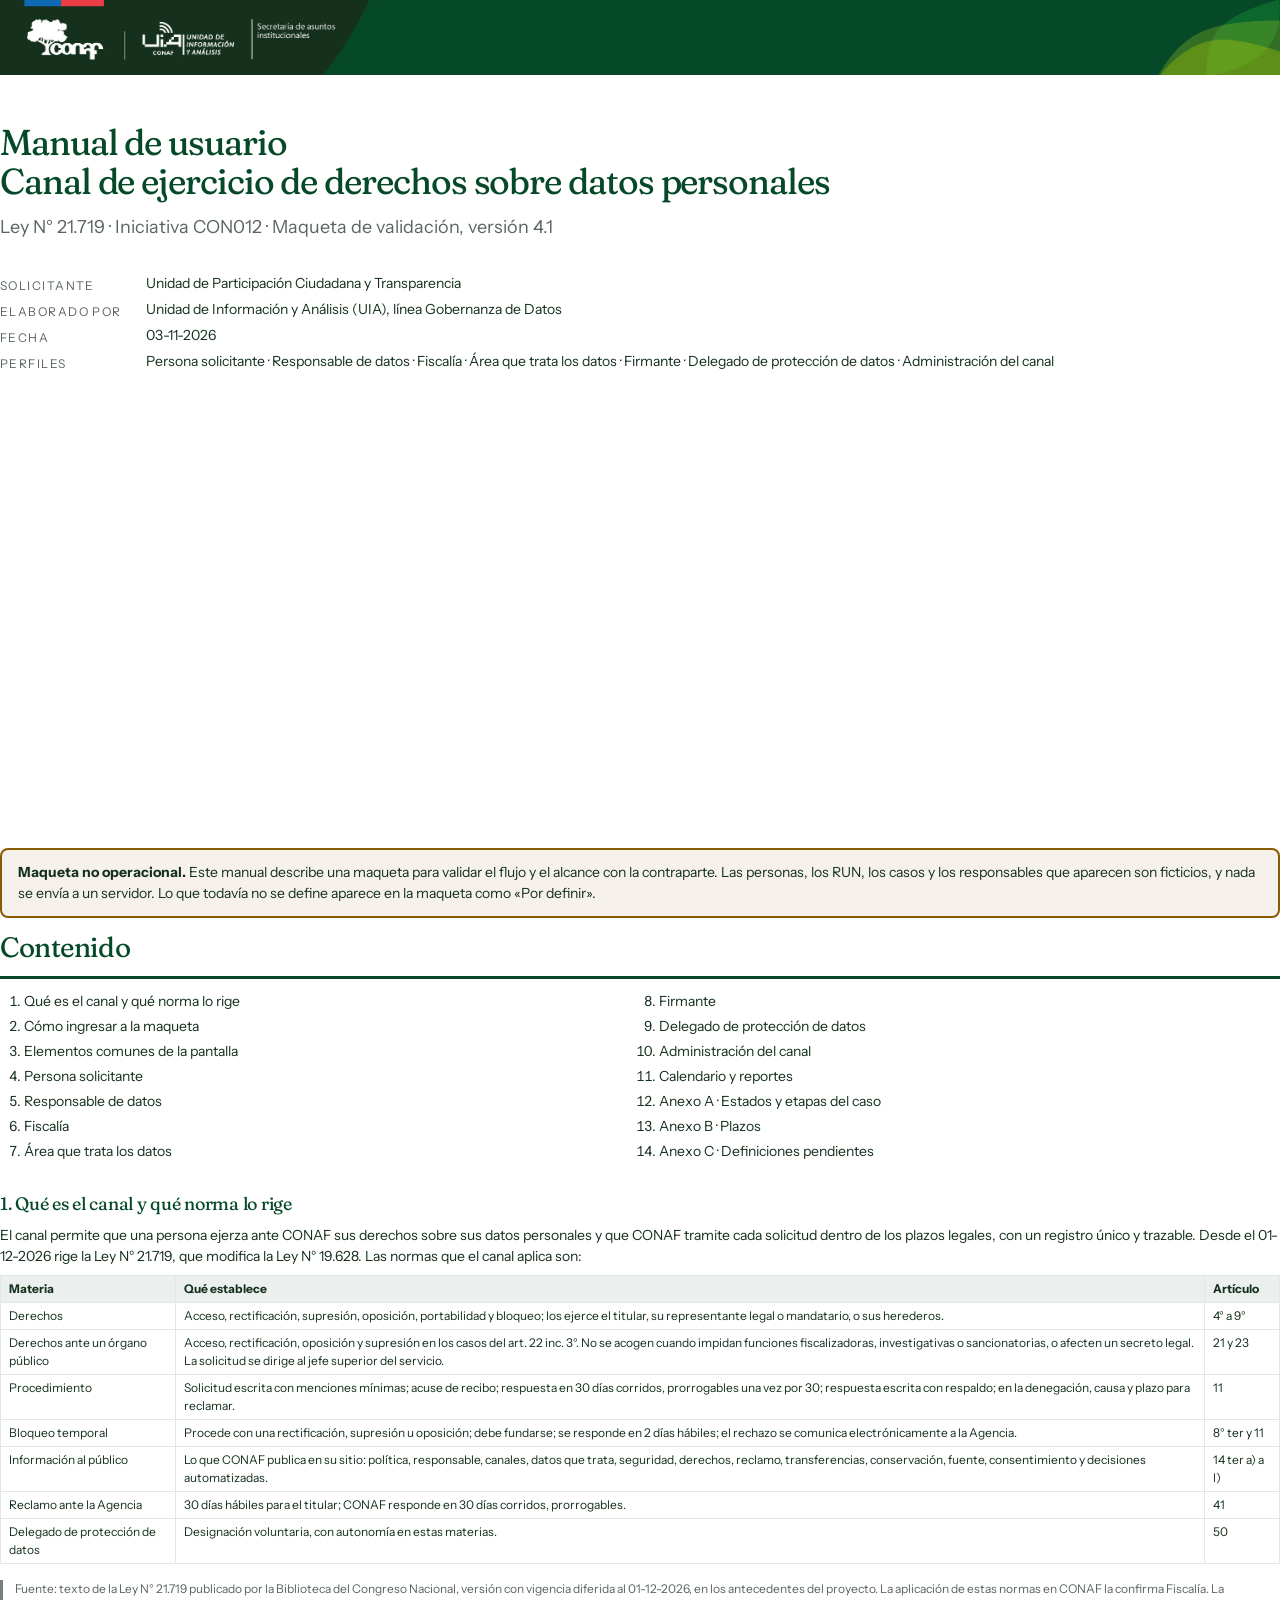
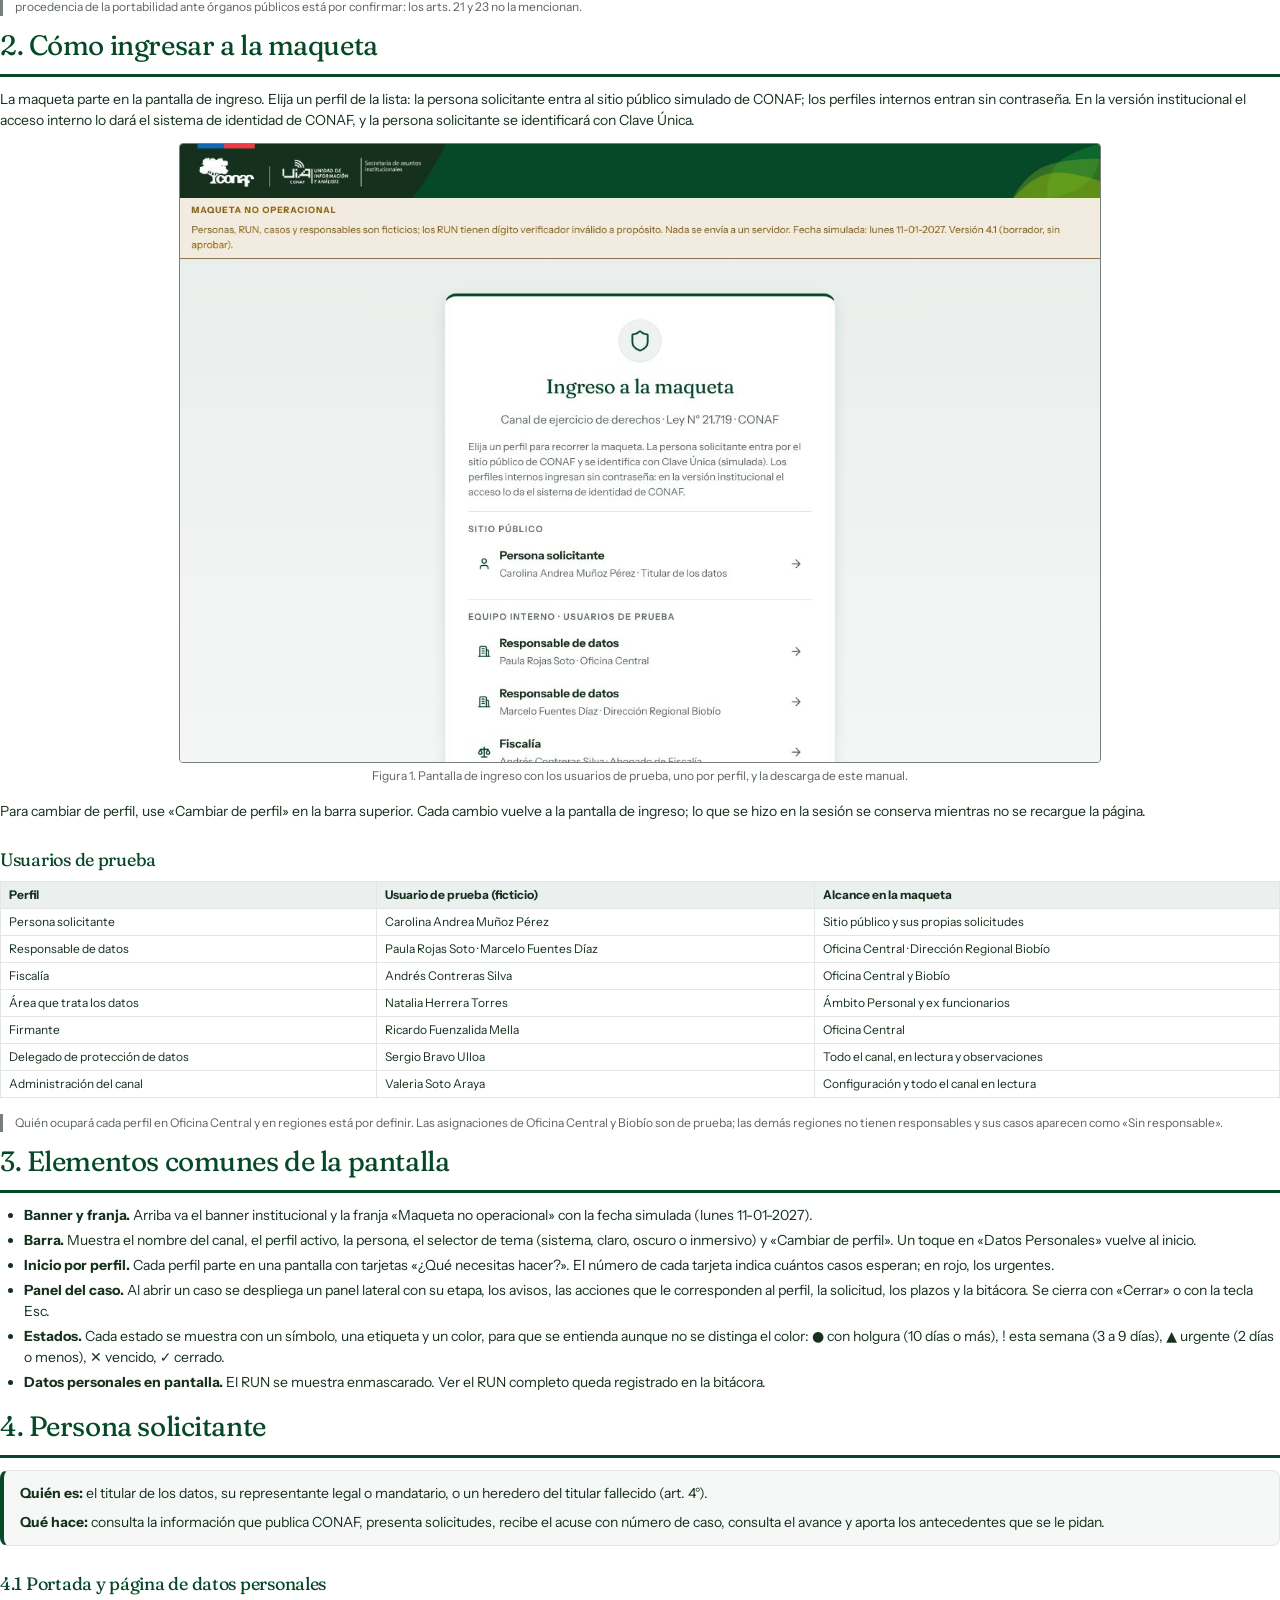
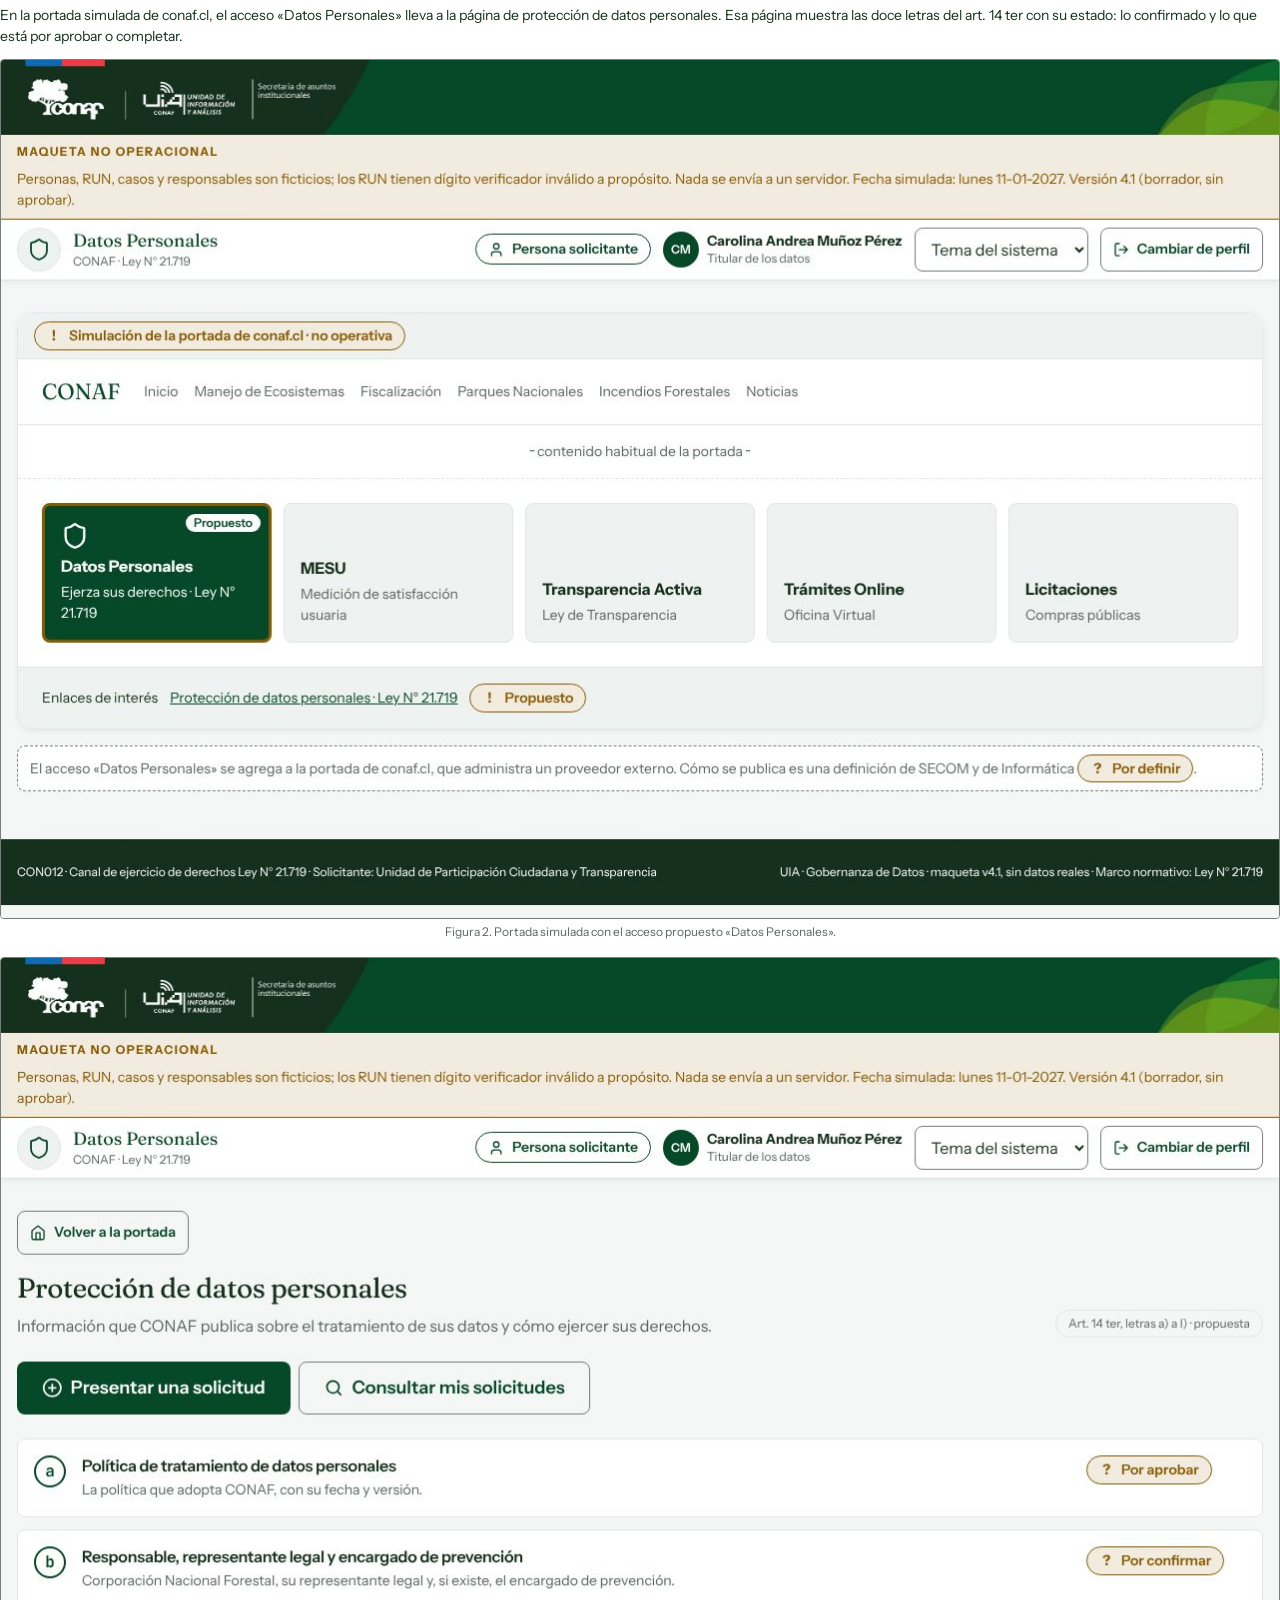
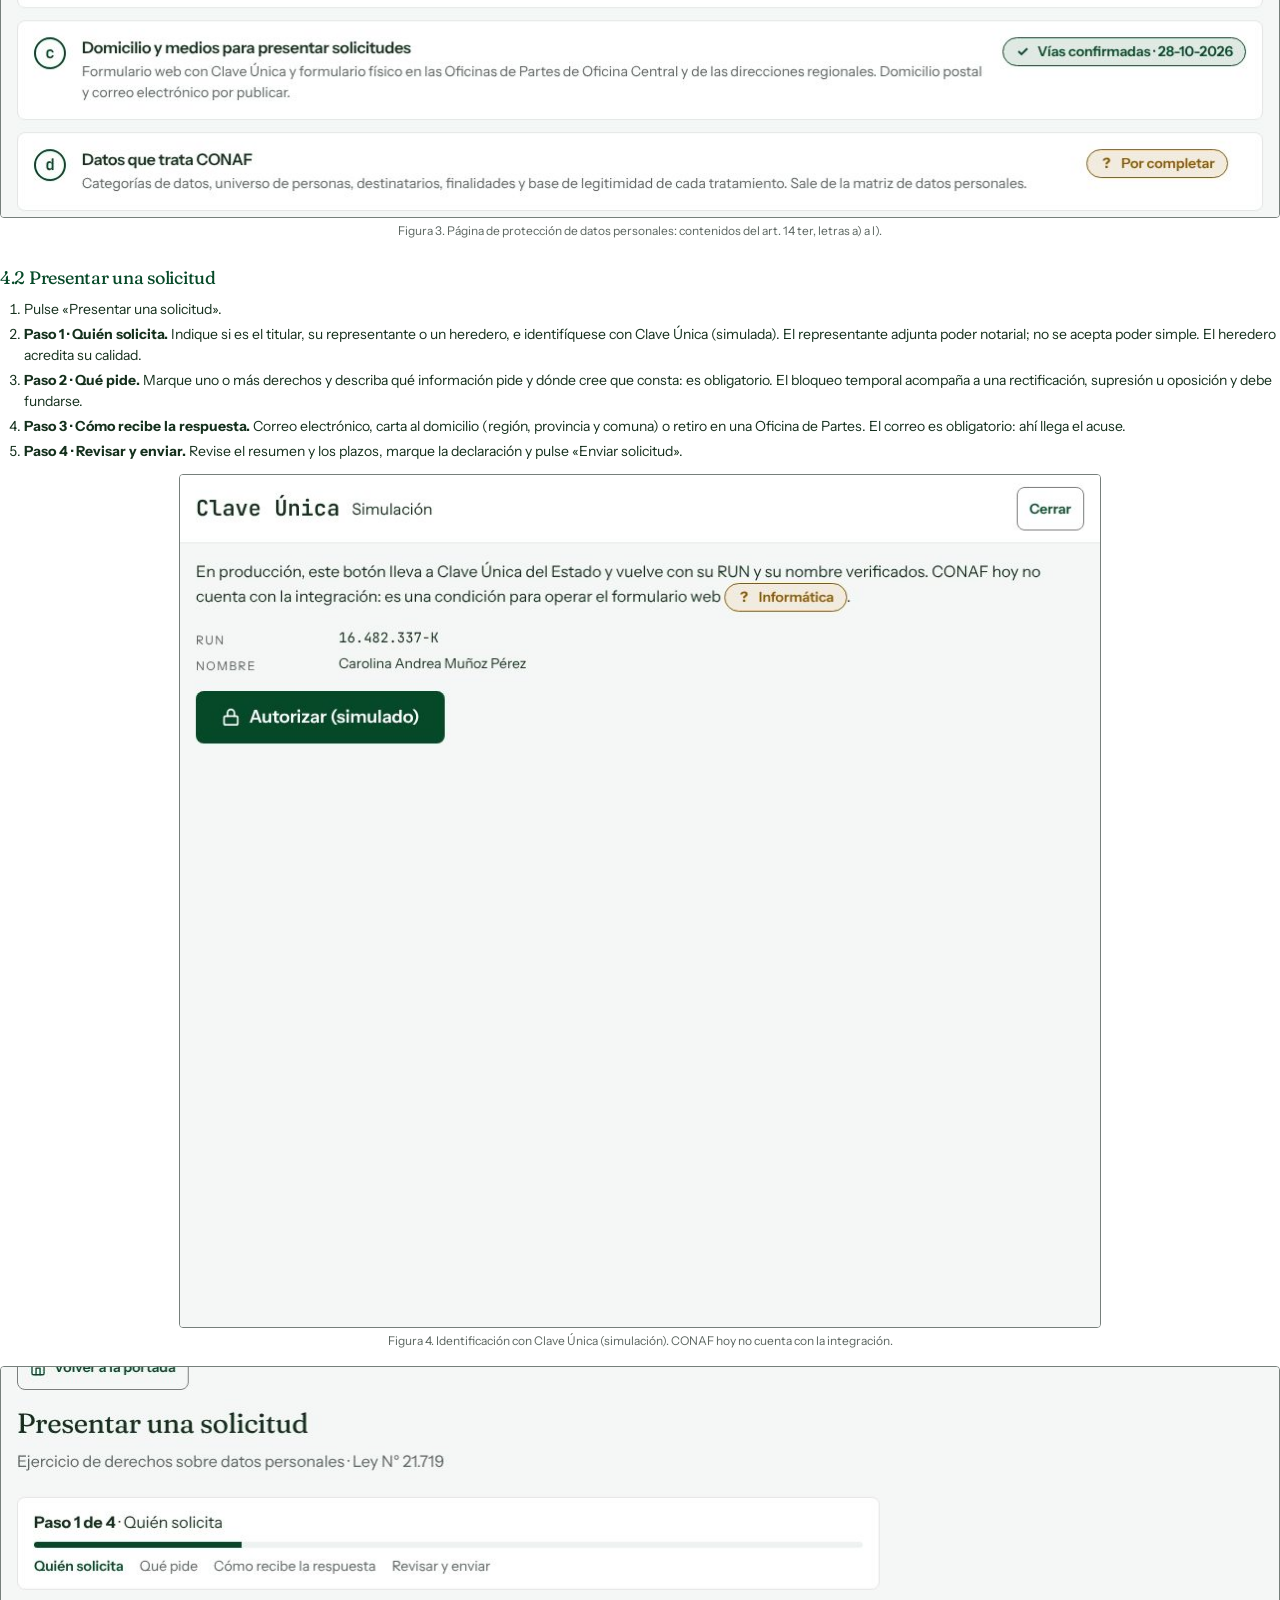
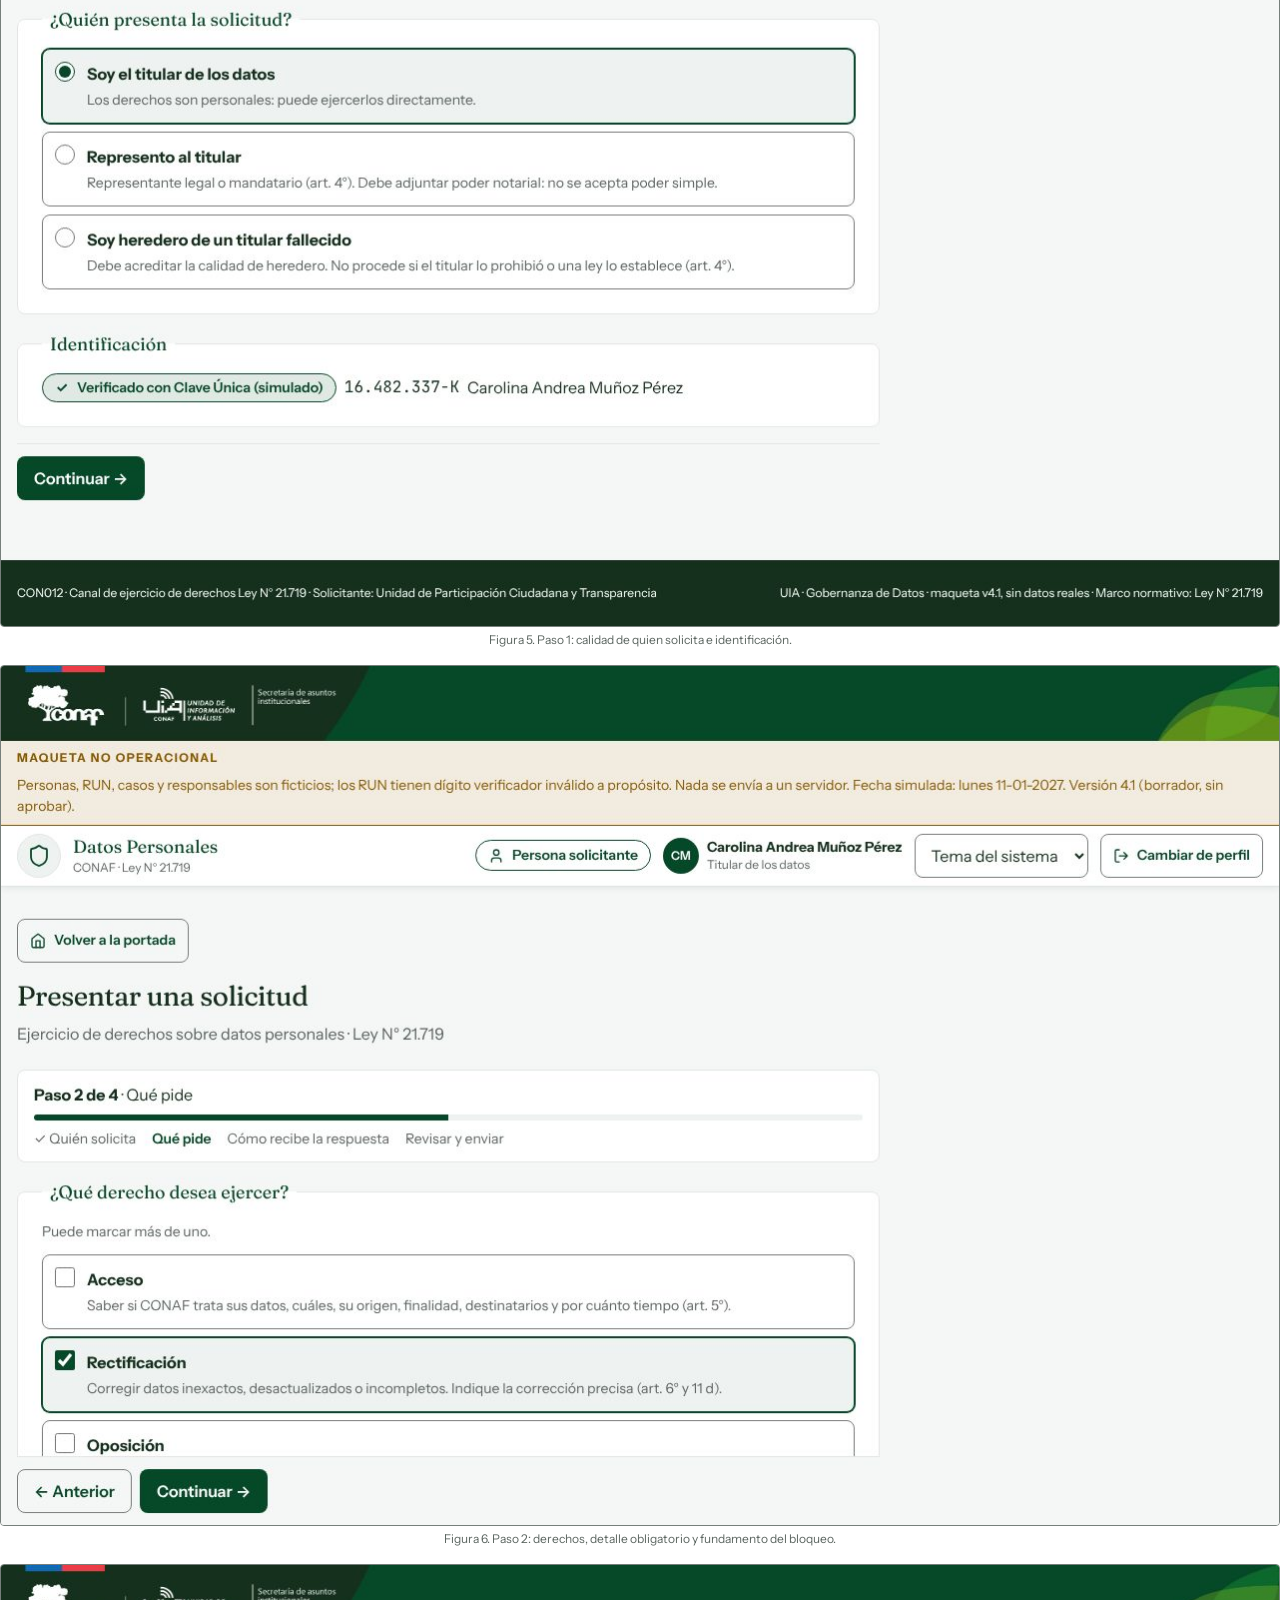
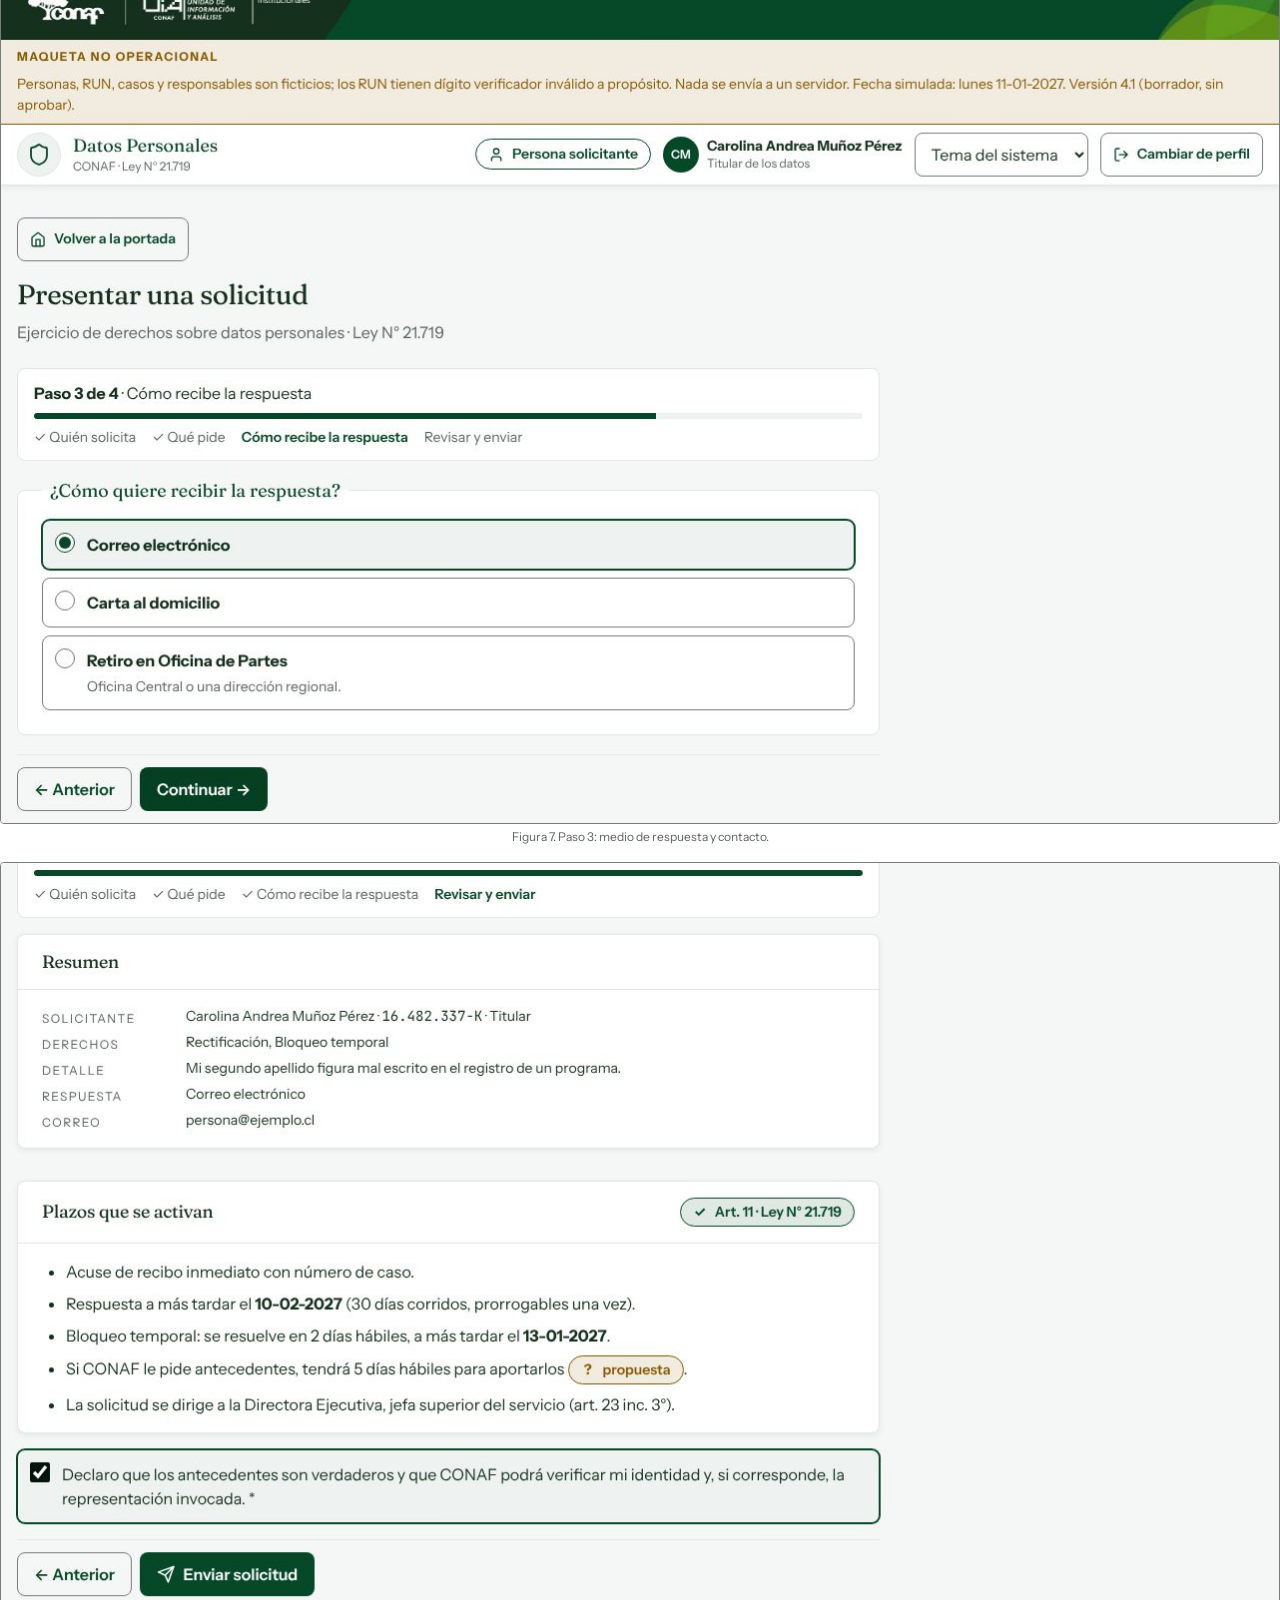
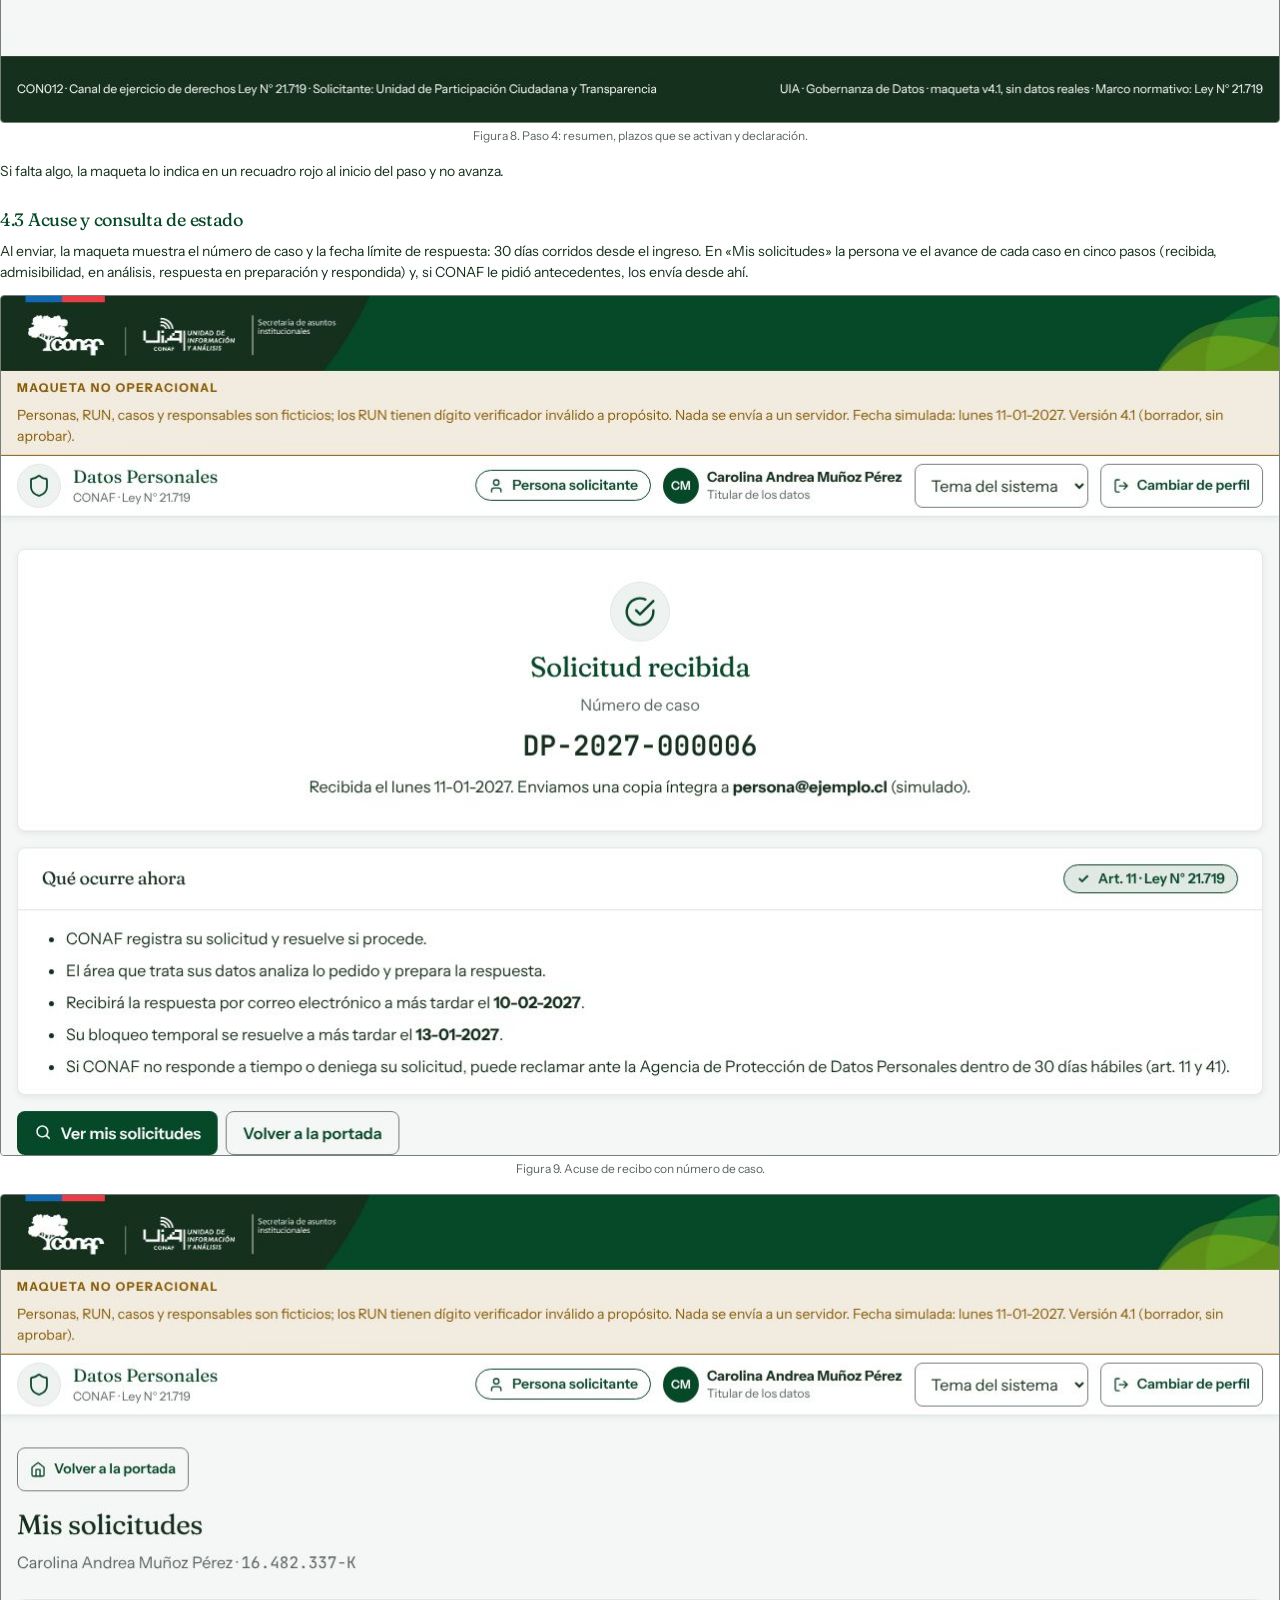
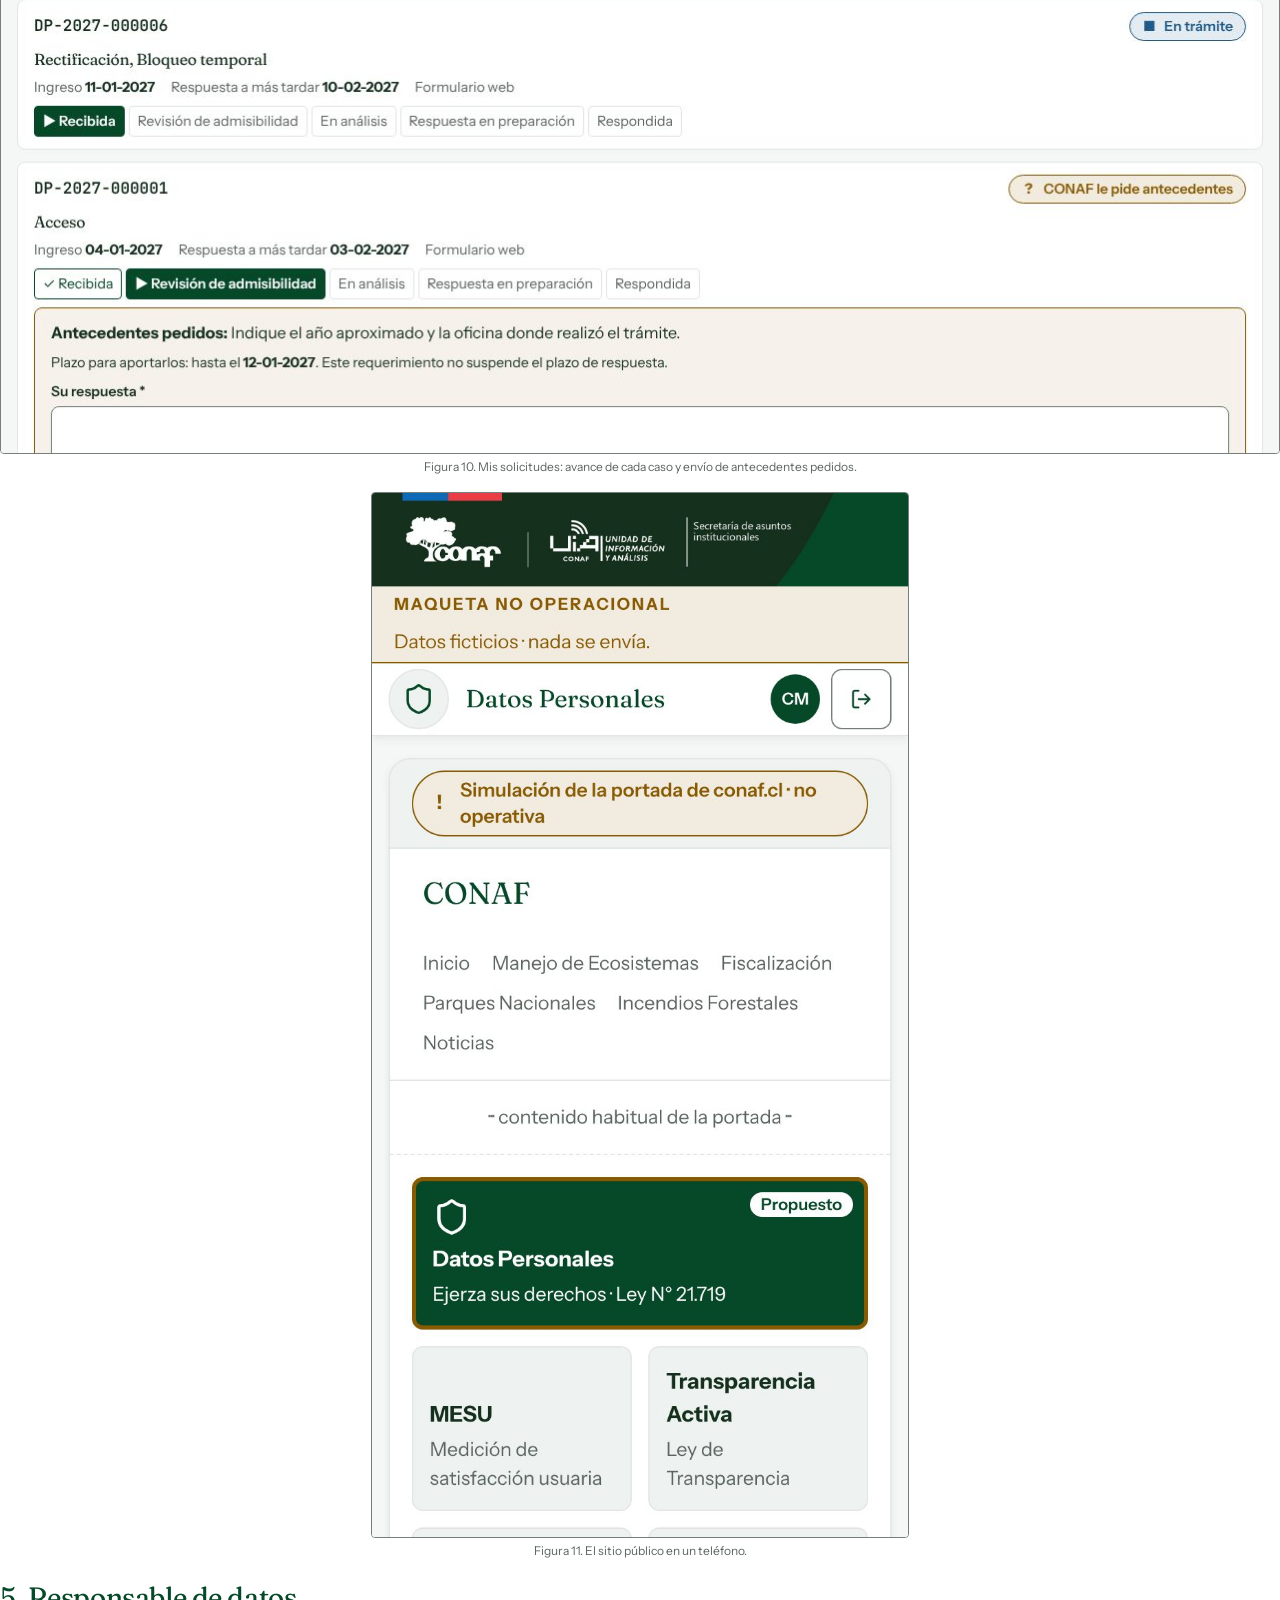
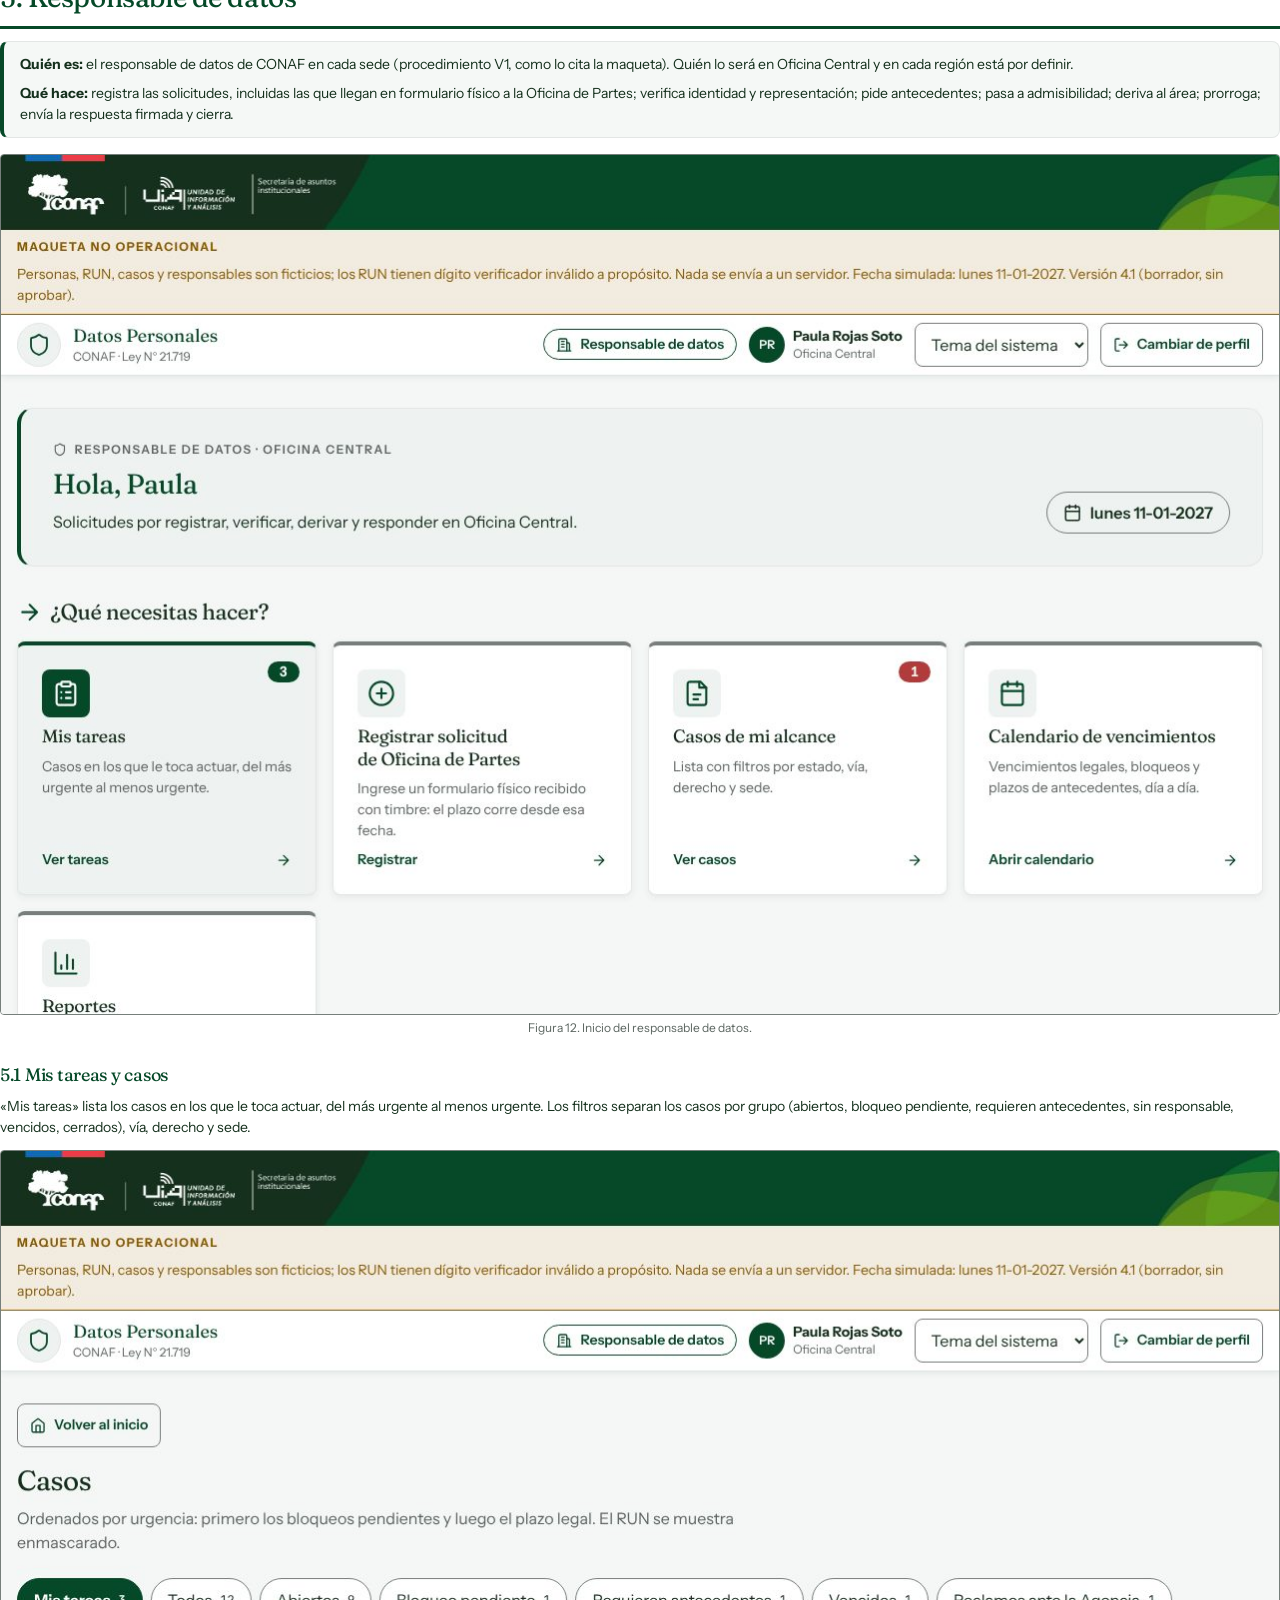
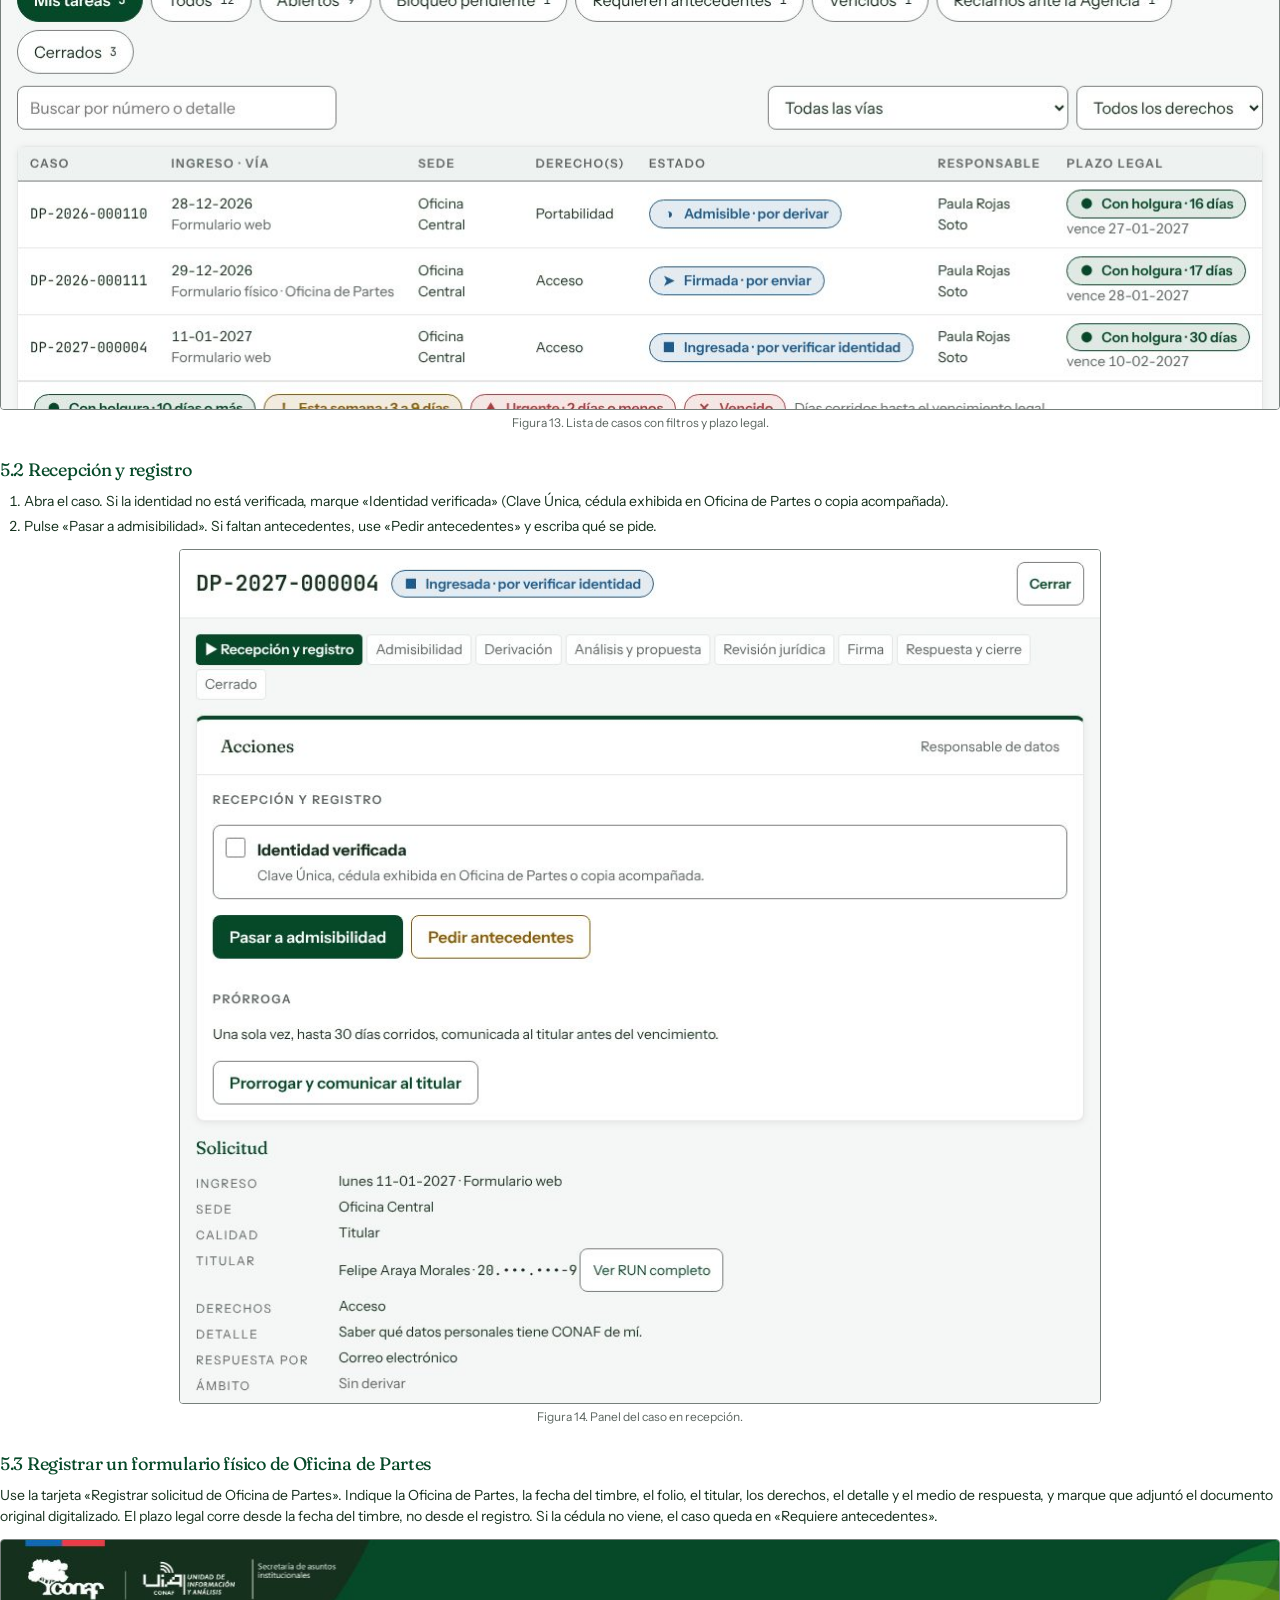
==== manual/manual.html @ 2442982c "Maqueta CON012 v4.1: nace del estándar de la fábrica, marco de la Ley 21.719, siete perfiles y manua" ====
<!doctype html>
<html lang="es"><head><meta charset="utf-8"><meta name="viewport" content="width=device-width, initial-scale=1">
<title>Manual de usuario · Canal Ley N° 21.719 · CONAF</title>
<link rel="stylesheet" href="../css/fuentes.css">
<link rel="stylesheet" href="../css/semilla/tokens.css">
<link rel="stylesheet" href="../css/semilla/interfaz.css">
<link rel="stylesheet" href="../css/semilla/tipografia.css">
<link rel="stylesheet" href="../css/semilla/Estado.css">
<style>
  /* Manual: registro EDITORIAL del estándar. Sólo tokens. */
  @page { size: A4; margin: 18mm 16mm 20mm; }
  :root { color-scheme: light; }
  body { background: #fff; color: var(--texto); font-size: var(--f-s); line-height: var(--i-cuerpo); }
  .portada { min-height: 245mm; display: flex; flex-direction: column; justify-content: space-between; break-after: page; }
  .portada img { width: 100%; height: auto; display: block; }
  .portada h1 { font-size: var(--f-3xl); color: var(--verde-institucional); margin: var(--e-7) 0 var(--e-3); line-height: var(--i-apretado); letter-spacing: var(--tr-display); }
  .portada .sub { font-size: var(--f-l); color: var(--texto-tenue); max-width: var(--medida); }
  .portada dl { display: grid; grid-template-columns: max-content 1fr; gap: var(--e-1) var(--e-5); margin: var(--e-6) 0 0; }
  .portada dt { color: var(--texto-tenue); text-transform: uppercase; letter-spacing: var(--tr-versalita); font-size: var(--f-xs); padding-top: var(--e-1); }
  .portada dd { margin: 0; }
  .aviso { border: 2px solid var(--aviso); color: var(--texto); border-radius: var(--r-m); padding: var(--e-3) var(--e-4); background: color-mix(in srgb, var(--aviso) 8%, #fff); }
  h1, h2, h3 { color: var(--verde-institucional); }
  h2 { font-size: var(--f-2xl); margin: 0 0 var(--e-3); break-before: page; border-bottom: 3px solid var(--verde-institucional); padding-bottom: var(--e-2); }
  h2.sin-salto { break-before: auto; }
  h3 { font-size: var(--f-l); margin: var(--e-5) 0 var(--e-2); break-after: avoid; }
  p, li { max-width: 100%; }
  p { margin: 0 0 var(--e-2); }
  ol, ul { margin: 0 0 var(--e-3); padding-left: var(--e-5); }
  li { margin-bottom: var(--e-1); }
  figure { margin: var(--e-3) 0 var(--e-4); break-inside: avoid; }
  figure img { width: 100%; height: auto; border: 1px solid var(--borde-control); border-radius: var(--r-s); display: block; }
  figure.medio img { width: 72%; margin: 0 auto; }
  figure.tel img { width: 42%; margin: 0 auto; }
  figcaption { font-size: var(--f-xs); color: var(--texto-tenue); margin-top: var(--e-1); text-align: center; }
  table { border-collapse: collapse; width: 100%; margin: var(--e-2) 0 var(--e-4); font-size: var(--f-xs); break-inside: avoid; }
  th { text-align: left; background: color-mix(in srgb, var(--verde-institucional) 8%, #fff); color: var(--texto); padding: var(--e-1) var(--e-2); border: 1px solid var(--borde-sutil); }
  td { padding: var(--e-1) var(--e-2); border: 1px solid var(--borde-sutil); vertical-align: top; }
  .indice ol { columns: 2; }
  .ficha-perfil { border: 1px solid var(--borde-sutil); border-left: 4px solid var(--verde-institucional); border-radius: var(--r-m); padding: var(--e-3) var(--e-4); margin: 0 0 var(--e-4); background: color-mix(in srgb, var(--verde-institucional) 4%, #fff); }
  .ficha-perfil p:last-child { margin: 0; }
  .nota { font-size: var(--f-xs); color: var(--texto-tenue); border-left: 3px solid var(--borde-control); padding-left: var(--e-3); }
  code { font-size: .95em; }
</style>
</head>
<body>

<section class="portada">
  <div>
    <img src="../img/banner.jpg" alt="Banner institucional de CONAF · Secretaría de Asuntos Institucionales">
    <h1>Manual de usuario<br>Canal de ejercicio de derechos sobre datos personales</h1>
    <p class="sub">Ley N° 21.719 · Iniciativa CON012 · Maqueta de validación, versión 4.1</p>
    <dl>
      <dt>Solicitante</dt><dd>Unidad de Participación Ciudadana y Transparencia</dd>
      <dt>Elaborado por</dt><dd>Unidad de Información y Análisis (UIA), línea Gobernanza de Datos</dd>
      <dt>Fecha</dt><dd>03-11-2026</dd>
      <dt>Perfiles</dt><dd>Persona solicitante · Responsable de datos · Fiscalía · Área que trata los datos · Firmante · Delegado de protección de datos · Administración del canal</dd>
    </dl>
  </div>
  <p class="aviso"><b>Maqueta no operacional.</b> Este manual describe una maqueta para validar el flujo y el alcance con la contraparte. Las personas, los RUN, los casos y los responsables que aparecen son ficticios, y nada se envía a un servidor. Lo que todavía no se define aparece en la maqueta como «Por definir».</p>
</section>

<h2 class="sin-salto">Contenido</h2>
<div class="indice"><ol>
  <li>Qué es el canal y qué norma lo rige</li>
  <li>Cómo ingresar a la maqueta</li>
  <li>Elementos comunes de la pantalla</li>
  <li>Persona solicitante</li>
  <li>Responsable de datos</li>
  <li>Fiscalía</li>
  <li>Área que trata los datos</li>
  <li>Firmante</li>
  <li>Delegado de protección de datos</li>
  <li>Administración del canal</li>
  <li>Calendario y reportes</li>
  <li>Anexo A · Estados y etapas del caso</li>
  <li>Anexo B · Plazos</li>
  <li>Anexo C · Definiciones pendientes</li>
</ol></div>

<h3>1. Qué es el canal y qué norma lo rige</h3>
<p>El canal permite que una persona ejerza ante CONAF sus derechos sobre sus datos personales y que CONAF tramite cada solicitud dentro de los plazos legales, con un registro único y trazable. Desde el 01-12-2026 rige la Ley N° 21.719, que modifica la Ley N° 19.628. Las normas que el canal aplica son:</p>
<table>
  <tr><th>Materia</th><th>Qué establece</th><th>Artículo</th></tr>
  <tr><td>Derechos</td><td>Acceso, rectificación, supresión, oposición, portabilidad y bloqueo; los ejerce el titular, su representante legal o mandatario, o sus herederos.</td><td>4° a 9°</td></tr>
  <tr><td>Derechos ante un órgano público</td><td>Acceso, rectificación, oposición y supresión en los casos del art. 22 inc. 3°. No se acogen cuando impidan funciones fiscalizadoras, investigativas o sancionatorias, o afecten un secreto legal. La solicitud se dirige al jefe superior del servicio.</td><td>21 y 23</td></tr>
  <tr><td>Procedimiento</td><td>Solicitud escrita con menciones mínimas; acuse de recibo; respuesta en 30 días corridos, prorrogables una vez por 30; respuesta escrita con respaldo; en la denegación, causa y plazo para reclamar.</td><td>11</td></tr>
  <tr><td>Bloqueo temporal</td><td>Procede con una rectificación, supresión u oposición; debe fundarse; se responde en 2 días hábiles; el rechazo se comunica electrónicamente a la Agencia.</td><td>8° ter y 11</td></tr>
  <tr><td>Información al público</td><td>Lo que CONAF publica en su sitio: política, responsable, canales, datos que trata, seguridad, derechos, reclamo, transferencias, conservación, fuente, consentimiento y decisiones automatizadas.</td><td>14 ter a) a l)</td></tr>
  <tr><td>Reclamo ante la Agencia</td><td>30 días hábiles para el titular; CONAF responde en 30 días corridos, prorrogables.</td><td>41</td></tr>
  <tr><td>Delegado de protección de datos</td><td>Designación voluntaria, con autonomía en estas materias.</td><td>50</td></tr>
</table>
<p class="nota">Fuente: texto de la Ley N° 21.719 publicado por la Biblioteca del Congreso Nacional, versión con vigencia diferida al 01-12-2026, en los antecedentes del proyecto. La aplicación de estas normas en CONAF la confirma Fiscalía. La procedencia de la portabilidad ante órganos públicos está por confirmar: los arts. 21 y 23 no la mencionan.</p>

<h2>2. Cómo ingresar a la maqueta</h2>
<p>La maqueta parte en la pantalla de ingreso. Elija un perfil de la lista: la persona solicitante entra al sitio público simulado de CONAF; los perfiles internos entran sin contraseña. En la versión institucional el acceso interno lo dará el sistema de identidad de CONAF, y la persona solicitante se identificará con Clave Única.</p>
<figure class="medio"><img src="img/00-ingreso.jpg" alt=""><figcaption>Figura 1. Pantalla de ingreso con los usuarios de prueba, uno por perfil, y la descarga de este manual.</figcaption></figure>
<p>Para cambiar de perfil, use «Cambiar de perfil» en la barra superior. Cada cambio vuelve a la pantalla de ingreso; lo que se hizo en la sesión se conserva mientras no se recargue la página.</p>

<h3>Usuarios de prueba</h3>
<table>
  <tr><th>Perfil</th><th>Usuario de prueba (ficticio)</th><th>Alcance en la maqueta</th></tr>
  <tr><td>Persona solicitante</td><td>Carolina Andrea Muñoz Pérez</td><td>Sitio público y sus propias solicitudes</td></tr>
  <tr><td>Responsable de datos</td><td>Paula Rojas Soto · Marcelo Fuentes Díaz</td><td>Oficina Central · Dirección Regional Biobío</td></tr>
  <tr><td>Fiscalía</td><td>Andrés Contreras Silva</td><td>Oficina Central y Biobío</td></tr>
  <tr><td>Área que trata los datos</td><td>Natalia Herrera Torres</td><td>Ámbito Personal y ex funcionarios</td></tr>
  <tr><td>Firmante</td><td>Ricardo Fuenzalida Mella</td><td>Oficina Central</td></tr>
  <tr><td>Delegado de protección de datos</td><td>Sergio Bravo Ulloa</td><td>Todo el canal, en lectura y observaciones</td></tr>
  <tr><td>Administración del canal</td><td>Valeria Soto Araya</td><td>Configuración y todo el canal en lectura</td></tr>
</table>
<p class="nota">Quién ocupará cada perfil en Oficina Central y en regiones está por definir. Las asignaciones de Oficina Central y Biobío son de prueba; las demás regiones no tienen responsables y sus casos aparecen como «Sin responsable».</p>

<h2>3. Elementos comunes de la pantalla</h2>
<ul>
  <li><b>Banner y franja.</b> Arriba va el banner institucional y la franja «Maqueta no operacional» con la fecha simulada (lunes 11-01-2027).</li>
  <li><b>Barra.</b> Muestra el nombre del canal, el perfil activo, la persona, el selector de tema (sistema, claro, oscuro o inmersivo) y «Cambiar de perfil». Un toque en «Datos Personales» vuelve al inicio.</li>
  <li><b>Inicio por perfil.</b> Cada perfil parte en una pantalla con tarjetas «¿Qué necesitas hacer?». El número de cada tarjeta indica cuántos casos esperan; en rojo, los urgentes.</li>
  <li><b>Panel del caso.</b> Al abrir un caso se despliega un panel lateral con su etapa, los avisos, las acciones que le corresponden al perfil, la solicitud, los plazos y la bitácora. Se cierra con «Cerrar» o con la tecla Esc.</li>
  <li><b>Estados.</b> Cada estado se muestra con un símbolo, una etiqueta y un color, para que se entienda aunque no se distinga el color: ● con holgura (10 días o más), ! esta semana (3 a 9 días), ▲ urgente (2 días o menos), ✕ vencido, ✓ cerrado.</li>
  <li><b>Datos personales en pantalla.</b> El RUN se muestra enmascarado. Ver el RUN completo queda registrado en la bitácora.</li>
</ul>

<h2>4. Persona solicitante</h2>
<div class="ficha-perfil"><p><b>Quién es:</b> el titular de los datos, su representante legal o mandatario, o un heredero del titular fallecido (art. 4°).</p><p><b>Qué hace:</b> consulta la información que publica CONAF, presenta solicitudes, recibe el acuse con número de caso, consulta el avance y aporta los antecedentes que se le pidan.</p></div>
<h3>4.1 Portada y página de datos personales</h3>
<p>En la portada simulada de conaf.cl, el acceso «Datos Personales» lleva a la página de protección de datos personales. Esa página muestra las doce letras del art. 14 ter con su estado: lo confirmado y lo que está por aprobar o completar.</p>
<figure><img src="img/01-portada.jpg" alt=""><figcaption>Figura 2. Portada simulada con el acceso propuesto «Datos Personales».</figcaption></figure>
<figure><img src="img/02-pagina.jpg" alt=""><figcaption>Figura 3. Página de protección de datos personales: contenidos del art. 14 ter, letras a) a l).</figcaption></figure>
<h3>4.2 Presentar una solicitud</h3>
<ol>
  <li>Pulse «Presentar una solicitud».</li>
  <li><b>Paso 1 · Quién solicita.</b> Indique si es el titular, su representante o un heredero, e identifíquese con Clave Única (simulada). El representante adjunta poder notarial; no se acepta poder simple. El heredero acredita su calidad.</li>
  <li><b>Paso 2 · Qué pide.</b> Marque uno o más derechos y describa qué información pide y dónde cree que consta: es obligatorio. El bloqueo temporal acompaña a una rectificación, supresión u oposición y debe fundarse.</li>
  <li><b>Paso 3 · Cómo recibe la respuesta.</b> Correo electrónico, carta al domicilio (región, provincia y comuna) o retiro en una Oficina de Partes. El correo es obligatorio: ahí llega el acuse.</li>
  <li><b>Paso 4 · Revisar y enviar.</b> Revise el resumen y los plazos, marque la declaración y pulse «Enviar solicitud».</li>
</ol>
<figure class="medio"><img src="img/03-clave-unica.jpg" alt=""><figcaption>Figura 4. Identificación con Clave Única (simulación). CONAF hoy no cuenta con la integración.</figcaption></figure>
<figure><img src="img/04-paso1.jpg" alt=""><figcaption>Figura 5. Paso 1: calidad de quien solicita e identificación.</figcaption></figure>
<figure><img src="img/05-paso2.jpg" alt=""><figcaption>Figura 6. Paso 2: derechos, detalle obligatorio y fundamento del bloqueo.</figcaption></figure>
<figure><img src="img/06-paso3.jpg" alt=""><figcaption>Figura 7. Paso 3: medio de respuesta y contacto.</figcaption></figure>
<figure><img src="img/07-paso4.jpg" alt=""><figcaption>Figura 8. Paso 4: resumen, plazos que se activan y declaración.</figcaption></figure>
<p>Si falta algo, la maqueta lo indica en un recuadro rojo al inicio del paso y no avanza.</p>
<h3>4.3 Acuse y consulta de estado</h3>
<p>Al enviar, la maqueta muestra el número de caso y la fecha límite de respuesta: 30 días corridos desde el ingreso. En «Mis solicitudes» la persona ve el avance de cada caso en cinco pasos (recibida, admisibilidad, en análisis, respuesta en preparación y respondida) y, si CONAF le pidió antecedentes, los envía desde ahí.</p>
<figure><img src="img/08-acuse.jpg" alt=""><figcaption>Figura 9. Acuse de recibo con número de caso.</figcaption></figure>
<figure><img src="img/09-mis.jpg" alt=""><figcaption>Figura 10. Mis solicitudes: avance de cada caso y envío de antecedentes pedidos.</figcaption></figure>
<figure class="tel"><img src="img/80-telefono-portada.jpg" alt=""><figcaption>Figura 11. El sitio público en un teléfono.</figcaption></figure>

<h2>5. Responsable de datos</h2>
<div class="ficha-perfil"><p><b>Quién es:</b> el responsable de datos de CONAF en cada sede (procedimiento V1, como lo cita la maqueta). Quién lo será en Oficina Central y en cada región está por definir.</p><p><b>Qué hace:</b> registra las solicitudes, incluidas las que llegan en formulario físico a la Oficina de Partes; verifica identidad y representación; pide antecedentes; pasa a admisibilidad; deriva al área; prorroga; envía la respuesta firmada y cierra.</p></div>
<figure><img src="img/10-inicio-responsable.jpg" alt=""><figcaption>Figura 12. Inicio del responsable de datos.</figcaption></figure>
<h3>5.1 Mis tareas y casos</h3>
<p>«Mis tareas» lista los casos en los que le toca actuar, del más urgente al menos urgente. Los filtros separan los casos por grupo (abiertos, bloqueo pendiente, requieren antecedentes, sin responsable, vencidos, cerrados), vía, derecho y sede.</p>
<figure><img src="img/11-casos.jpg" alt=""><figcaption>Figura 13. Lista de casos con filtros y plazo legal.</figcaption></figure>
<h3>5.2 Recepción y registro</h3>
<ol>
  <li>Abra el caso. Si la identidad no está verificada, marque «Identidad verificada» (Clave Única, cédula exhibida en Oficina de Partes o copia acompañada).</li>
  <li>Pulse «Pasar a admisibilidad». Si faltan antecedentes, use «Pedir antecedentes» y escriba qué se pide.</li>
</ol>
<figure class="medio"><img src="img/12-caso-recepcion.jpg" alt=""><figcaption>Figura 14. Panel del caso en recepción.</figcaption></figure>
<h3>5.3 Registrar un formulario físico de Oficina de Partes</h3>
<p>Use la tarjeta «Registrar solicitud de Oficina de Partes». Indique la Oficina de Partes, la fecha del timbre, el folio, el titular, los derechos, el detalle y el medio de respuesta, y marque que adjuntó el documento original digitalizado. El plazo legal corre desde la fecha del timbre, no desde el registro. Si la cédula no viene, el caso queda en «Requiere antecedentes».</p>
<figure><img src="img/15-registrar.jpg" alt=""><figcaption>Figura 15. Registro de una solicitud recibida en Oficina de Partes.</figcaption></figure>
<h3>5.4 Derivar, prorrogar y responder</h3>
<ul>
  <li><b>Derivar:</b> elija el ámbito que trata los datos y pulse «Derivar». Los ámbitos de la maqueta son de ejemplo hasta cargar la matriz de datos personales.</li>
  <li><b>Prorrogar:</b> una sola vez, hasta 30 días corridos, comunicando al titular antes del vencimiento. Si el plazo ya venció, la maqueta no lo permite.</li>
  <li><b>Responder y cerrar:</b> con la respuesta firmada, pulse «Enviar la respuesta y cerrar». Si se acogió una rectificación, supresión u oposición, indique si se comunicaron los cambios a quienes se cedieron los datos (art. 6° y 11).</li>
</ul>
<figure class="medio"><img src="img/13-caso-derivacion.jpg" alt=""><figcaption>Figura 16. Derivación al área que trata los datos.</figcaption></figure>
<figure class="medio"><img src="img/14-caso-respuesta.jpg" alt=""><figcaption>Figura 17. Envío de la respuesta firmada y cierre.</figcaption></figure>

<h2>6. Fiscalía</h2>
<div class="ficha-perfil"><p><b>Quién es:</b> el abogado o abogada que designe Fiscalía. Según la reunión del 08-09-2026, Fiscalía resuelve en primera instancia si la solicitud procede.</p><p><b>Qué hace:</b> resuelve la admisibilidad y el bloqueo temporal, revisa jurídicamente la propuesta de respuesta y responde los reclamos que notifique la Agencia.</p></div>
<figure><img src="img/20-inicio-fiscalia.jpg" alt=""><figcaption>Figura 18. Inicio de Fiscalía.</figcaption></figure>
<h3>6.1 Bloqueo temporal</h3>
<p>Los bloqueos pendientes aparecen primero. Se resuelven en 2 días hábiles desde la recepción. Para rechazar, el fundamento es obligatorio, y la maqueta registra la comunicación electrónica del rechazo a la Agencia (art. 11).</p>
<figure class="medio"><img src="img/21-caso-bloqueo.jpg" alt=""><figcaption>Figura 19. Resolución de un bloqueo temporal.</figcaption></figure>
<h3>6.2 Admisibilidad</h3>
<p>Declare la solicitud admisible, pida antecedentes o indique que no procede con su causal y fundamento (por ejemplo, las del art. 23 inc. 2°). Si los antecedentes pedidos no llegaron a tiempo, puede denegar por esa razón.</p>
<figure class="medio"><img src="img/22-caso-admisibilidad.jpg" alt=""><figcaption>Figura 20. Admisibilidad.</figcaption></figure>
<h3>6.3 Revisión jurídica</h3>
<p>Revise la propuesta del área. Pulse «Conforme · pasa a firma» o devuélvala con observaciones, que son obligatorias.</p>
<figure class="medio"><img src="img/23-caso-revision.jpg" alt=""><figcaption>Figura 21. Revisión jurídica de la propuesta.</figcaption></figure>
<h3>6.4 Reclamos ante la Agencia</h3>
<p>Cuando la Agencia notifica un reclamo, regístrelo con su fecha y folio. CONAF responde en 30 días corridos desde la notificación, prorrogables una vez por el mismo plazo (art. 41 d). Registre la respuesta enviada para cerrar el reclamo.</p>
<figure class="medio"><img src="img/24-caso-reclamo.jpg" alt=""><figcaption>Figura 22. Reclamo ante la Agencia por responder.</figcaption></figure>

<h2>7. Área que trata los datos</h2>
<div class="ficha-perfil"><p><b>Quién es:</b> un analista por cada ámbito de datos de CONAF. Los ámbitos saldrán de la matriz de datos personales.</p><p><b>Qué hace:</b> localiza los datos, decide (acoge, acoge parcialmente o rechaza), redacta la propuesta de respuesta y la envía a revisión jurídica. Puede pedir prórroga al responsable de datos.</p></div>
<figure><img src="img/30-inicio-area.jpg" alt=""><figcaption>Figura 23. Inicio del área que trata los datos.</figcaption></figure>
<figure class="medio"><img src="img/31-caso-analisis.jpg" alt=""><figcaption>Figura 24. Análisis y propuesta de respuesta.</figcaption></figure>

<h2>8. Firmante</h2>
<div class="ficha-perfil"><p><b>Quién es:</b> quien firma la respuesta en cada sede. La ley dirige la solicitud al jefe superior del servicio (art. 23 inc. 3°); quién firma en Oficina Central y en regiones, y si la firma se tramita en la plataforma o en Cero Papel, está por definir.</p><p><b>Qué hace:</b> revisa la respuesta conforme a Fiscalía y la firma.</p></div>
<figure><img src="img/40-inicio-firmante.jpg" alt=""><figcaption>Figura 25. Inicio del firmante: respuestas por firmar.</figcaption></figure>
<p>En una denegación total o parcial, la maqueta recuerda que la respuesta debe indicar la causa, los antecedentes y el plazo de 30 días hábiles para reclamar ante la Agencia (art. 11 inc. 4°). Escriba el número del documento y pulse «Firmar la respuesta».</p>
<figure class="medio"><img src="img/41-caso-firma.jpg" alt=""><figcaption>Figura 26. Firma de la respuesta.</figcaption></figure>

<h2>9. Delegado de protección de datos</h2>
<div class="ficha-perfil"><p><b>Quién es:</b> el delegado designado por CONAF (art. 50).</p><p><b>Qué hace:</b> supervisa el cumplimiento: ve todos los casos, los plazos vencidos, los bloqueos pendientes, los reclamos ante la Agencia y los casos sin responsable; revisa la bitácora y los reportes, y deja observaciones en cualquier caso. No resuelve los casos.</p></div>
<figure><img src="img/50-inicio-delegado.jpg" alt=""><figcaption>Figura 27. Inicio del delegado de protección de datos.</figcaption></figure>
<figure class="medio"><img src="img/51-caso-delegado.jpg" alt=""><figcaption>Figura 28. Observación del delegado en un caso.</figcaption></figure>

<h2>10. Administración del canal</h2>
<div class="ficha-perfil"><p><b>Quién es:</b> quien administre la plataforma; si será la UIA o el Departamento de Informática está por definir.</p><p><b>Qué hace:</b> asigna los responsables por etapa y sede, define a qué sede van las solicitudes web, configura los plazos internos y los feriados, y revisa la bitácora.</p></div>
<figure><img src="img/60-inicio-admin.jpg" alt=""><figcaption>Figura 29. Inicio de Administración.</figcaption></figure>
<h3>10.1 Responsables por etapa y sede</h3>
<p>La tabla tiene una fila por sede (Oficina Central y las 16 direcciones regionales) y una columna por etapa: recibe y registra, admisibilidad y bloqueo, deriva, revisión jurídica, firma, responde y cierra, y reclamos ante la Agencia. Toque una celda para asignar a un usuario del perfil que hace esa etapa. Un caso cuya etapa no tiene responsable queda detenido y aparece en «Casos sin responsable». Más abajo se asigna el responsable de cada ámbito de datos.</p>
<figure><img src="img/61-responsables.jpg" alt=""><figcaption>Figura 30. Responsables por etapa y sede.</figcaption></figure>
<figure class="medio"><img src="img/62-editar-celda.jpg" alt=""><figcaption>Figura 31. Asignación de un responsable.</figcaption></figure>
<h3>10.2 Plazos internos y feriados</h3>
<p>Los plazos internos por etapa quedan vacíos hasta que la contraparte los defina; mientras tanto el canal controla sólo los plazos legales, que no se editan. Los feriados se descuentan de los días hábiles.</p>
<figure><img src="img/63-parametros.jpg" alt=""><figcaption>Figura 32. Plazos internos, plazos legales y feriados.</figcaption></figure>
<figure><img src="img/64-bitacora.jpg" alt=""><figcaption>Figura 33. Bitácora del canal.</figcaption></figure>

<h2>11. Calendario y reportes</h2>
<p>El calendario muestra, día a día, los vencimientos legales, los bloqueos, los plazos de antecedentes y, si se definen, los plazos internos. En el teléfono se muestra como agenda con sólo los días que tienen vencimientos.</p>
<figure><img src="img/70-calendario.jpg" alt=""><figcaption>Figura 34. Calendario de vencimientos.</figcaption></figure>
<p>Los reportes muestran las cifras del período (ingresadas, cerradas, cerradas en plazo y abiertas vencidas) y su distribución por derecho, vía, sede y estado. «Descargar Excel» genera una planilla de los casos del período sin RUN ni nombres.</p>
<figure><img src="img/71-reportes.jpg" alt=""><figcaption>Figura 35. Reportes del canal.</figcaption></figure>

<h2>Anexo A · Estados y etapas del caso</h2>
<table>
  <tr><th>Etapa</th><th>Quién actúa</th><th>Qué se hace</th><th>Estado que se ve</th></tr>
  <tr><td>Recepción y registro</td><td>Responsable de datos</td><td>Registra la fecha de ingreso, verifica identidad y representación y acusa recibo</td><td>Ingresada · por verificar identidad / Registrada</td></tr>
  <tr><td>Admisibilidad</td><td>Fiscalía</td><td>Resuelve si procede; pide antecedentes</td><td>En admisibilidad / Requiere antecedentes / No admitida</td></tr>
  <tr><td>Derivación</td><td>Responsable de datos</td><td>Asigna el ámbito que trata los datos</td><td>Admisible · por derivar</td></tr>
  <tr><td>Análisis y propuesta</td><td>Área que trata los datos</td><td>Decide y redacta la propuesta</td><td>En análisis</td></tr>
  <tr><td>Revisión jurídica</td><td>Fiscalía</td><td>Revisa la propuesta</td><td>En revisión jurídica</td></tr>
  <tr><td>Firma</td><td>Firmante</td><td>Firma la respuesta</td><td>En firma</td></tr>
  <tr><td>Respuesta y cierre</td><td>Responsable de datos</td><td>Envía la respuesta, guarda el respaldo y comunica a los cesionarios</td><td>Firmada · por enviar / Respondida</td></tr>
</table>
<p>En paralelo pueden ocurrir el bloqueo temporal (Fiscalía, 2 días hábiles), la prórroga (responsable de datos) y el reclamo ante la Agencia (Fiscalía).</p>

<h2 class="sin-salto">Anexo B · Plazos</h2>
<table>
  <tr><th>Regla</th><th>Plazo</th><th>Fuente</th></tr>
  <tr><td>Respuesta a la solicitud</td><td>30 días corridos desde el ingreso</td><td>Art. 11 inc. 2°</td></tr>
  <tr><td>Prórroga</td><td>Una vez, hasta 30 días corridos</td><td>Art. 11 inc. 2°</td></tr>
  <tr><td>Bloqueo temporal</td><td>2 días hábiles desde la recepción</td><td>Art. 11 inc. 6°</td></tr>
  <tr><td>Reclamo del titular ante la Agencia</td><td>30 días hábiles</td><td>Art. 11 y 41 a)</td></tr>
  <tr><td>Respuesta de CONAF a un reclamo</td><td>30 días corridos, prorrogables</td><td>Art. 41 d)</td></tr>
  <tr><td>Antecedentes pedidos al titular</td><td>5 días hábiles (propuesta)</td><td>Sin norma en la ley · por definir con Fiscalía</td></tr>
  <tr><td>Plazos internos por etapa</td><td>Por definir</td><td>Contraparte</td></tr>
</table>

<h2 class="sin-salto">Anexo C · Definiciones pendientes</h2>
<table>
  <tr><th>Definición</th><th>A quién</th></tr>
  <tr><td>Responsables por etapa en Oficina Central y en cada región, y flujos de cada una</td><td>Delegado, Unidad de Participación Ciudadana y Transparencia</td></tr>
  <tr><td>Quién firma la respuesta y si se tramita en la plataforma o en Cero Papel</td><td>Delegado · Informática</td></tr>
  <tr><td>Procedencia de la portabilidad ante órganos públicos</td><td>Fiscalía</td></tr>
  <tr><td>Plazo para aportar antecedentes y su efecto en el plazo de respuesta</td><td>Fiscalía</td></tr>
  <tr><td>Canal disponible desde el 01-12-2026 mientras no exista la integración con Clave Única</td><td>Delegado · Informática</td></tr>
  <tr><td>Contenidos del art. 14 ter: política, representante legal, seguridad, conservación, fuente, transferencias, decisiones automatizadas</td><td>Delegado</td></tr>
  <tr><td>Ámbitos de datos y su responsable, a partir de la matriz de datos personales</td><td>Delegado</td></tr>
  <tr><td>Quién administra la plataforma</td><td>UIA · Informática</td></tr>
</table>
</body></html>
---- css/fuentes.css ----
/* Fuentes autoalojadas del estándar (tipografia.css de la semilla de coipo_master_produccion):
   @fontsource-variable, licencia SIL OFL 1.1. Sólo latín y latín extendido, como src/main.tsx de la semilla. */
/* instrument-sans-latin-ext-wght-normal */
@font-face {
  font-family: 'Instrument Sans Variable';
  font-style: normal;
  font-display: swap;
  font-weight: 400 700;
  src: url(../fuentes/instrument-sans-latin-ext-wght-normal.woff2) format('woff2-variations');
  unicode-range: U+0100-02BA,U+02BD-02C5,U+02C7-02CC,U+02CE-02D7,U+02DD-02FF,U+0304,U+0308,U+0329,U+1D00-1DBF,U+1E00-1E9F,U+1EF2-1EFF,U+2020,U+20A0-20AB,U+20AD-20C0,U+2113,U+2C60-2C7F,U+A720-A7FF;
}
/* instrument-sans-latin-wght-normal */
@font-face {
  font-family: 'Instrument Sans Variable';
  font-style: normal;
  font-display: swap;
  font-weight: 400 700;
  src: url(../fuentes/instrument-sans-latin-wght-normal.woff2) format('woff2-variations');
  unicode-range: U+0000-00FF,U+0131,U+0152-0153,U+02BB-02BC,U+02C6,U+02DA,U+02DC,U+0304,U+0308,U+0329,U+2000-206F,U+20AC,U+2122,U+2191,U+2193,U+2212,U+2215,U+FEFF,U+FFFD;
}
/* fraunces-latin-ext-full-normal */
@font-face {
  font-family: 'Fraunces Variable';
  font-style: normal;
  font-display: swap;
  font-weight: 100 900;
  src: url(../fuentes/fraunces-latin-ext-full-normal.woff2) format('woff2-variations');
  unicode-range: U+0100-02BA,U+02BD-02C5,U+02C7-02CC,U+02CE-02D7,U+02DD-02FF,U+0304,U+0308,U+0329,U+1D00-1DBF,U+1E00-1E9F,U+1EF2-1EFF,U+2020,U+20A0-20AB,U+20AD-20C0,U+2113,U+2C60-2C7F,U+A720-A7FF;
}
/* fraunces-latin-full-normal */
@font-face {
  font-family: 'Fraunces Variable';
  font-style: normal;
  font-display: swap;
  font-weight: 100 900;
  src: url(../fuentes/fraunces-latin-full-normal.woff2) format('woff2-variations');
  unicode-range: U+0000-00FF,U+0131,U+0152-0153,U+02BB-02BC,U+02C6,U+02DA,U+02DC,U+0304,U+0308,U+0329,U+2000-206F,U+20AC,U+2122,U+2191,U+2193,U+2212,U+2215,U+FEFF,U+FFFD;
}
/* jetbrains-mono-latin-ext-wght-normal */
@font-face {
  font-family: 'JetBrains Mono Variable';
  font-style: normal;
  font-display: swap;
  font-weight: 100 800;
  src: url(../fuentes/jetbrains-mono-latin-ext-wght-normal.woff2) format('woff2-variations');
  unicode-range: U+0100-02BA,U+02BD-02C5,U+02C7-02CC,U+02CE-02D7,U+02DD-02FF,U+0304,U+0308,U+0329,U+1D00-1DBF,U+1E00-1E9F,U+1EF2-1EFF,U+2020,U+20A0-20AB,U+20AD-20C0,U+2113,U+2C60-2C7F,U+A720-A7FF;
}
/* jetbrains-mono-latin-wght-normal */
@font-face {
  font-family: 'JetBrains Mono Variable';
  font-style: normal;
  font-display: swap;
  font-weight: 100 800;
  src: url(../fuentes/jetbrains-mono-latin-wght-normal.woff2) format('woff2-variations');
  unicode-range: U+0000-00FF,U+0131,U+0152-0153,U+02BB-02BC,U+02C6,U+02DA,U+02DC,U+0304,U+0308,U+0329,U+2000-206F,U+20AC,U+2122,U+2191,U+2193,U+2212,U+2215,U+FEFF,U+FFFD;
}
---- css/semilla/tokens.css ----
/* Tokens de geometría del banner — GENERADO por semilla/sembrar.py.
   ==================================================================

   Cada número de aquí sale de `src/marca.json`: o es una MEDIDA del JPEG de esta
   gerencia (la razón de aspecto), o una zona que se midió una vez sobre los siete.
   Los que son decisión de maqueta lo dicen.

   QUIÉN VIGILA QUÉ. `scripts/verify-banner.mjs` compara el alto PINTADO contra
   `src/marca.json`, o sea lo que dependa de `--razon-banner` y `--alto-minimo`; NO
   mira la zona del título. Esa la comprueba `scripts/verificar-titulo.mjs` contra el
   JPEG (`--ancho-asset`, `--titulo-desde`, `--titulo-hasta`): en la fábrica bloquea,
   en la aplicación avisa mientras se calibra el margen.

   NO SE EDITA A MANO: lo escribe `semilla/sembrar.py`. Si el asset cambia, hay
   que regenerarlo desde la fábrica. */

:root {
  /* Razón de aspecto del asset largo: 3032 / 177.
     Decide el ancho de cruce por debajo del cual la imagen deja de encoger. */
  --razon-banner: 17.1299;

  /* Piso de altura. Es lo ÚNICO de este archivo que no es una medida: en
     marca.json va marcado `DECISION_DE_MAQUETA_NO_MEDIDA`.
     Por debajo de este alto la marca deja de leerse. */
  --alto-minimo: 68px;

  /* La ZONA DEL TÍTULO, en px DEL ASSET y SIN UNIDAD (una unidad rompería el
     `calc()` de BannerInstitucional.css, que los divide por --ancho-asset y los
     multiplica por el ancho al que se PINTA la imagen):

       --ancho-asset   ancho del JPEG largo.
       --titulo-desde  donde EMPIEZA el campo plano. A su izquierda está la marca.
       --titulo-hasta  donde se corta el texto: el remate decorativo empieza en
                       2744 y se dejan 40 px de aire (decisión de
                       maqueta). Blanco sobre el remate no llega a 4,5:1 (UI-5). */
  --ancho-asset: 3032;
  --titulo-desde: 875;
  --titulo-hasta: 2704;

  --banner-campo-principal: #064928;
  --banner-campo-izquierdo: #15301d;

  /* NO se pone texto sobre el remate derecho, nunca: blanco sobre este verde da
     3,88:1 y AA para texto normal exige 4,5:1. */
  --banner-remate-derecho: #5e8f19;
}
---- css/semilla/interfaz.css ----
/* Tokens de INTERFAZ — el contrato común de la flota COIPO.
   ==========================================================

   ES EL ESTÁNDAR. Lo sostiene `identidad/ESTANDAR_UI.md`, FIRMADO el 2026-09-07
   (Luis Monsalve, Profesional UIA), y sus reglas `UI-1` a `UI-15` BLOQUEAN en
   todo repositorio que declare seguirlas con `.semilla`.

   El anexo de móvil (§8, reglas `UI-16` a `UI-20`) se firmó el 2026-09-08, por
   delegación expresa.

   Esta cabecera ha ido por detrás de la firma DOS VECES, y el archivo se copia a
   cada proyecto nuevo: decía «BORRADOR EN CUARENTENA … NADIE LO HA FIRMADO»
   hasta el 2026-09-08, un día después de la firma de §1-7, y siguió dando el §8
   por «sin firmar» hasta el 2026-09-15, una semana después de la suya. Un
   estándar cuya propia copia lo niega no lo aplica nadie.

   POR QUÉ ESTE ARCHIVO Y NO DENTRO DE tokens.css
   ----------------------------------------------
   `tokens.css` tiene una propiedad que vale más que la comodidad de tener un
   solo archivo: CADA NÚMERO SUYO SALE DE `marca.json`, o sea una MEDIDA del JPEG
   o la zona del título que se midió una vez sobre los siete y que
   `frontend/scripts/verificar-titulo.mjs` vuelve a comprobar sobre cada JPEG; y
   `frontend/scripts/verify-banner.mjs` compara lo pintado en el navegador contra
   `marca.json`. Si alguien teclea ahí un número distinto, sale rojo.

   Lo de abajo NO son medidas: son DECISIONES DE INTERFAZ derivadas de ellas.
   Mezclarlas destruiría esa propiedad — nadie podría volver a decir «todo lo de
   este archivo está medido», y el verificador dejaría de ser una garantía para
   convertirse en una comprobación parcial sobre un archivo mixto.

   Se importa DESPUÉS de tokens.css, para poder derivar de sus medidas:

       import './estilos/tokens.css'
       import './estilos/interfaz.css'     <-- esta línea, en src/main.tsx

   QUÉ ES CADA COSA
   ----------------
   MEDIDO    sale de un JPEG o de un cálculo sobre uno. No se toca.
   DERIVADO  calculado a partir de un MEDIDO, con el cálculo escrito al lado.
   DECISIÓN  elegido. Se puede discutir, y por eso lleva su porqué. */

:root {
  /* ── Color de marca ────────────────────────────────────────────────────────
     MEDIDO. Los dos primeros son idénticos bit a bit en los SIETE banners de
     gerencia (verificado extrayendo el píxel dominante por zona con Pillow), así
     que pueden ser globales. El tercero vive en tokens.css y NO se repite aquí:
     sobre el remate no va texto nunca, así que no es un color de interfaz. */
  --verde-institucional: var(--banner-campo-principal, #064928);
  --tinta-institucional: var(--banner-campo-izquierdo, #15301d);

  /* DERIVADO. Paso seguro del verde institucional para superficies oscuras.
     `#064928` sobre la tarjeta oscura da 1,38:1 — invisible. No se corrige el
     medido: se deriva. `#4fb37a` da 5,57:1 sobre `#232b27` y 6,41:1 sobre
     `#1a1f1c`. Es además el valor al que producción ya llegó parcheando a mano
     (estilos.css:345 de coipo_prensa2), lo que sugiere que es el paso correcto.
     ESTANDAR_UI.md UI-4. */
  --verde-interfaz-oscuro: #4fb37a;

  /* ── Superficies y texto ───────────────────────────────────────────────────
     DERIVADO y VERIFICADO. Cada par de abajo se midió con la fórmula de WCAG
     2.1 antes de escribirlo; los ratios están en el comentario. La regla es la
     de `ESTANDAR_UI.md`: 4,5:1 para texto, 3:1 para lo que IDENTIFICA un
     componente. Un separador decorativo no entra en 1.4.11 y por eso hay dos
     tokens de borde, no uno. */
  --fondo: #f5f7f6;
  --superficie: #ffffff;
  --texto: #15301d;          /* 13,26 sobre fondo · 14,26 sobre superficie   */
  --texto-tenue: #5b6560;    /*  5,62 ·  6,04                                */
  --borde-sutil: #e3e6e5;    /* separa; no identifica: sin umbral            */
  --borde-control: #767f7b;  /*  3,83 ·  4,12 — SÍ identifica: 1.4.11        */
  --deshabilitado: #9aa5a0;  /*  2,54 — 1.4.3 exceptúa lo inactivo           */

  /* ── Color de estado ───────────────────────────────────────────────────────
     DECISIÓN, no medida: CONAF no tiene manual de marca y los banners sólo dan
     verdes. El error parte de `#b23b3b`, que es el que la flota YA usa en
     producción —heredado del uso, que no es una medida pero tampoco una
     invención—; aviso e información se eligieron y se verificaron.

     REGLA DURA, y es la razón de que estos tres colores existan sin poder
     apoyarse en nada medido: NINGUNO codifica por sí solo. Forma o icono, más
     etiqueta, más color, en ese orden. Rojo-ámbar-verde es el peor caso posible
     para el daltonismo rojo-verde, que afecta a un 8% de los hombres. UI-13. */
  --error: #b23b3b;   /* 5,45 · 5,86 */
  --aviso: #8a5a00;   /* 5,51 · 5,93 */
  --info: #1f5c8b;    /* 6,59 · 7,09 */

  /* ── Espaciado ─────────────────────────────────────────────────────────────
     DECISIÓN. Escala de 8 con dos medios pasos abajo. TODO en rem y una sola
     unidad: hoy la flota tiene 35 tokens de espaciado conviviendo, con OCHO
     duplicaciones exactas entre px y rem (4px/0.25rem, 8px/0.5rem, 12px/0.75rem,
     16px/1rem, 20px/1.25rem, 24px/1.5rem, 28px/1.75rem, 32px/2rem). Una sola
     unidad es lo que impide que vuelvan. UI-7. */
  --e-0: 0;
  --e-1: .25rem;    /*  4 */
  --e-2: .5rem;     /*  8 */
  --e-3: .75rem;    /* 12 */
  --e-4: 1rem;      /* 16 */
  --e-5: 1.5rem;    /* 24 */
  --e-6: 2rem;      /* 32 */
  --e-7: 3rem;      /* 48 */
  --e-8: 4rem;      /* 64 */
  --e-9: 6rem;      /* 96 */

  /* ── Tipografía ────────────────────────────────────────────────────────────
     DECISIÓN. Siete pasos, razón ≈1,2. Hoy hay 22 tamaños distintos, y ONCE de
     ellos caen entre 11,5px y 16px, donde una escala tiene dos o tres. UI-7. */
  --f-xs: .75rem;    /* 12 */
  --f-s: .875rem;    /* 14 */
  --f-m: 1rem;       /* 16 — base */
  --f-l: 1.125rem;   /* 18 */
  --f-xl: 1.375rem;  /* 22 */
  --f-2xl: 1.75rem;  /* 28 */
  --f-3xl: 2.25rem;  /* 36 */

  /* EDITORIAL ÚNICAMENTE. El registro operativo no los usa: un panel de trabajo
     no tiene tipografía de 110px. UI-6. */
  --f-display: clamp(2.5rem, 5vw, 4rem);
  --f-display-l: clamp(3rem, 8vw, 6rem);

  /* Interlineado. Cruza 1.0 hacia los ~40px: cuanto más grande el texto, más
     apretado. Hoy hay 7 valores sueltos y la mayoría hereda el 1.5 del body. */
  --i-apretado: 1.1;    /* display */
  --i-titulo: 1.25;
  --i-cuerpo: 1.5;
  --i-denso: 1.35;      /* micro, 12-13px */

  /* Tracking. Negativo creciente al subir de tamaño; positivo en versalitas.
     La razón: el espacio óptico se abre al escalar y se cierra al reducir, así
     que un titular grande y un eyebrow pequeño alcanzan la misma densidad
     percibida por caminos opuestos. */
  --tr-display: -.03em;
  --tr-titulo: -.015em;
  --tr-cuerpo: 0;
  --tr-versalita: .12em;

  /* Medida de línea. Por encima de ~75 caracteres el ojo pierde el renglón al
     volver. DECISIÓN, umbral tipográfico clásico. */
  --medida: 68ch;
  --medida-estrecha: 46ch;

  /* ── Radio ─────────────────────────────────────────────────────────────────
     DECISIÓN. Cuatro pasos y el círculo. Hoy hay nueve, con pares que no se
     distinguen a simple vista (2 y 3; 6 y 7).
     LEY: el radio se calibra contra el PADDING interior, no contra el ancho.
     Regla práctica: radio ≈ padding × 0,6. */
  /* ── Toque ─────────────────────────────────────────────────────────────────
     DECISIÓN con fuente. Área mínima que recibe un toque, medida sobre el área
     del evento (min-height / min-width), NO sobre el tamaño visual. WCAG 2.5.5
     (AAA) fija 44; WCAG 2.2 · 2.5.8 (AA) fija 24 como suelo. Se adopta 44 porque
     la referencia ya lo hace —coipo_prensa2 midió 27 elementos por debajo a
     390 px, entre ellos los enlaces de la barra a 34 × 36— y porque es el mismo
     número de las guías de Apple. Exentos: los enlaces en línea dentro de un
     párrafo, que 2.5.8 exceptúa. Se aplica bajo `(pointer: coarse)`, no por
     ancho. ESTANDAR_UI.md §8.3. */
  --toque-min: 44px;

  --r-s: 4px;
  --r-m: 8px;
  --r-l: 16px;
  --r-pill: 999px;
  --r-circulo: 50%;

  /* ── Elevación ─────────────────────────────────────────────────────────────
     DERIVADO del verde institucional. offsetY ≈ blur/3, spread 0, alfa 8-14%.
     TEÑIDAS, nunca negras: una sombra negra sobre un fondo cálido produce un
     halo gris sucio. Hoy hay 4 sombras y sólo 2 son elevación real; las otras
     dos son bordes simulados. */
  --s-1: 0 2px 6px rgba(6, 73, 40, .08);      /* control                */
  --s-2: 0 6px 18px rgba(6, 73, 40, .10);     /* tarjeta elevada        */
  --s-3: 0 12px 36px rgba(6, 73, 40, .12);    /* panel flotante, popover*/
  --s-4: 0 24px 72px rgba(6, 73, 40, .14);    /* modal                  */

  /* ── Capas ─────────────────────────────────────────────────────────────────
     DECISIÓN. Cinco capas nombradas. Hoy hay DOS valores en toda la aplicación
     (5 y 100) y ninguna capa para modal, popover ni aviso: el que necesite una
     la inventará en un `style` inline, que es como empieza la guerra de z-index. */
  --z-base: 0;
  --z-barra: 100;
  --z-desplegable: 200;
  --z-modal: 300;
  --z-aviso: 400;

  /* ── Movimiento ────────────────────────────────────────────────────────────
     UNA SOLA CURVA en todo el sistema. Entrega el 82% de la distancia en el
     primer 26% del tiempo: se lee como peso lanzado que se asienta, no como
     objeto que frena. Hoy la flota no declara ninguna: usa el `ease` por
     defecto. UI-8.
     Las duraciones se eligen por DISTANCIA RECORRIDA, no por importancia: un
     botón que crece 7px y un panel que recorre 400 no pueden durar lo mismo. */
  --curva: cubic-bezier(.16, .85, .2, 1);
  --t-micro: .2s;    /* hover, foco: sin desplazamiento real   */
  --t-local: .35s;   /* elemento local, decenas de px          */
  --t-capa: .5s;     /* overlay, drawer, cambio de vista       */

  /* ── Foco ──────────────────────────────────────────────────────────────────
     Un TOKEN, no una receta por selector. Hoy hay 3 recetas distintas, 5 valores
     de outline-offset (-3, -2, 1, 2, 3) y 3 anchos, sin ninguna variable. Y el
     anillo actual falla: `--verde` sobre la tarjeta oscura da 2,99:1, por debajo
     del 3:1 que exige WCAG 2.4.11. UI-10. */
  --foco-color: var(--verde-institucional);
  --foco-ancho: 3px;
  --foco-separacion: 2px;

  /* ── Objetivo táctil ───────────────────────────────────────────────────────
     WCAG 2.5.5. El área pulsable puede ser mayor que el dibujo: un botón de 24px
     se agranda con un ::before transparente, sin tocar su diámetro visible. */
  --tactil-minimo: 44px;
}

/* ── Tema oscuro ─────────────────────────────────────────────────────────────
   Se redefine TODO token de color que se use como texto, borde o anillo de foco.
   Un token que no se redefine y cae por debajo de 4,5:1 (texto) o 3:1 (borde y
   foco) es un defecto, no una omisión: hoy hay SEIS sin redefinir en producción,
   y el peor da 1,38:1. UI-3.

   Los dos selectores son obligatorios y llevan lo mismo: el explícito para quien
   eligió el tema, y la consulta de medio para quien no eligió.

   Los ratios de cada valor están al lado, medidos contra las dos superficies
   del propio tema oscuro. Y ninguno de ellos es un color del banner: los
   medidos —`#064928`, `#15301d`, `#5e8f19`— son correctos SOBRE LA SUPERFICIE
   DEL BANNER y sólo ahí. `#064928` sobre la tarjeta oscura da 1,38:1. */
[data-theme='oscuro'] {
  --fondo: #1a1f1c;
  --superficie: #232b27;
  --texto: #e8eae9;          /* 13,83 sobre fondo · 12,01 sobre superficie */
  --texto-tenue: #aab4ae;    /*  7,84 ·  6,81 */
  --borde-sutil: #2f3a34;
  --borde-control: #717e77;  /*  3,94 ·  3,42 — sigue cumpliendo 1.4.11 */
  --deshabilitado: #5a655f;

  --verde-institucional: var(--verde-interfaz-oscuro);  /* 6,41 · 5,57 */
  --foco-color: var(--verde-interfaz-oscuro);

  --error: #f08a7a;   /* 6,86 · 5,96 */
  --aviso: #e8b23f;   /* 8,65 · 7,52 */
  --info: #7ab8e0;    /* 7,77 · 6,75 */
}

/* Y lo mismo para quien no eligió tema y su sistema está en oscuro. Se repite
   entero en vez de encadenar selectores: `@media` y `[data-theme]` no se pueden
   combinar en una sola regla sin que uno de los dos deje de aplicar. */
@media (prefers-color-scheme: dark) {
  :root:not([data-theme='claro']) {
    --fondo: #1a1f1c;
    --superficie: #232b27;
    --texto: #e8eae9;
    --texto-tenue: #aab4ae;
    --borde-sutil: #2f3a34;
    --borde-control: #717e77;
    --deshabilitado: #5a655f;

    --verde-institucional: var(--verde-interfaz-oscuro);
    --foco-color: var(--verde-interfaz-oscuro);

    --error: #f08a7a;
    --aviso: #e8b23f;
    --info: #7ab8e0;
  }
}

/* ── Tema INMERSIVO ─────────────────────────────────────────────────────────
   El tercer tema (2026-10-24): un oscuro de producto, no de oficina. Lo pidió Luis
   Monsalve tomando como referencia `coipo_app` (rama uat): fondo verde casi negro,
   acento lima y superficies con profundidad. Es un tema OSCURO para todo efecto —
   redefine los MISMOS tokens, así que cada componente lo hereda sin cambios—, y su
   enmienda a ESTANDAR_UI.md (UI-2 admite el lima como acento en este tema) está
   sin escribir: esta línea citaba un `06-enmienda-tema-inmersivo.md` que nunca
   existió (corregido el 2026-10-24). Hasta que se escriba y se firme, el lima es
   una DECISIÓN de este tema, no una regla.

   `:root[data-theme]` y DESPUÉS del bloque de `prefers-color-scheme`: esa regla es
   `:root:not([data-theme='claro'])` y, con el sistema en oscuro, pisaría a este
   tema si fuera menos específico o viniera antes. Lo prueba `tema.test.js`.

   Contrastes MEDIDOS (WCAG 2.x) contra el fondo · contra la superficie:
     texto        17,45 · 14,24      texto-tenue   9,25 · 7,55
     acento lima   9,24 ·  7,55      borde-control 5,44 · 4,44  (≥ 3 de 1.4.11)
     error         8,55 ·  6,98      aviso        11,90 · 9,71   info 9,76 · 7,97
   Y el lima contra el verde del banner (#064928): 5,15:1, así que el foco lima se ve
   también sobre la marca. */
:root[data-theme='inmersivo'] {
  --fondo: #04140c;
  --superficie: #0b2a1a;
  --texto: #f2f7f3;
  --texto-tenue: #a3bbad;
  --borde-sutil: #1d4430;
  --borde-control: #6f9180;
  --deshabilitado: #56705f;

  --verde-institucional: #8cc63f;
  --foco-color: #8cc63f;

  --error: #ff8f80;
  --aviso: #f0c95c;
  --info: #93bfe6;
}

[data-theme='inmersivo'] body {
  color-scheme: dark;
}

/* Cajas que miden lo que dicen. Sin esto un `width: 100%` con relleno desborda su
   contenedor y aparece el scroll horizontal de UI-20. Lo agregaban a mano nueve
   repositorios de la flota, cada uno en un sitio distinto (2026-10-24). */
*,
*::before,
*::after {
  box-sizing: border-box;
}

/* El lienzo. Sin esto los tokens existen y no los usa nadie. */
body {
  margin: 0;
  background: var(--fondo);
  color: var(--texto);
  font-size: var(--f-m);
  line-height: var(--i-cuerpo);

  /* La letra de texto. Sin esta línea el navegador usa su serif por defecto, y
     con ella el título superpuesto al banner, que la hereda. Nueve repositorios la
     declaraban a mano. Hasta el 2026-10-24 era la pila del sistema; hoy es una
     fuente autoalojada (no se pide a un tercero, como hacían ocho repos con Google
     Fonts): las familias, sus pesos y el porqué viven en `tipografia.css`. */
  /* Con respaldo: una página que cargue esta hoja sin `tipografia.css` (el arnés de
     `verificar-titulo` lo hacía) caía en Times, el serif por defecto del navegador. */
  font-family: var(--letra-texto, system-ui, sans-serif);
  font-optical-sizing: auto;
  font-kerning: normal;

  /* Lo que el tema oscuro NO puede pintar con tokens: las barras de scroll, los
     desplegables nativos de `<select>`, el calendario de `<input type=date>` y
     el relleno automático del navegador. Sin esta línea, una aplicación en tema
     oscuro tiene barras y desplegables blancos — el defecto que delata que el
     oscuro está pintado por encima en vez de declarado. */
  color-scheme: light dark;
}

/* Y cuando la persona ELIGIÓ un tema, los controles nativos lo siguen a él y no al
   sistema. Con sólo `light dark`, quien elige claro con el sistema en oscuro veía
   una página clara con barras y desplegables oscuros. */
[data-theme='claro'] body {
  color-scheme: light;
}

[data-theme='oscuro'] body {
  color-scheme: dark;
}

/* ── El salto al contenido ───────────────────────────────────────────────────
   Primer elemento focalizable de la página, y el único atajo que tiene quien
   navega con teclado para no recorrer la cabecera entera en cada vista.

   ESTABA EN `App.jsx` DESDE EL PRINCIPIO Y SIN UNA SOLA LÍNEA DE CSS, así que se
   pintaba como un enlace normal arriba del todo, en todas las páginas de toda
   aplicación sembrada. Se veía tan mal que lo previsible era que alguien lo
   borrara — y con él, el atajo.

   No se oculta con `display:none` ni con `visibility:hidden`: las dos lo sacan
   del orden de tabulación y entonces no existe para nadie. Se saca de la vista y
   vuelve al enfocarlo. */
.salto-al-contenido {
  position: absolute;
  left: var(--e-4);
  top: calc(-1 * var(--e-8));
  z-index: 100;
  padding: var(--e-2) var(--e-4);
  background: var(--fondo);
  color: var(--texto);
  border-radius: var(--r-s);
  text-decoration: underline;
  transition: top var(--t-micro) var(--curva);
}

.salto-al-contenido:focus-visible {
  top: var(--e-4);
}

/* ── El anillo de foco, una sola vez ─────────────────────────────────────────
   Va aquí y no en cada componente. Se declara ANTES que cualquier otro estilo de
   foco para que un componente pueda especializarlo, nunca sustituirlo por nada.
   `outline: 0` sin reemplazo es un defecto de accesibilidad, no una decisión de
   estilo. UI-10. */
:focus-visible {
  outline: var(--foco-ancho) solid var(--foco-color);
  outline-offset: var(--foco-separacion);
  border-radius: var(--r-s);
}

/* ── Movimiento reducido ─────────────────────────────────────────────────────
   Apaga TODO, no una transición. Hoy el bloque de producción desactiva una sola
   y deja ocho vivas. UI-15.

   `!important` es obligatorio y no es pereza: si el movimiento lo escribe el JS
   como estilo inline, una regla sin `!important` no lo alcanza. Y `opacity: 1`
   no es cosmético: si una propiedad ligada al scroll deja de escribirse porque
   el JS se cortocircuitó, su valor de reposo se queda fijo, y un elemento puede
   quedar al 12% de opacidad PARA SIEMPRE. Es accesibilidad funcional. */
@media (prefers-reduced-motion: reduce) {
  *,
  *::before,
  *::after {
    animation-duration: .01ms !important;
    animation-iteration-count: 1 !important;
    transition-duration: .01ms !important;
    scroll-behavior: auto !important;
  }
}

/* ── Higiene táctil ──────────────────────────────────────────────────────────
   Fuera de toda consulta de medio, a propósito. */
html {
  -webkit-text-size-adjust: 100%;
}

button,
input,
select,
textarea {
  font: inherit;
  -webkit-tap-highlight-color: transparent;
}

/* ── Puntos de corte ─────────────────────────────────────────────────────────
   LA ÚNICA ESCALA DE ESTE ARCHIVO QUE NO ES UN TOKEN, porque una consulta
   `@media` no puede leer una custom property. Por eso es una lista escrita, y se
   cita por NOMBRE en un comentario junto a cada uso. ESTANDAR_UI.md §8.2.

       teléfono   (max-width: 559.98px)    MEDIDO: sembrar.py UMBRAL_ASSET_CORTO.
                                           Por debajo, el banner largo (17,13:1)
                                           deja de leerse y se cambia al corto.
       tableta    (max-width: 767.98px)    heredado del uso: rejilla → 1 columna
       columna    (max-width: 899.98px)    heredado del uso: 2 columnas → 1
       ancho      (max-width: 1399.98px)   causa medida: 9 ítems de navegación
                                           no caben en un portátil de 1366

   Una sola dirección, `max-width`: el registro OPERATIVO es desktop-primero y
   mobile-seguro (§8.1). Y siempre con `.98`: `(max-width: 560px)` y
   `(min-width: 560px)` aplican LOS DOS a 560, y un viewport con zoom puede medir
   559,5. Las dos centésimas dejan un hueco que ningún navegador reporta.

   La referencia tenía SIETE cortes distintos para esto, incluida la pareja
   559.98/560 en el mismo repositorio que documenta por qué no hacerlo. Es la
   enfermedad de «22 tamaños de fuente» del §3, en otro eje. */

/* En iOS, un campo con fuente menor de 16px hace que el navegador amplíe al
   enfocarlo, y NO revierte el zoom al salir. La solución NO es
   `maximum-scale=1`: eso impide al usuario ampliar y es un fallo de WCAG 1.4.4. */
@media (hover: none) and (pointer: coarse) {
  input,
  select,
  textarea {
    font-size: max(16px, var(--f-m));
  }

  button,
  a,
  input,
  select,
  textarea {
    touch-action: manipulation;
  }
}
---- css/semilla/tipografia.css ----
/* La tipografía de la flota: tres voces, cada una en su token (ESTANDAR_UI, «Familias»).
 *
 *   --letra-texto    párrafos, formularios, tablas, el título sobre el banner   Instrument Sans
 *   --letra-display  títulos de página y de sección                           Fraunces
 *   --letra-dato     códigos, folios, coordenadas, cifras que se comparan      JetBrains Mono
 *
 * Autoalojadas: woff2 variables con licencia OFL, de `@fontsource-variable/*` (se importan en
 * main.tsx). No piden nada a un tercero, y el navegador baja sólo los subconjuntos que la página
 * usa: latín y latín extendido, unos 190 KB entre las tres, una vez y en caché.
 *
 * DECISIÓN (2026-10-24, Luis Monsalve: «es lo único que está como antiguo, como plano»): reemplaza
 * la pila del sistema. Se eligió entre tres sistemas probados sobre páginas reales:
 *   · Geist, la candidata de texto de los otros dos, confunde «i» con «l» a 13-14 px en Windows;
 *   · Newsreader se lee como diario antiguo, justo lo que se quería dejar atrás;
 *   · Fraunces ajusta el trazo al tamaño (eje `opsz`) y su eje SOFT redondea los remates.
 * Los pesos van por token: ninguna hoja escribe 800 o 900 a mano.
 *
 * Una aplicación cambia de voz redefiniendo estos tokens, no reescribiendo `font-family` por todo.
 */

:root {
  --letra-texto: 'Instrument Sans Variable', system-ui, -apple-system, 'Segoe UI', Roboto, sans-serif;
  --letra-display: 'Fraunces Variable', Georgia, 'Times New Roman', serif;
  --letra-dato: 'JetBrains Mono Variable', ui-monospace, 'Cascadia Mono', Menlo, Consolas, monospace;
  --ajuste-display: 'SOFT' 60, 'WONK' 0;
  --peso-titular: 420;
  --peso-fuerte: 600;
}

h1,
h2,
h3 {
  font-family: var(--letra-display);
  font-weight: var(--peso-titular);
  font-variation-settings: var(--ajuste-display);
  font-optical-sizing: auto;
  letter-spacing: var(--tr-titulo);
}

code,
kbd,
samp,
pre {
  font-family: var(--letra-dato);
}
---- css/semilla/Estado.css ----
/* Estado — la referencia de UI-13 y UI-14.
   =======================================

   POR QUÉ EXISTE, con el número. En la aplicación más avanzada de la flota el
   sentimiento se modela como paleta categórica siendo una paleta de ESTADO, y
   se codifica **sólo por color**. Medido: de las ocho combinaciones de categoría
   × tema, **dos pasan AA**. Los bordes del chip van de 1,14:1 a 1,90:1 contra
   la tarjeta — ninguno alcanza el 3:1 de 1.4.11, así que el borde no es
   perceptible en ninguna de las ocho. Y la categoría neutra, que es el estado
   por DEFECTO, falla en los dos temas.

   Rojo-ámbar-verde es el peor caso posible para el daltonismo rojo-verde, que
   afecta a alrededor del 8 % de los hombres.

   LA REGLA, y el orden importa: **forma o icono, más etiqueta, más color.**
   Si el color se pierde —daltonismo, impresión en blanco y negro, pantalla mal
   calibrada, modo de alto contraste— la información sigue estando. El color es
   el refuerzo, nunca el portador.

   Aquí eso se implementa con tres cosas a la vez y ninguna es opcional:
     · un glifo distinto por estado, que no depende del tono;
     · la etiqueta en texto, siempre visible, nunca sólo en `title`;
     · el color, que refuerza. */

.estado {
  display: inline-flex;
  align-items: center;
  gap: var(--e-2);

  padding: var(--e-1) var(--e-3);
  border-radius: var(--r-pill);
  border: 1px solid var(--estado-tono);

  /* El texto va en el tono pleno sobre una mezcla muy diluida del mismo tono.
     Los tres tonos se eligieron midiendo: ver `interfaz.css`. */
  background: color-mix(in srgb, var(--estado-tono) 12%, var(--superficie));
  color: var(--estado-tono);

  font-size: var(--f-s);
  font-weight: 600;
  line-height: var(--i-denso);

  /* NO se baja de 14px. Un chip de estado a 12px queda por debajo del umbral de
     «texto grande» y entonces le aplica 4,5:1 sin excepción — que es lo que en
     producción hoy no se cumple. */
}

/* El glifo. `aria-hidden` porque la etiqueta de al lado ya lo dice: sin esto el
   lector de pantalla leería el símbolo y después la palabra. */
.estado-glifo {
  font-weight: 700;
  /* Ancho fijo para que los chips de una lista alineen su etiqueta. */
  min-width: 1em;
  text-align: center;
}

.estado.correcto { --estado-tono: var(--verde-institucional); }
.estado.error    { --estado-tono: var(--error); }
.estado.aviso    { --estado-tono: var(--aviso); }
.estado.info     { --estado-tono: var(--info); }

/* El borde con el tono pleno da 3:1 o más contra la superficie en los dos temas
   —los cuatro tonos se verificaron—, así que el chip se identifica como
   componente aunque el relleno se pierda. WCAG 1.4.11. */
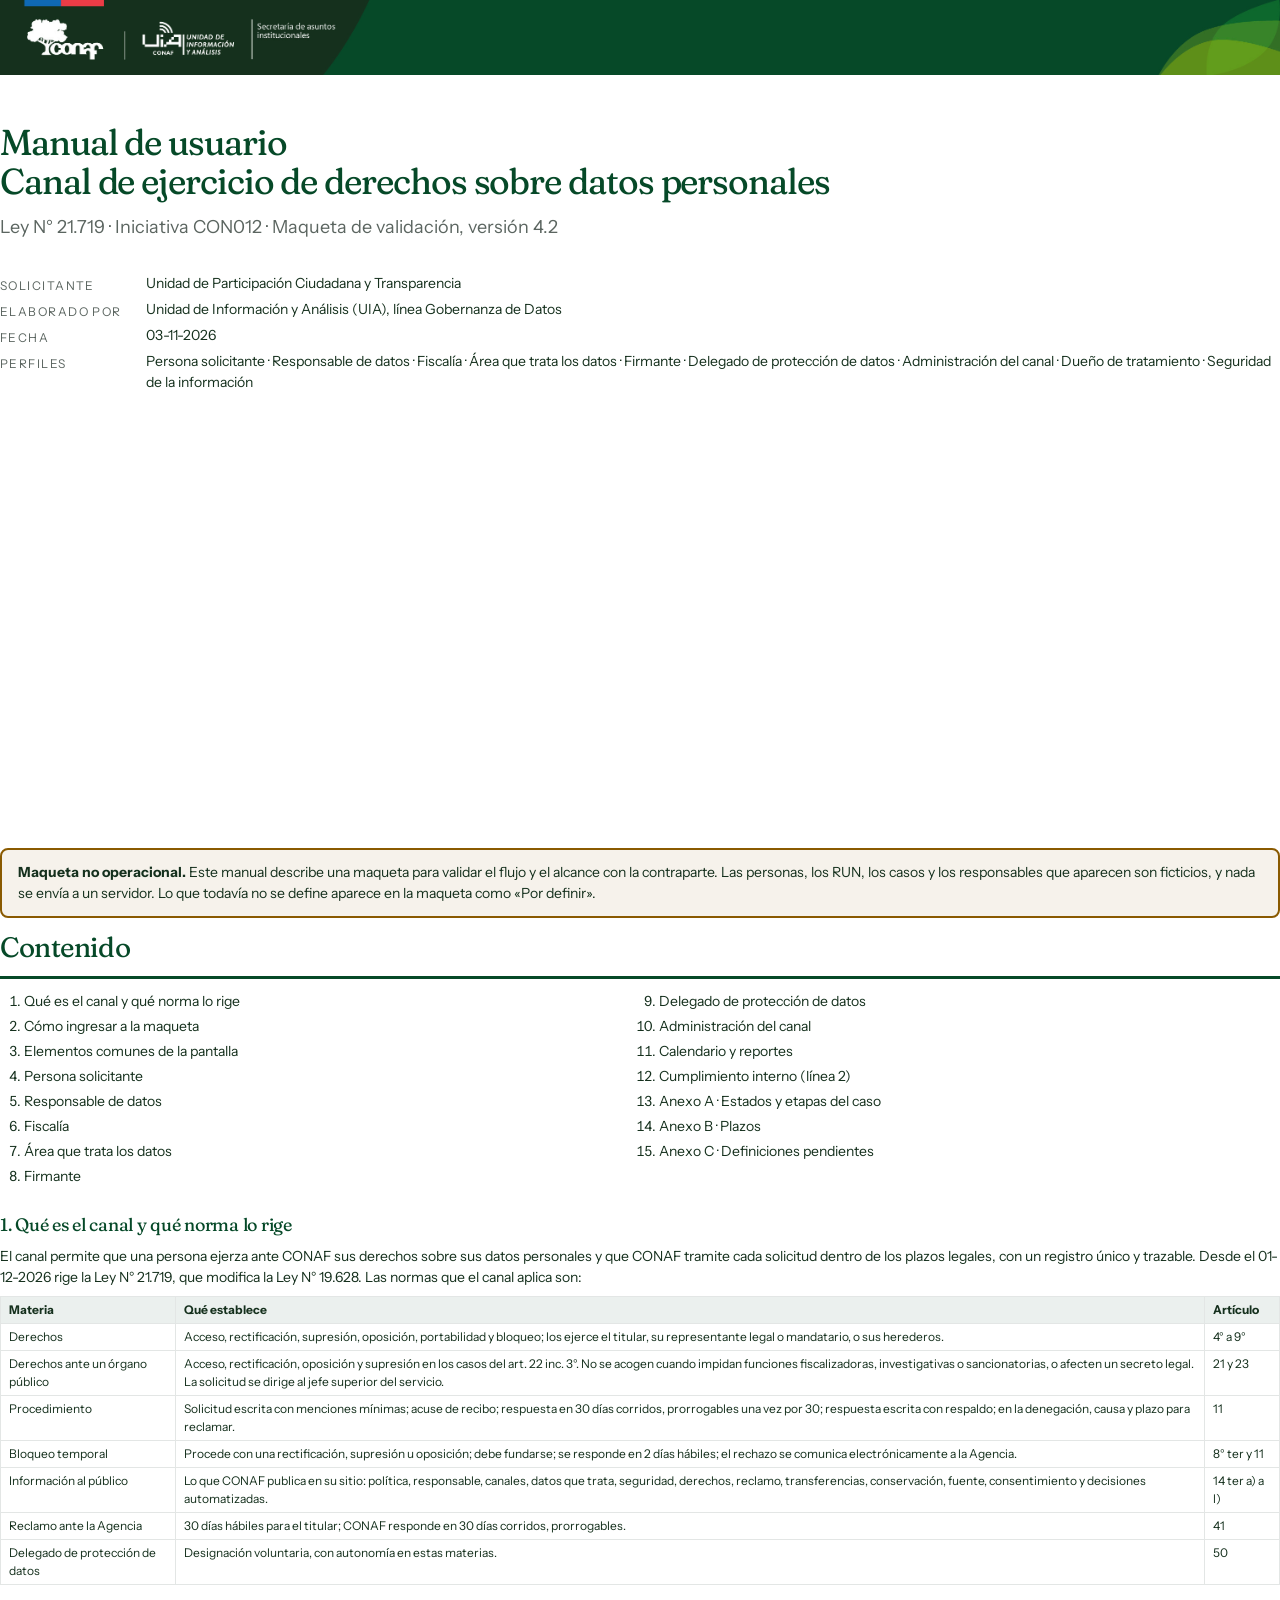
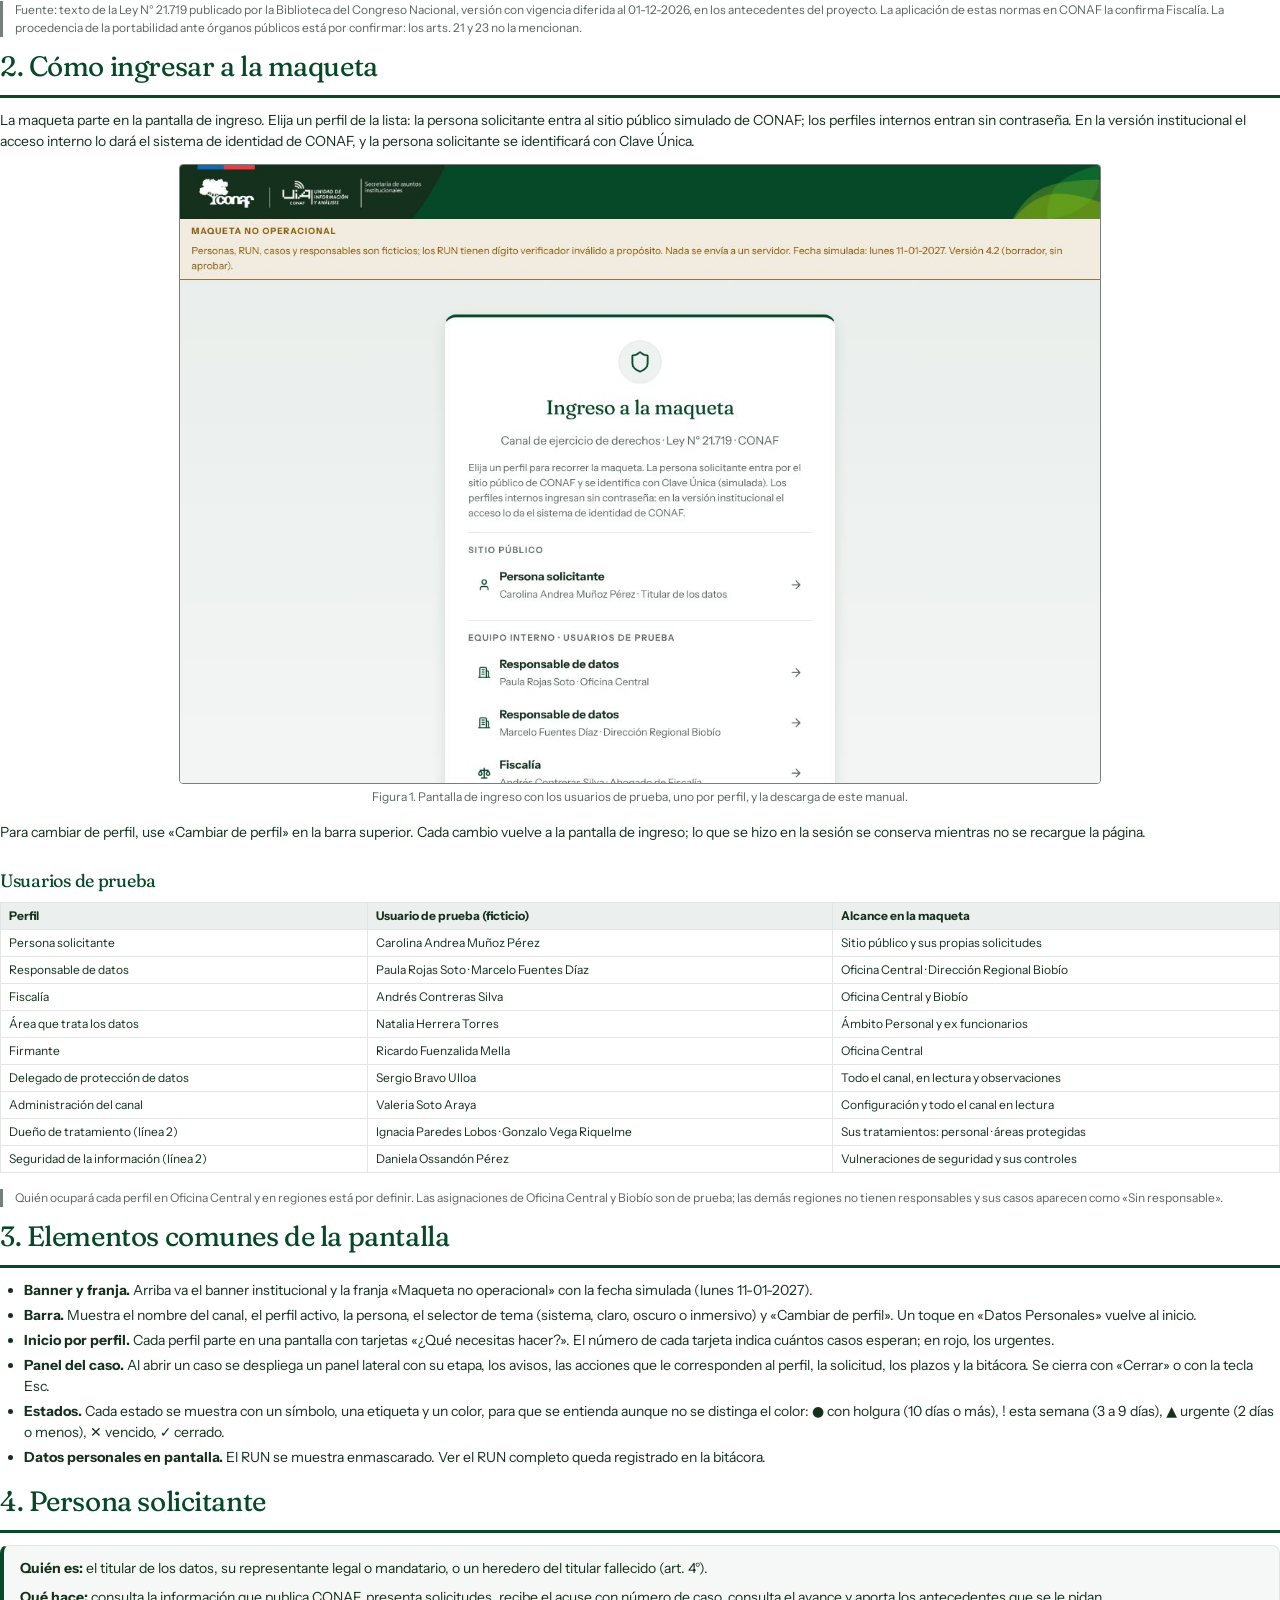
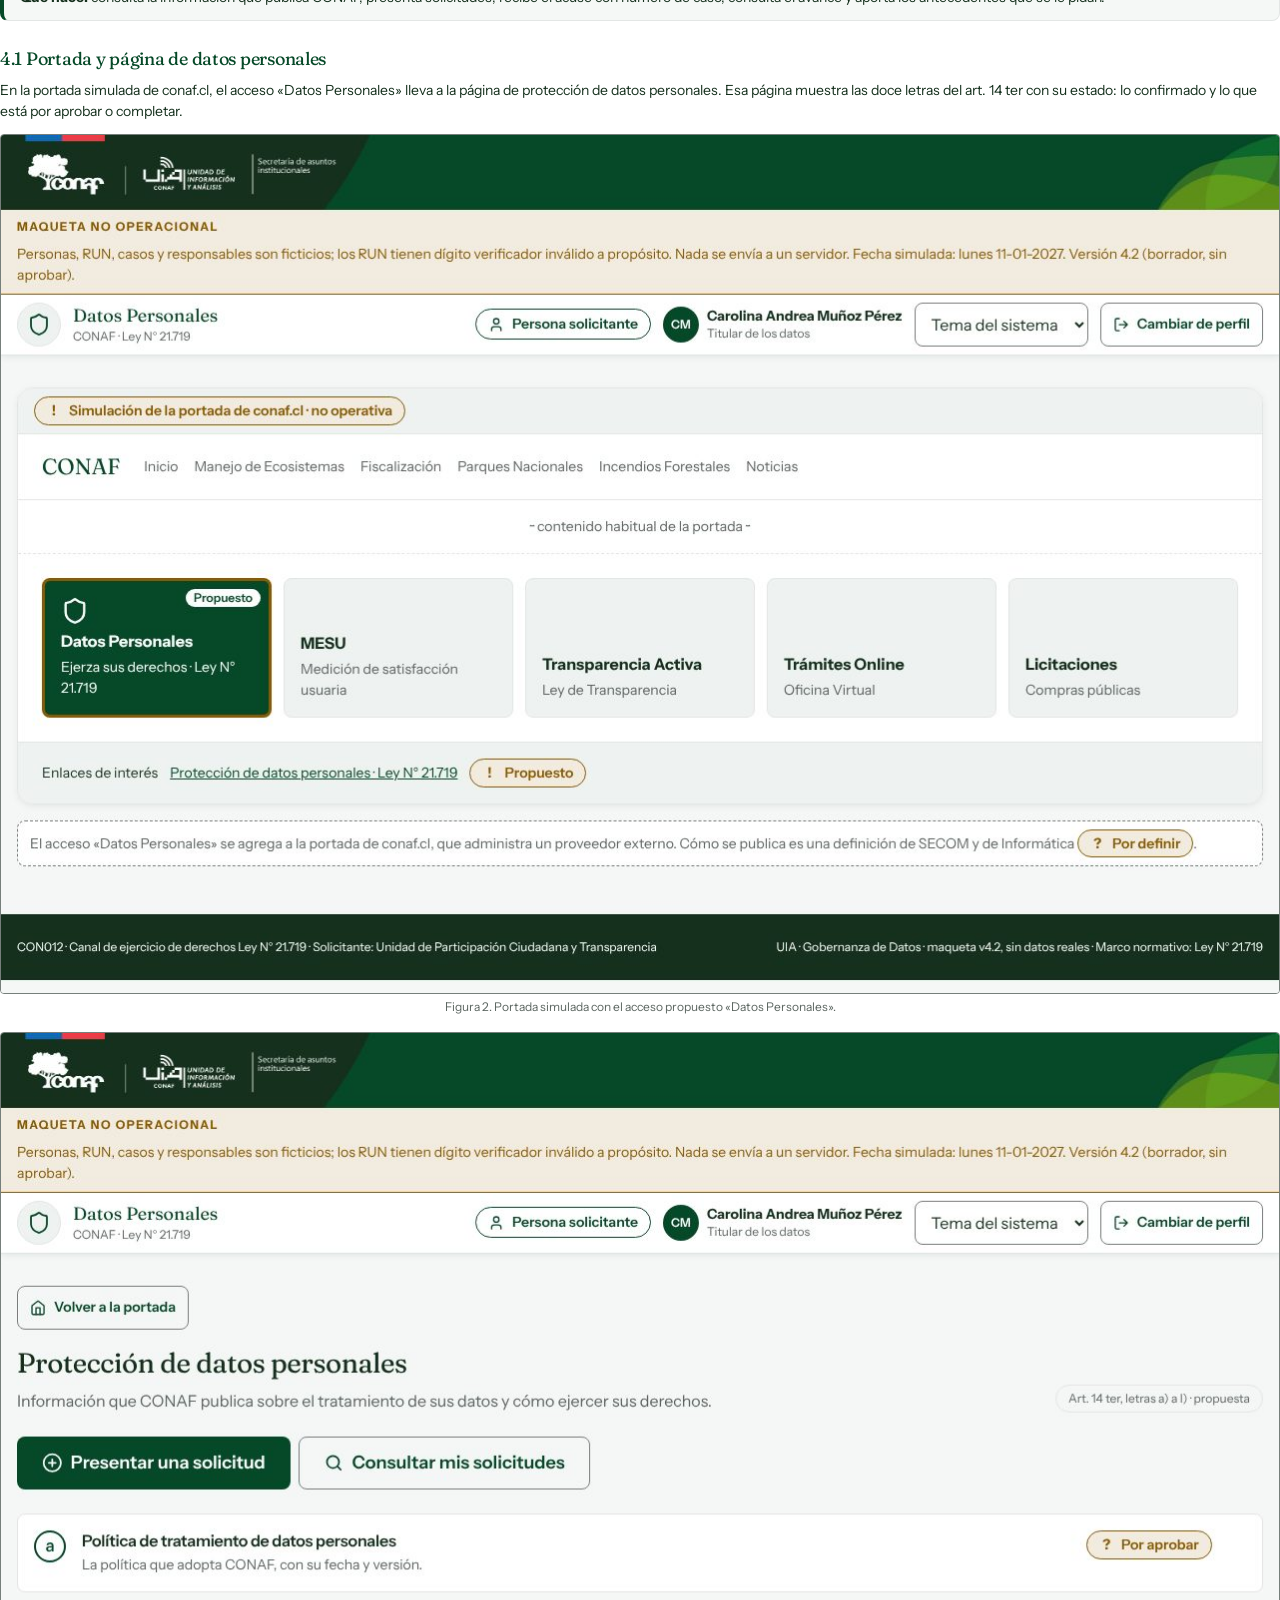
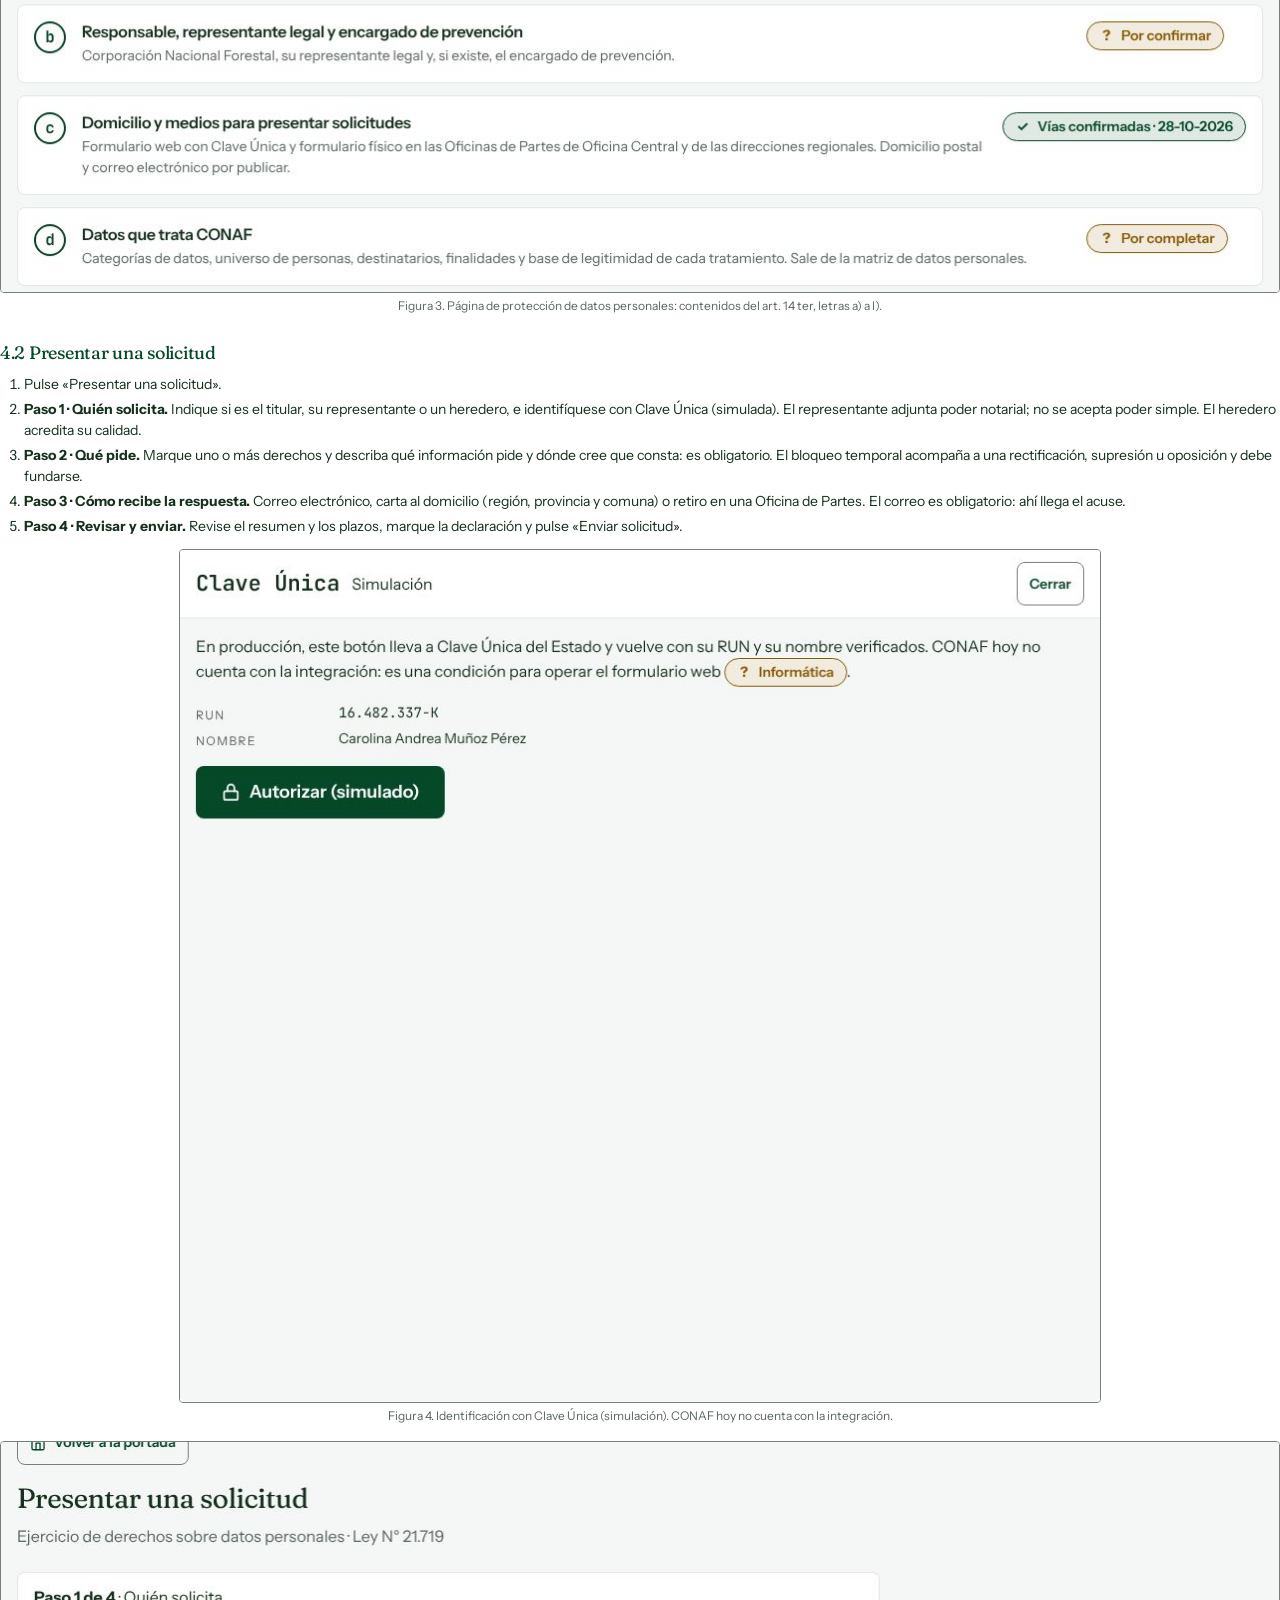
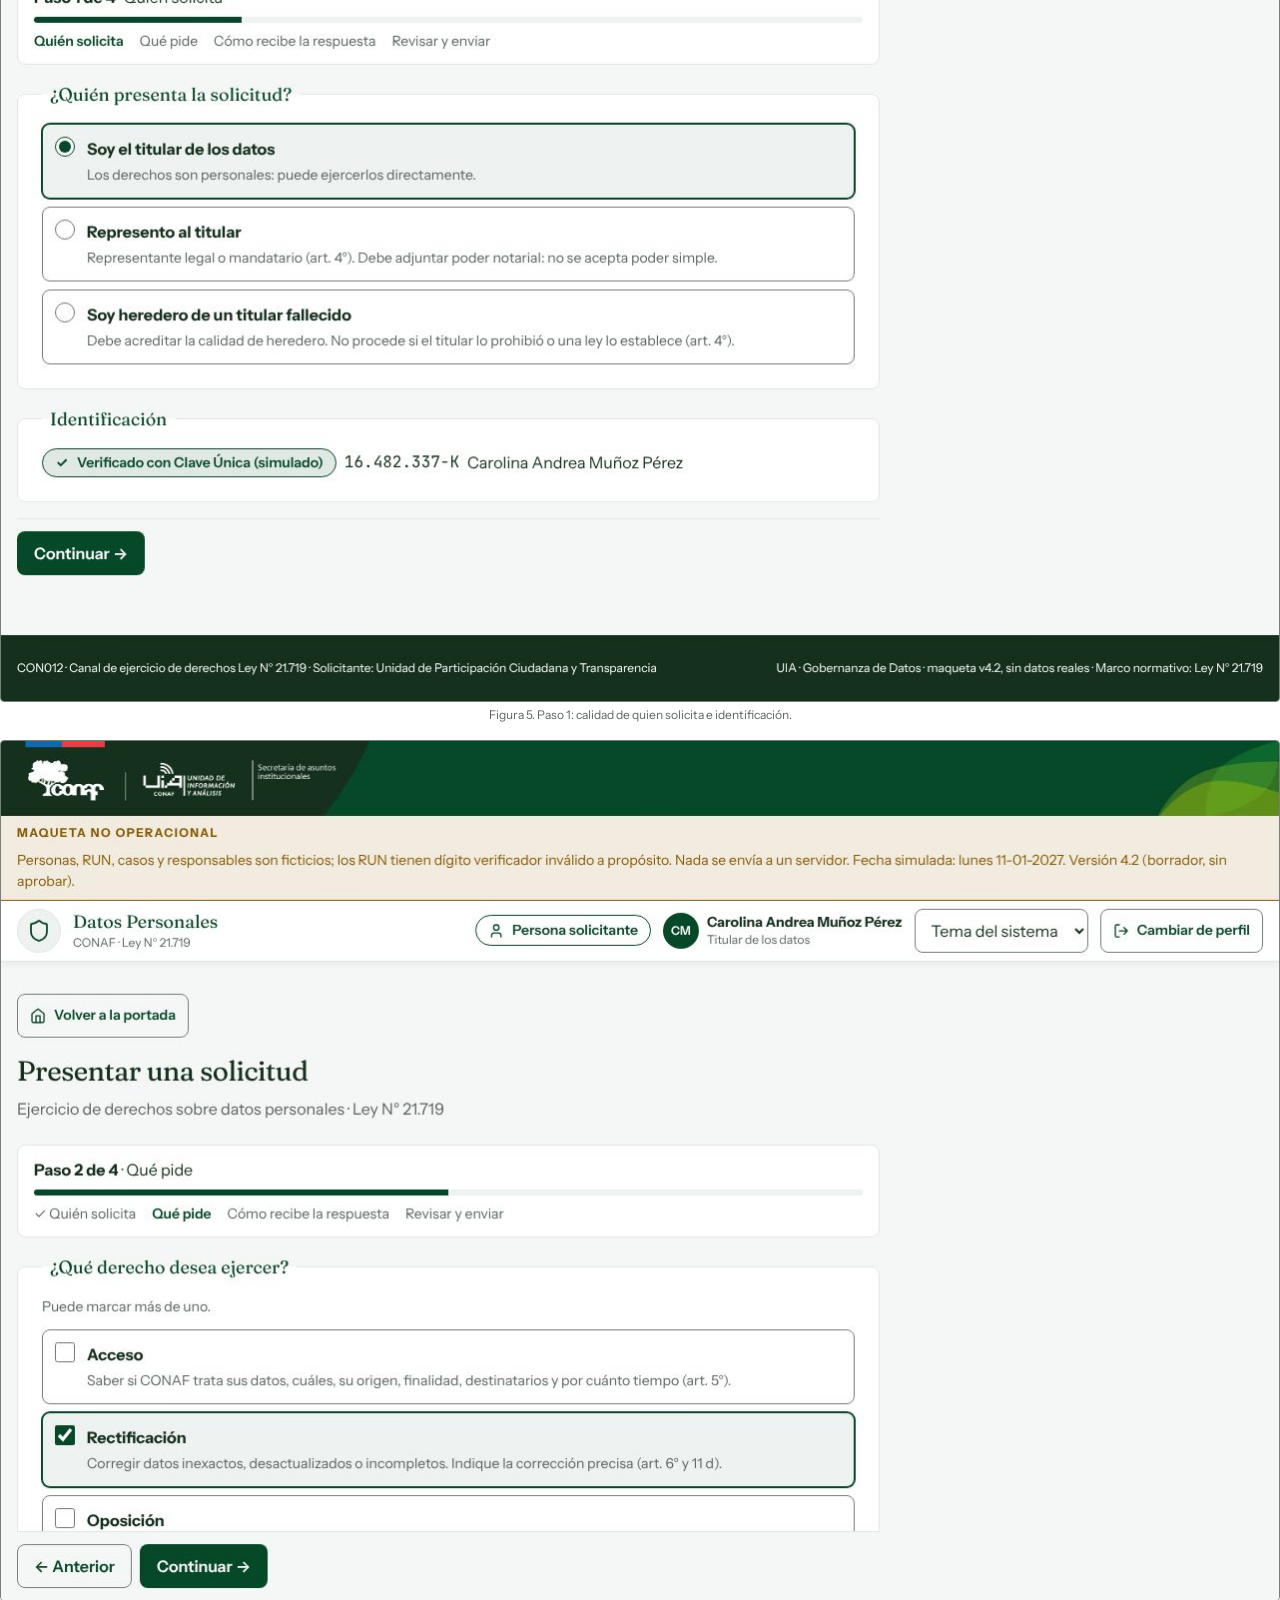
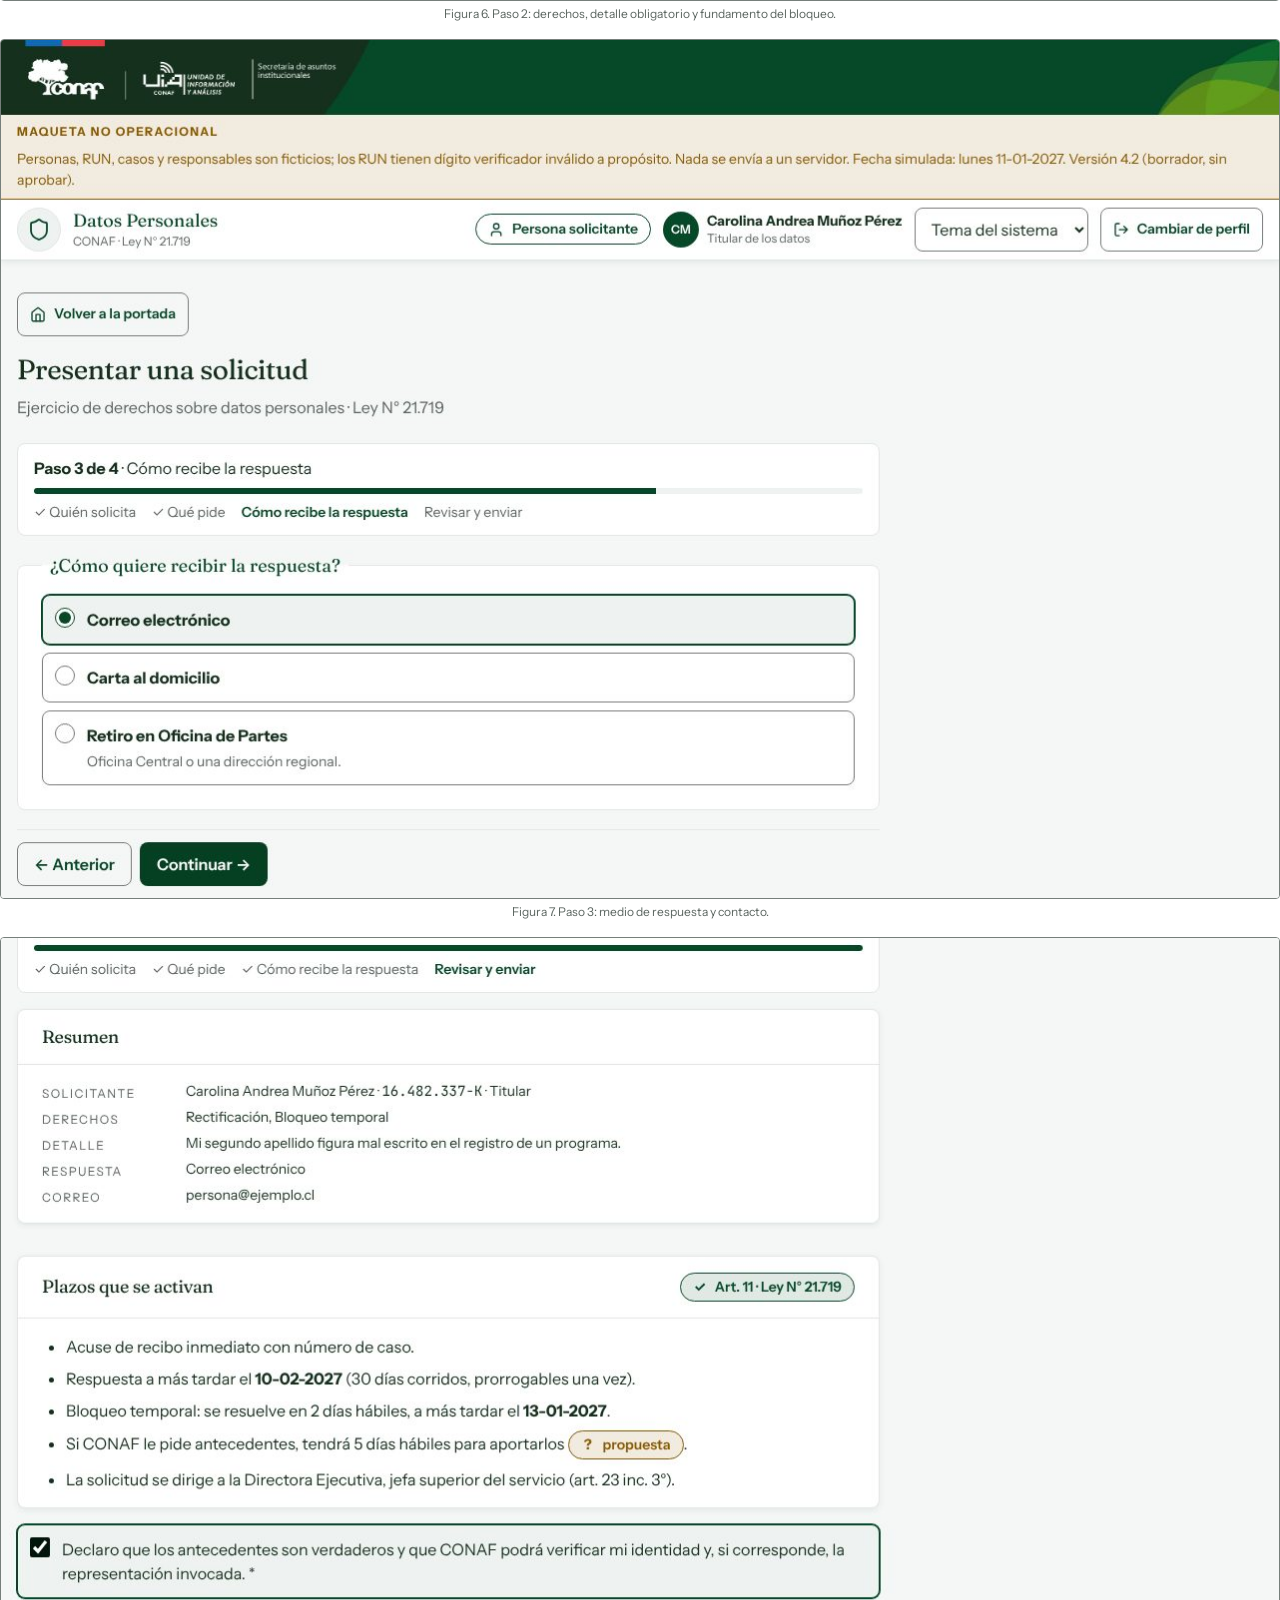
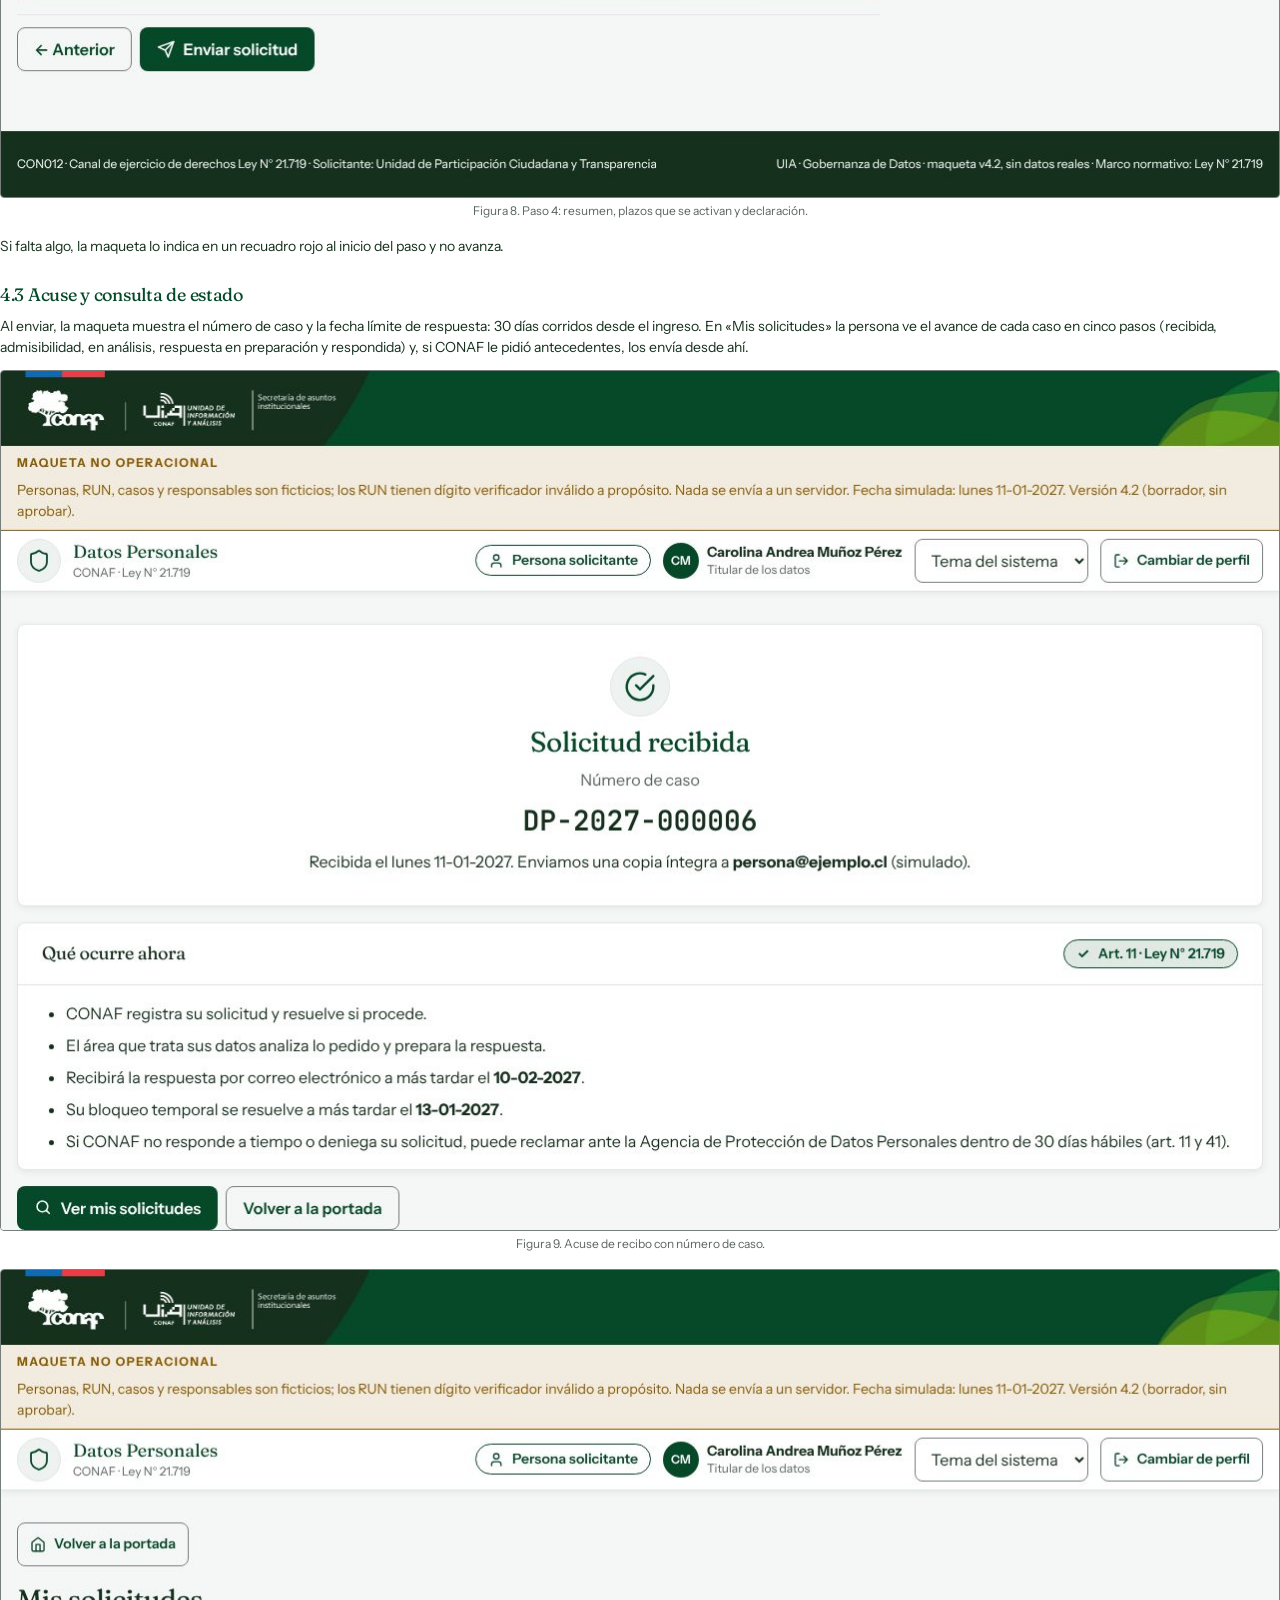
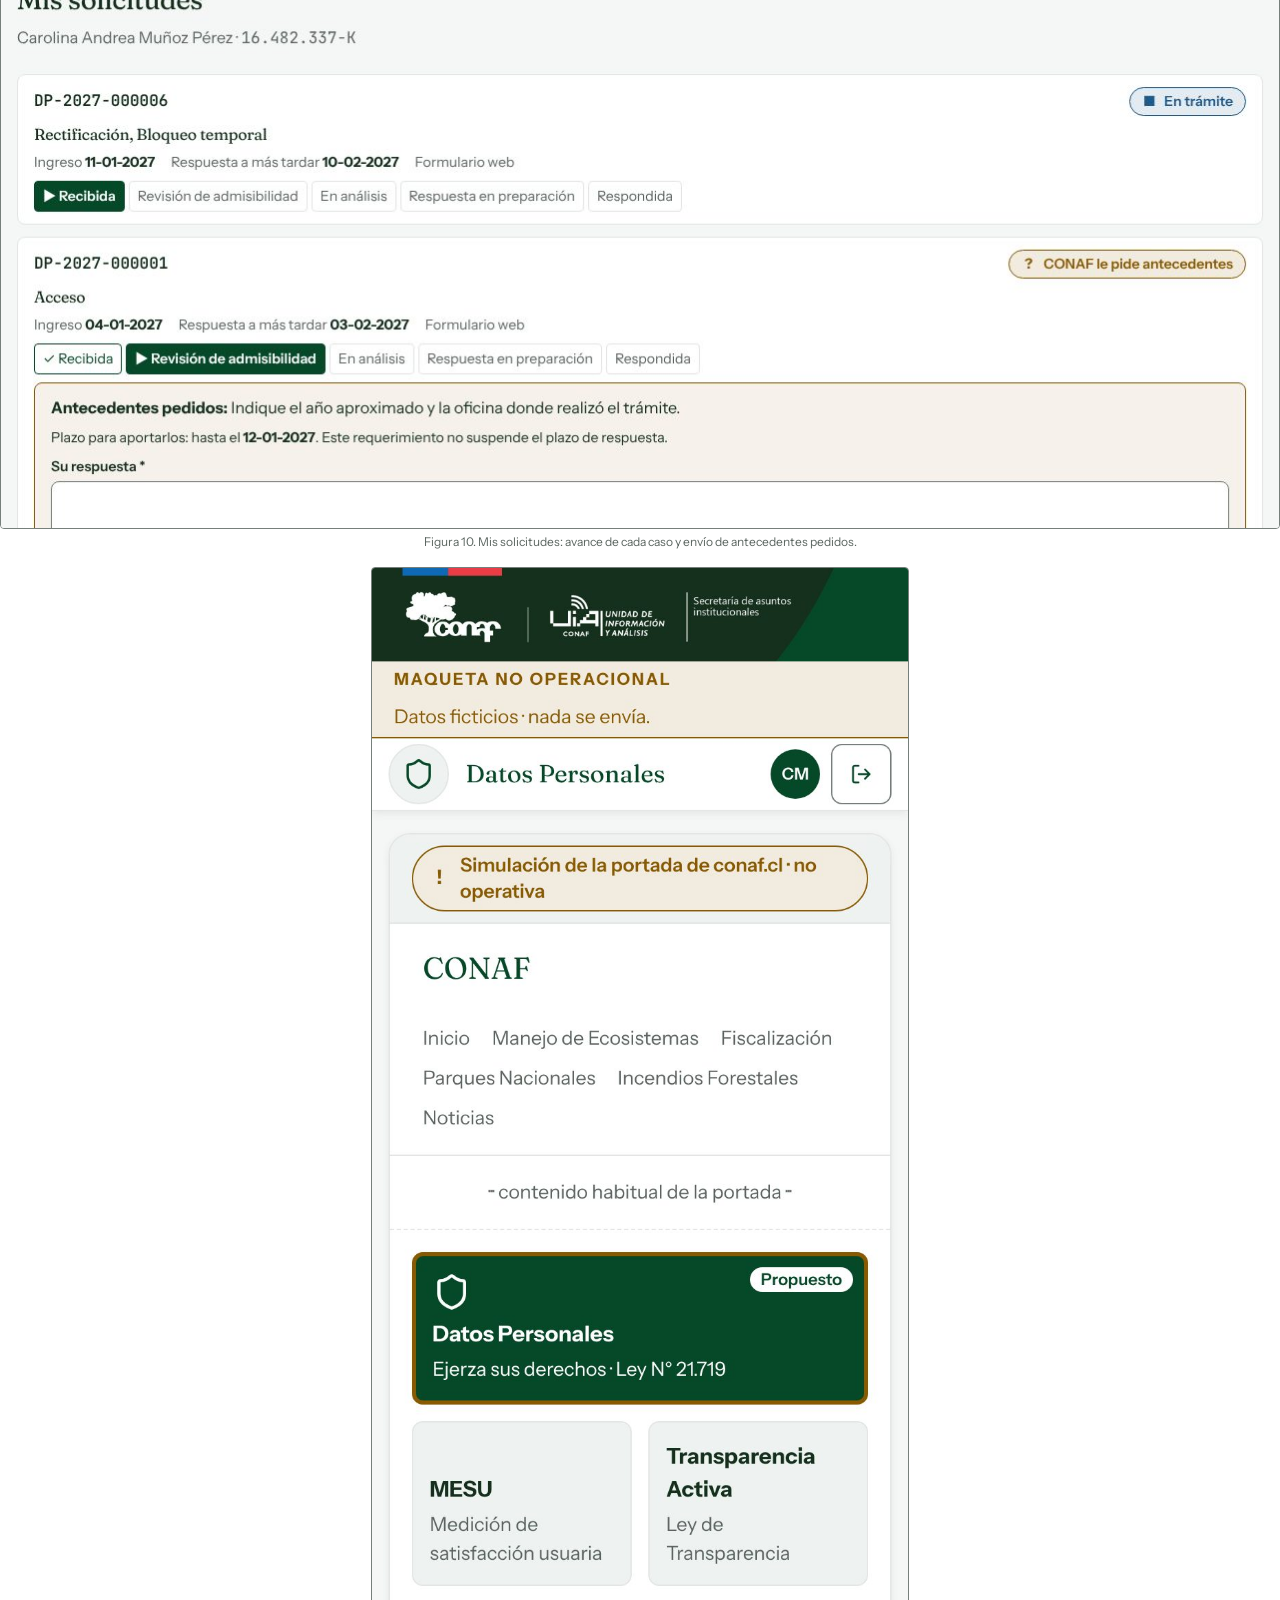
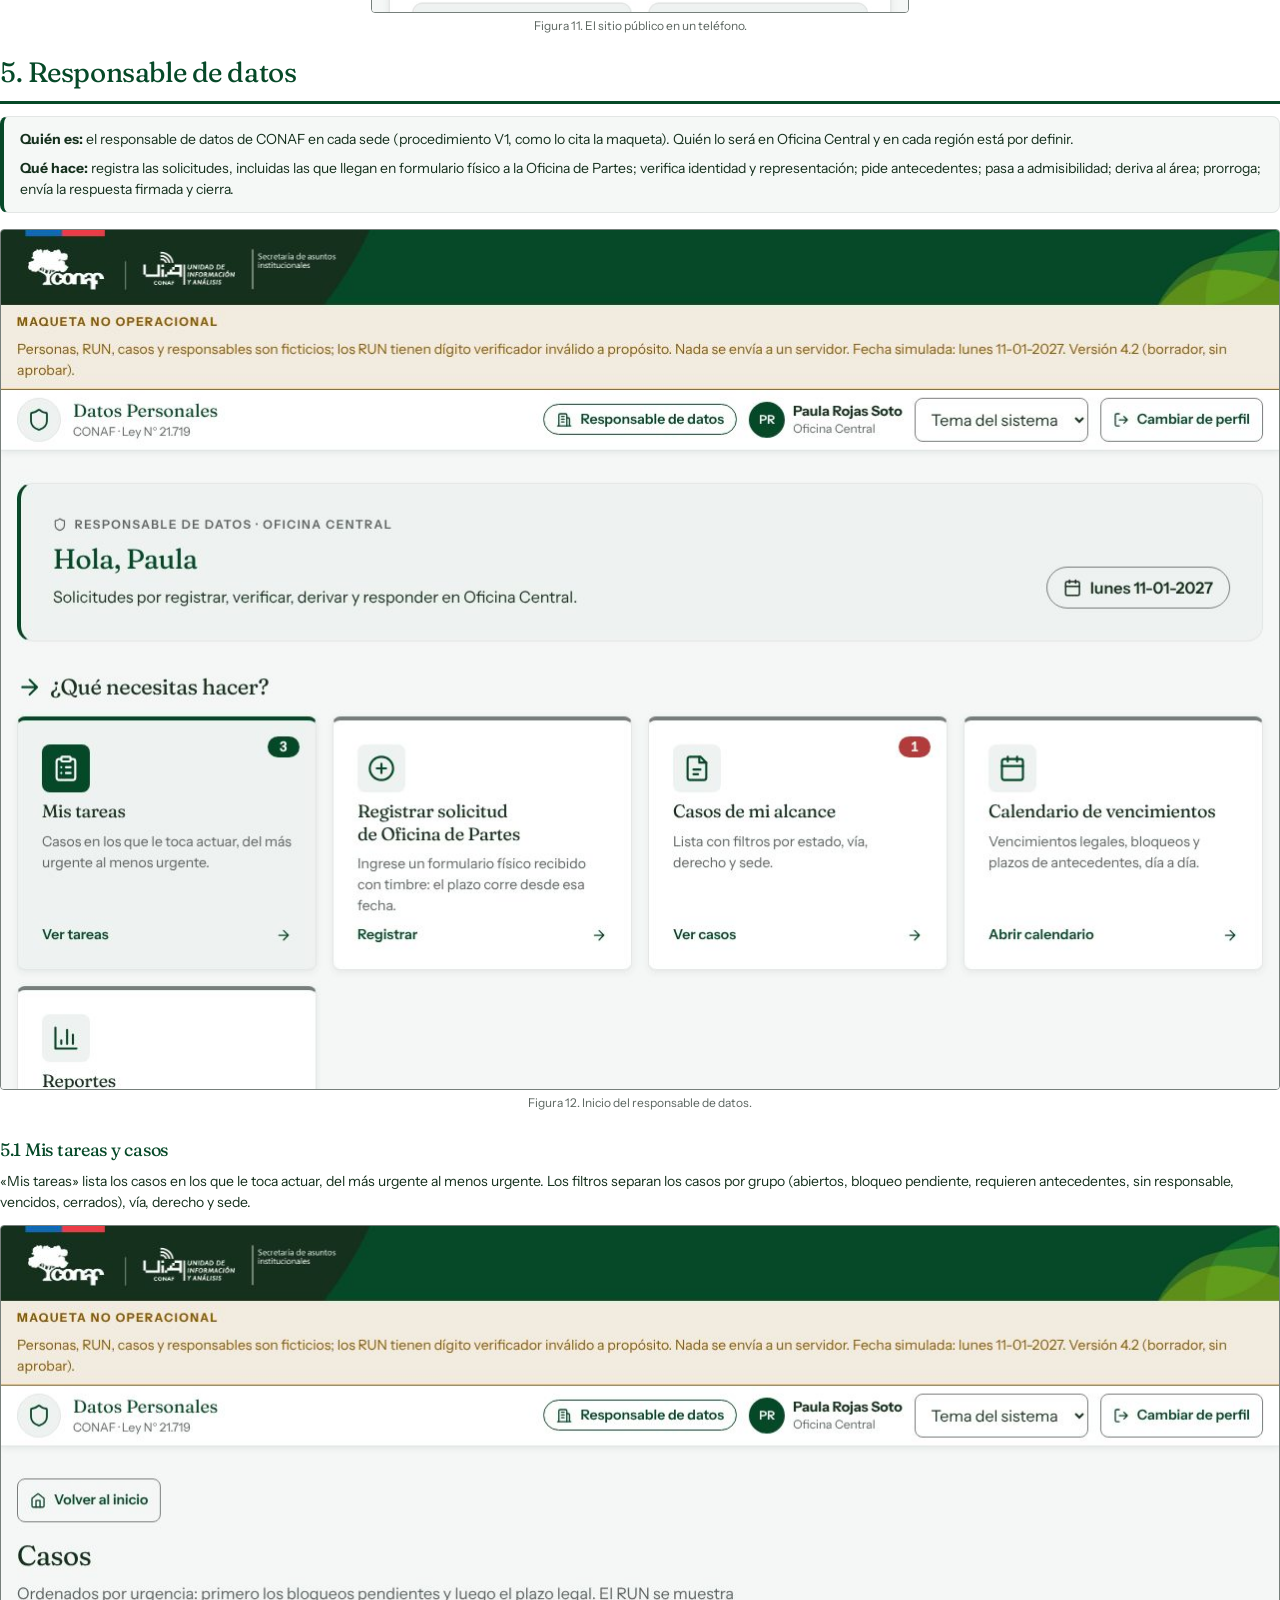
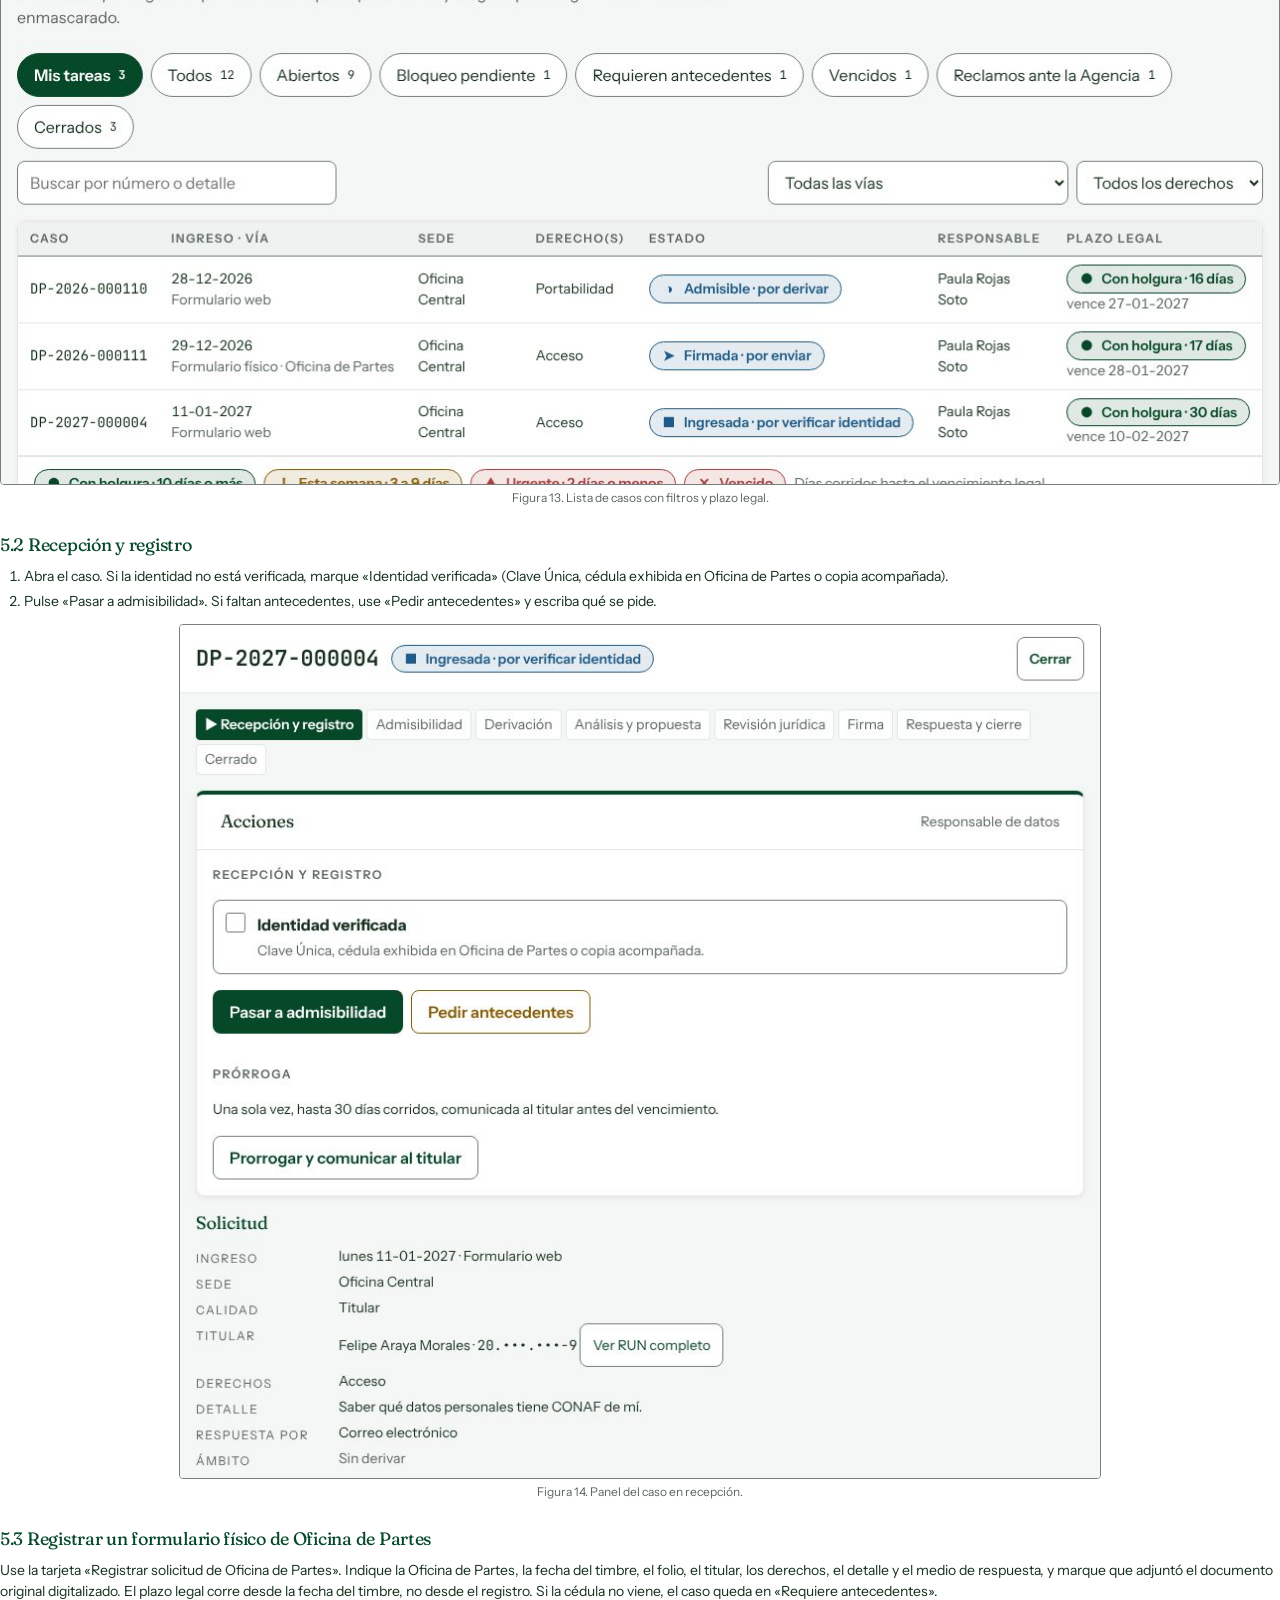
==== commit 43d08744: "Maqueta CON012 v4.2: línea 2 de cumplimiento interno Registro de tratamientos, matriz de riesgos y c" ====
--- a/manual/manual.html
+++ b/manual/manual.html
@@ -48,12 +48,12 @@
   <div>
     <img src="../img/banner.jpg" alt="Banner institucional de CONAF · Secretaría de Asuntos Institucionales">
     <h1>Manual de usuario<br>Canal de ejercicio de derechos sobre datos personales</h1>
-    <p class="sub">Ley N° 21.719 · Iniciativa CON012 · Maqueta de validación, versión 4.1</p>
+    <p class="sub">Ley N° 21.719 · Iniciativa CON012 · Maqueta de validación, versión 4.2</p>
     <dl>
       <dt>Solicitante</dt><dd>Unidad de Participación Ciudadana y Transparencia</dd>
       <dt>Elaborado por</dt><dd>Unidad de Información y Análisis (UIA), línea Gobernanza de Datos</dd>
       <dt>Fecha</dt><dd>03-11-2026</dd>
-      <dt>Perfiles</dt><dd>Persona solicitante · Responsable de datos · Fiscalía · Área que trata los datos · Firmante · Delegado de protección de datos · Administración del canal</dd>
+      <dt>Perfiles</dt><dd>Persona solicitante · Responsable de datos · Fiscalía · Área que trata los datos · Firmante · Delegado de protección de datos · Administración del canal · Dueño de tratamiento · Seguridad de la información</dd>
     </dl>
   </div>
   <p class="aviso"><b>Maqueta no operacional.</b> Este manual describe una maqueta para validar el flujo y el alcance con la contraparte. Las personas, los RUN, los casos y los responsables que aparecen son ficticios, y nada se envía a un servidor. Lo que todavía no se define aparece en la maqueta como «Por definir».</p>
@@ -72,6 +72,7 @@
   <li>Delegado de protección de datos</li>
   <li>Administración del canal</li>
   <li>Calendario y reportes</li>
+  <li>Cumplimiento interno (línea 2)</li>
   <li>Anexo A · Estados y etapas del caso</li>
   <li>Anexo B · Plazos</li>
   <li>Anexo C · Definiciones pendientes</li>
@@ -106,6 +107,8 @@
   <tr><td>Firmante</td><td>Ricardo Fuenzalida Mella</td><td>Oficina Central</td></tr>
   <tr><td>Delegado de protección de datos</td><td>Sergio Bravo Ulloa</td><td>Todo el canal, en lectura y observaciones</td></tr>
   <tr><td>Administración del canal</td><td>Valeria Soto Araya</td><td>Configuración y todo el canal en lectura</td></tr>
+  <tr><td>Dueño de tratamiento (línea 2)</td><td>Ignacia Paredes Lobos · Gonzalo Vega Riquelme</td><td>Sus tratamientos: personal · áreas protegidas</td></tr>
+  <tr><td>Seguridad de la información (línea 2)</td><td>Daniela Ossandón Pérez</td><td>Vulneraciones de seguridad y sus controles</td></tr>
 </table>
 <p class="nota">Quién ocupará cada perfil en Oficina Central y en regiones está por definir. Las asignaciones de Oficina Central y Biobío son de prueba; las demás regiones no tienen responsables y sus casos aparecen como «Sin responsable».</p>
 
@@ -219,6 +222,46 @@
 <p>Los reportes muestran las cifras del período (ingresadas, cerradas, cerradas en plazo y abiertas vencidas) y su distribución por derecho, vía, sede y estado. «Descargar Excel» genera una planilla de los casos del período sin RUN ni nombres.</p>
 <figure><img src="img/71-reportes.jpg" alt=""><figcaption>Figura 35. Reportes del canal.</figcaption></figure>
 
+<h2>12. Cumplimiento interno (línea 2)</h2>
+<p>La línea 2 es una <b>propuesta</b> que todavía no tiene contraparte ni datos reales: todo lo que muestra es de ejemplo hasta cargar la matriz de datos personales. Sirve para conducir el cumplimiento de la ley dentro de CONAF, más allá de las solicitudes: qué datos se tratan, qué riesgos tienen, qué pasa cuando hay una vulneración y qué contratos y convenios los cubren. Se apoya en los arts. 14 ter, 14 quinquies, 14 sexies, 15 bis, 15 ter, 22, 49 y 50 de la Ley N° 19.628 modificada por la Ley N° 21.719.</p>
+<table>
+  <tr><th>Módulo</th><th>Quién lo usa</th><th>Artículo</th></tr>
+  <tr><td>Registro de tratamientos</td><td>Dueño (completa), delegado (aprueba), Fiscalía (consulta)</td><td>49 c); 14 ter d), h), i), j)</td></tr>
+  <tr><td>Matriz de riesgos y controles</td><td>Delegado; dueños y seguridad cumplen sus controles</td><td>49 d) y e); 14 quinquies</td></tr>
+  <tr><td>Vulneraciones de seguridad</td><td>Seguridad (registra y evalúa), delegado (decide, reporta y cierra)</td><td>14 sexies</td></tr>
+  <tr><td>Evaluaciones de impacto</td><td>Dueño (elabora), Fiscalía (revisa)</td><td>15 ter</td></tr>
+  <tr><td>Encargados de tratamiento</td><td>Fiscalía y delegado</td><td>15 bis</td></tr>
+  <tr><td>Convenios de cesión</td><td>Fiscalía y delegado</td><td>22</td></tr>
+</table>
+
+<h3>Dueño de tratamiento</h3>
+<div class="ficha-perfil"><p><b>Quién es:</b> la jefatura de la unidad que trata los datos (por ejemplo, la que administra el personal o las reservas de las áreas protegidas).</p><p><b>Qué hace:</b> mantiene la ficha de cada tratamiento a su cargo, cumple los controles que le asignó el delegado y elabora las evaluaciones de impacto de sus tratamientos.</p></div>
+<figure><img src="img/90-inicio-dueno.jpg" alt=""><figcaption>Figura 36. Inicio del dueño de tratamiento: sus fichas, sus controles y sus evaluaciones.</figcaption></figure>
+<p>En «Mis tratamientos» el dueño ve sólo sus fichas. Una ficha devuelta por el delegado muestra la observación; el dueño la completa, en particular el plazo de conservación, que es contenido obligatorio de la información al público (art. 14 ter i), y la envía al delegado.</p>
+<figure><img src="img/91-tratamientos.jpg" alt=""><figcaption>Figura 37. Registro de tratamientos del dueño.</figcaption></figure>
+<figure class="medio"><img src="img/92-ficha.jpg" alt=""><figcaption>Figura 38. Ficha devuelta con observación, lista para completar y reenviar.</figcaption></figure>
+<p>Para dar un control por implementado hay que adjuntar al menos una evidencia: ante un incidente, la ley pone en CONAF la carga de acreditar que las medidas existían y funcionaban (art. 14 quinquies, inciso final).</p>
+
+<h3>Delegado: registro y matriz de riesgos</h3>
+<p>El delegado aprueba o devuelve las fichas, asigna dueño a las que no lo tienen y conduce la matriz de riesgos. Cada riesgo se gradúa por la infracción que arrastra (leve, grave o gravísima) y por su probabilidad e impacto, de 1 a 5. Los cortes del mapa de calor y la gravedad de cada infracción son una propuesta tomada de material de la consultora IusConsult, por confirmar con Fiscalía.</p>
+<figure><img src="img/93-riesgos.jpg" alt=""><figcaption>Figura 39. Matriz de riesgos: contadores, mapa de calor y lista de riesgos con sus controles.</figcaption></figure>
+<figure class="medio"><img src="img/94-riesgo.jpg" alt=""><figcaption>Figura 40. Un riesgo con su valoración y sus controles.</figcaption></figure>
+
+<h3>Seguridad de la información y vulneraciones</h3>
+<div class="ficha-perfil"><p><b>Quién es:</b> el rol que gestione la seguridad de la información en CONAF; está por definir quién lo cumple.</p><p><b>Qué hace:</b> registra las vulneraciones de seguridad, evalúa si hay riesgo razonable para los titulares y qué categorías de datos se vieron afectadas, y cumple los controles de seguridad.</p></div>
+<figure><img src="img/95-inicio-seguridad.jpg" alt=""><figcaption>Figura 41. Inicio de seguridad de la información.</figcaption></figure>
+<figure><img src="img/96-vulneraciones.jpg" alt=""><figcaption>Figura 42. Lista de vulneraciones con los días desde la detección.</figcaption></figure>
+<p>Una vulneración pasa por cinco etapas: registro, evaluación del riesgo, decisión del delegado, reporte y comunicación, y cierre. La ley no fija un plazo en horas: pide reportar a la Agencia «sin dilaciones indebidas», por eso la plataforma muestra los días transcurridos. Si hay datos sensibles, de niños y niñas menores de 14 años o de obligaciones económicas, además se comunica a cada titular, y la vulneración no se puede cerrar sin registrar esa comunicación (art. 14 sexies).</p>
+<figure class="medio"><img src="img/97-vul-evaluacion.jpg" alt=""><figcaption>Figura 43. Evaluación del riesgo de una vulneración recién registrada.</figcaption></figure>
+<figure class="medio"><img src="img/98-vul-decision.jpg" alt=""><figcaption>Figura 44. Decisión del delegado: reportar a la Agencia o registrar y cerrar.</figcaption></figure>
+
+<h3>Evaluaciones de impacto, encargados y convenios</h3>
+<p>Los tratamientos que cumplen algún criterio del art. 15 ter aparecen en «Evaluaciones de impacto»: el dueño la inicia y la envía a Fiscalía, que la da por terminada. Su exigibilidad a un órgano público está por confirmar, porque el art. 21 no nombra el art. 15 ter.</p>
+<figure><img src="img/99-eipd.jpg" alt=""><figcaption>Figura 45. Evaluaciones de impacto.</figcaption></figure>
+<p>«Encargados de tratamiento» lista los proveedores que tratan datos por cuenta de CONAF y revisa que su contrato tenga las cláusulas del art. 15 bis. «Convenios de cesión» lista los convenios con otros órganos y con privados y registra su publicación mensual en la web institucional (art. 22).</p>
+<figure class="medio"><img src="img/9a-encargado.jpg" alt=""><figcaption>Figura 46. Revisión de las cláusulas del contrato de un encargado.</figcaption></figure>
+<figure><img src="img/9b-convenios.jpg" alt=""><figcaption>Figura 47. Convenios de cesión y su publicación del mes.</figcaption></figure>
+
 <h2>Anexo A · Estados y etapas del caso</h2>
 <table>
   <tr><th>Etapa</th><th>Quién actúa</th><th>Qué se hace</th><th>Estado que se ve</th></tr>
@@ -255,5 +298,8 @@
   <tr><td>Contenidos del art. 14 ter: política, representante legal, seguridad, conservación, fuente, transferencias, decisiones automatizadas</td><td>Delegado</td></tr>
   <tr><td>Ámbitos de datos y su responsable, a partir de la matriz de datos personales</td><td>Delegado</td></tr>
   <tr><td>Quién administra la plataforma</td><td>UIA · Informática</td></tr>
+  <tr><td>Si se adopta la línea 2 de cumplimiento interno y quién es su contraparte</td><td>Delegado</td></tr>
+  <tr><td>Quién cumple el rol de seguridad de la información</td><td>Delegado · Informática</td></tr>
+  <tr><td>Exigibilidad de la evaluación de impacto (art. 15 ter) a CONAF y gravedad de cada infracción (arts. 34 bis a 34 quáter)</td><td>Fiscalía</td></tr>
 </table>
 </body></html>
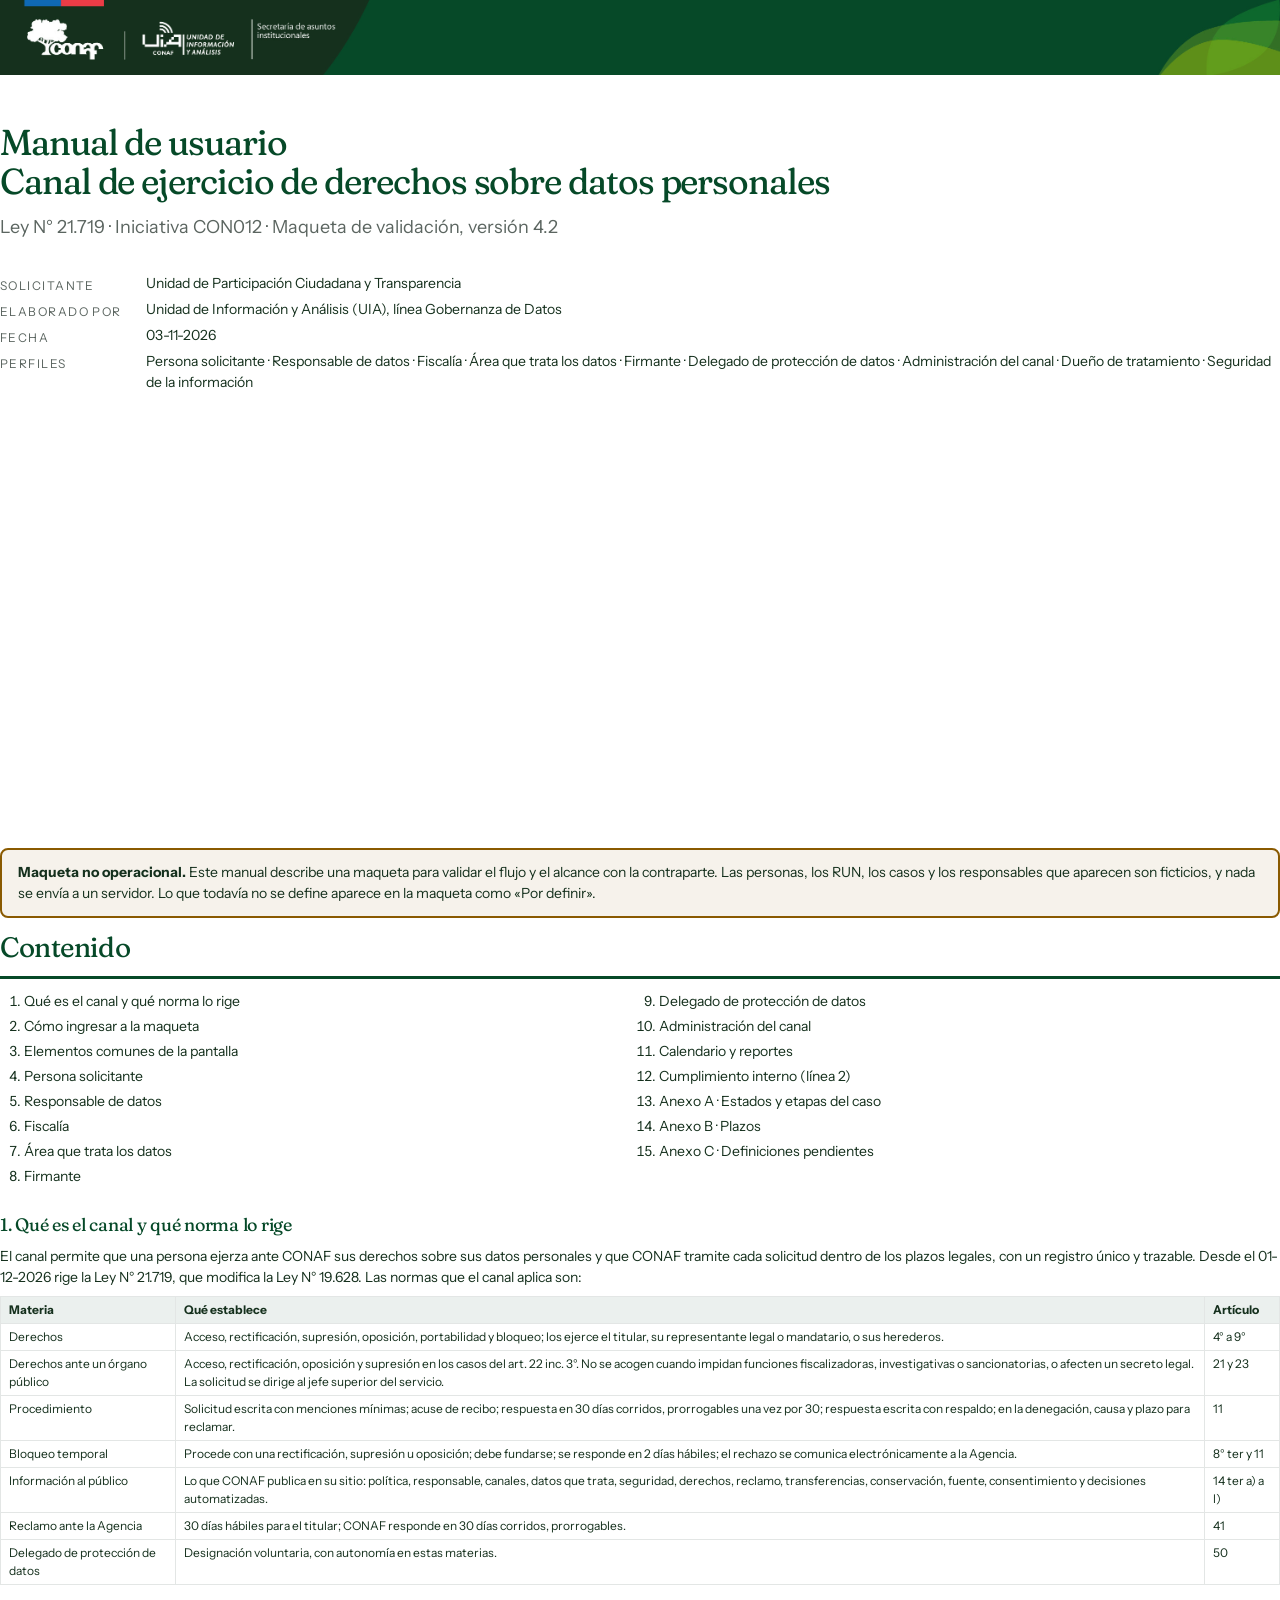
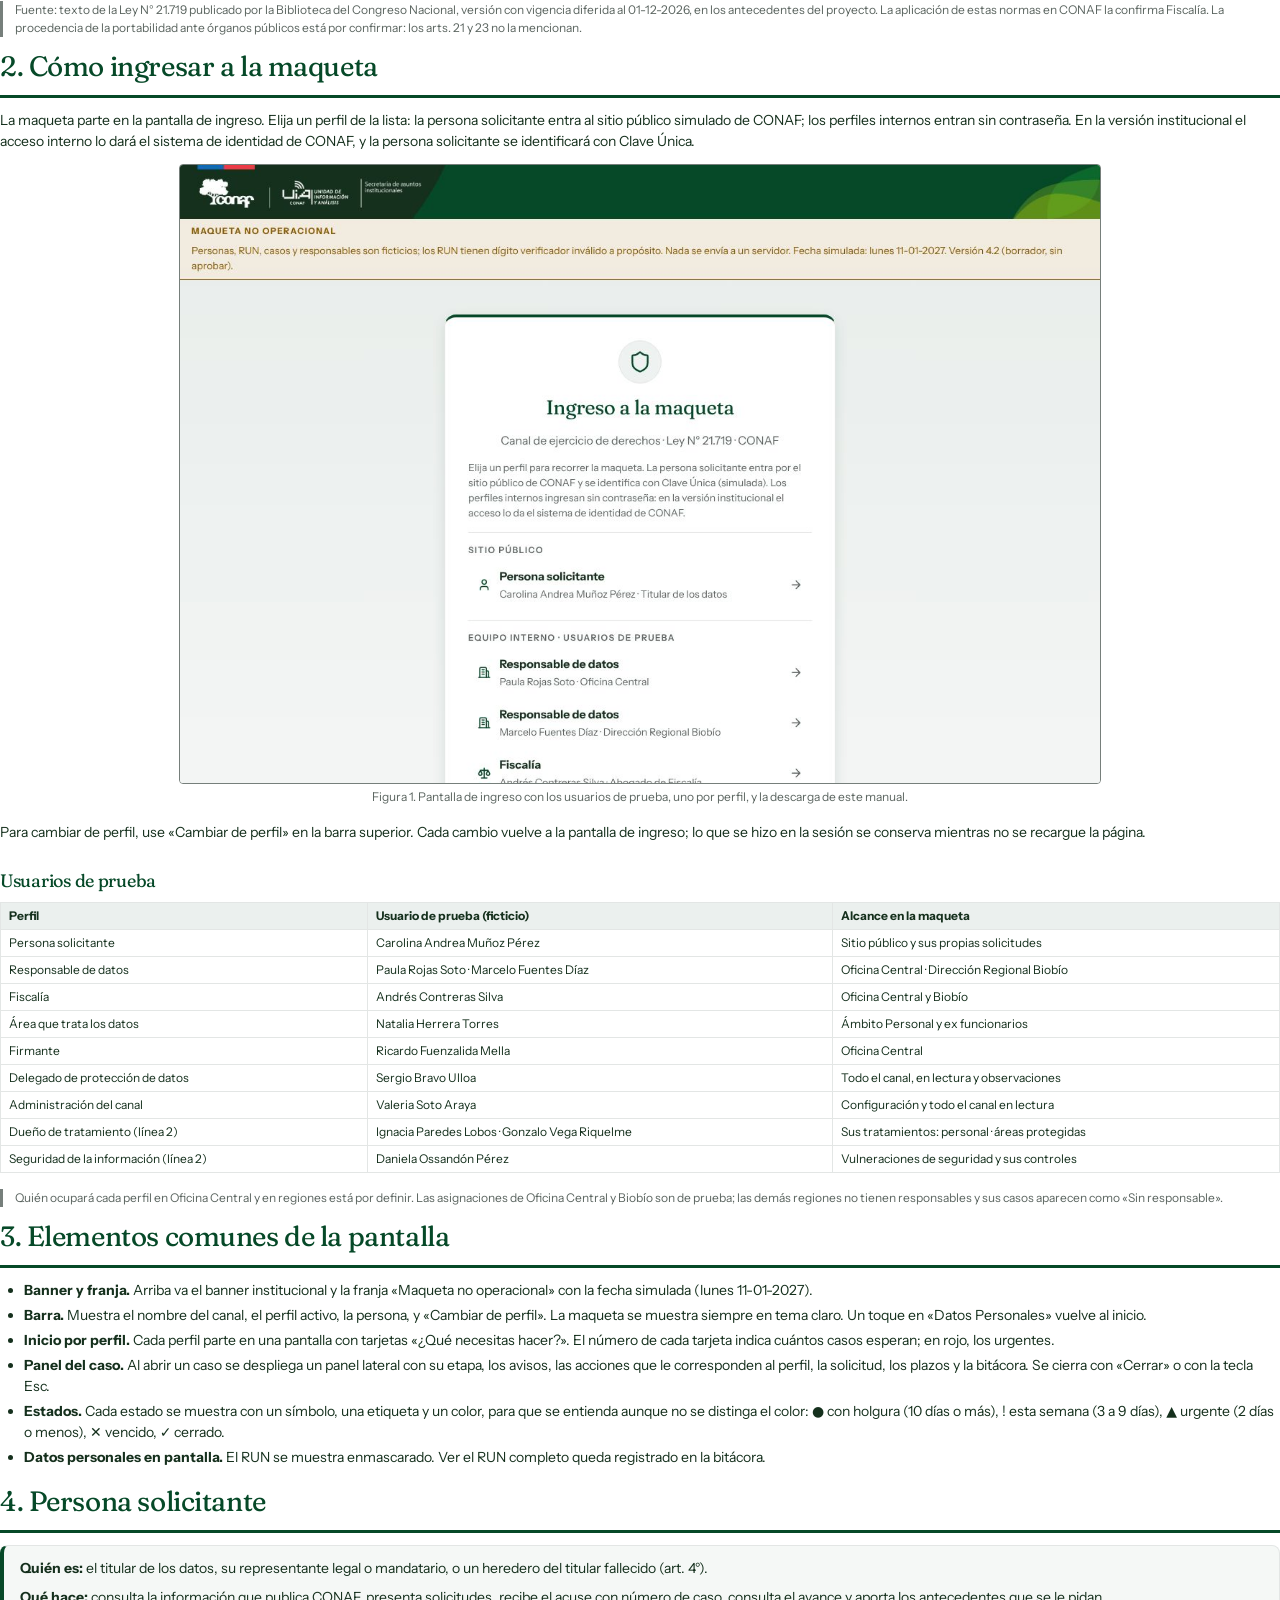
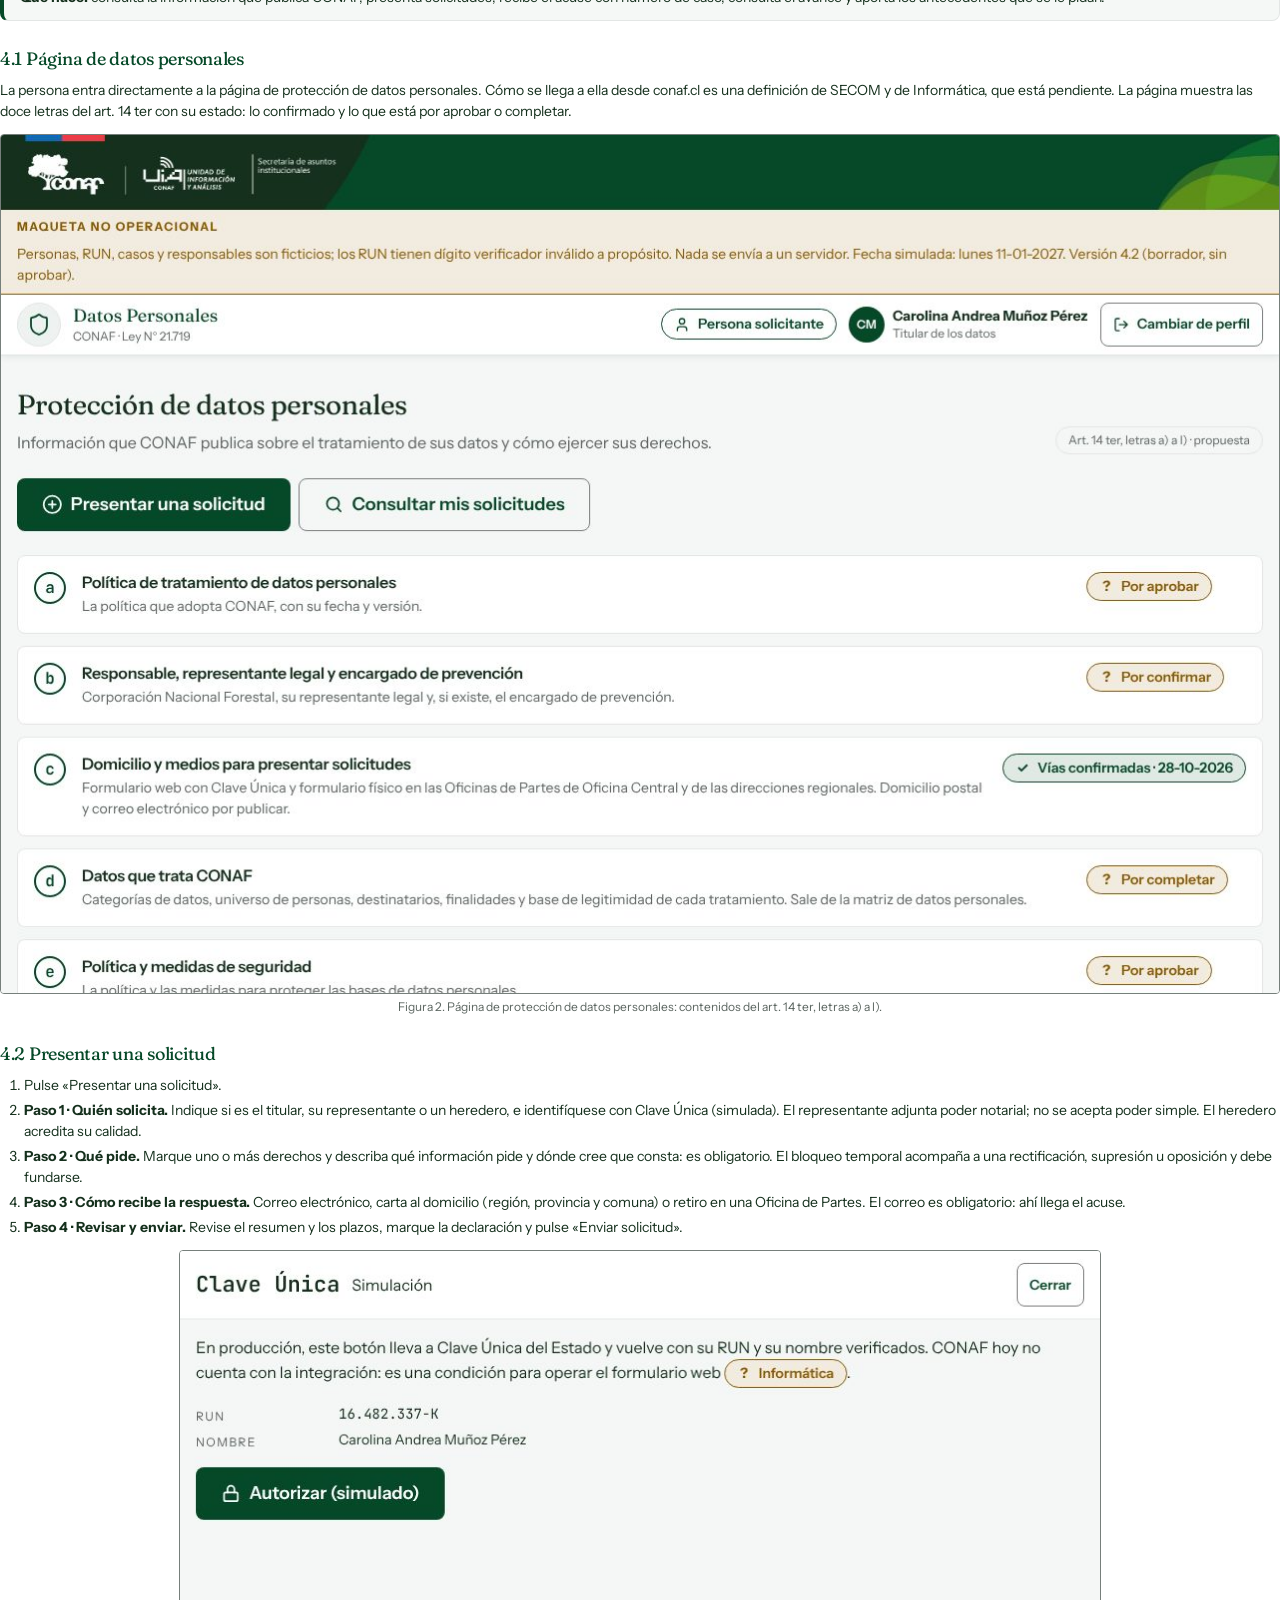
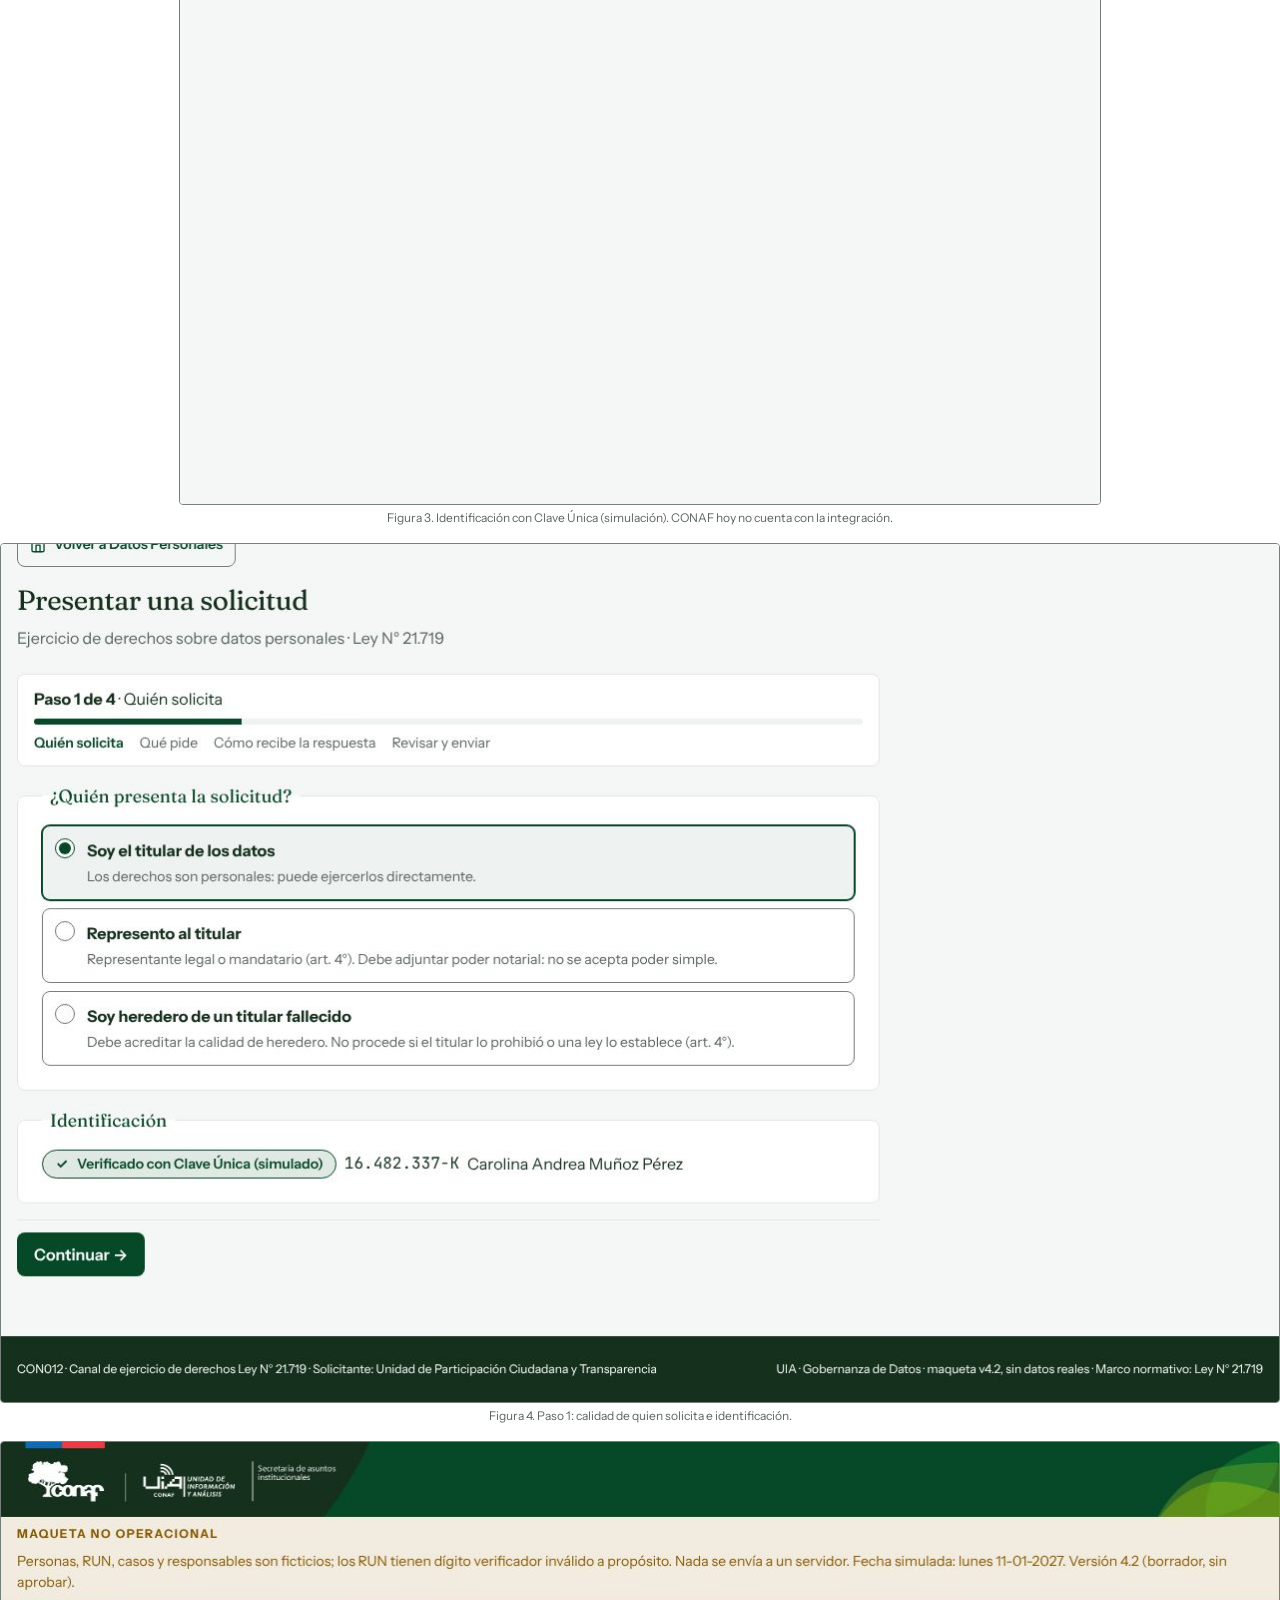
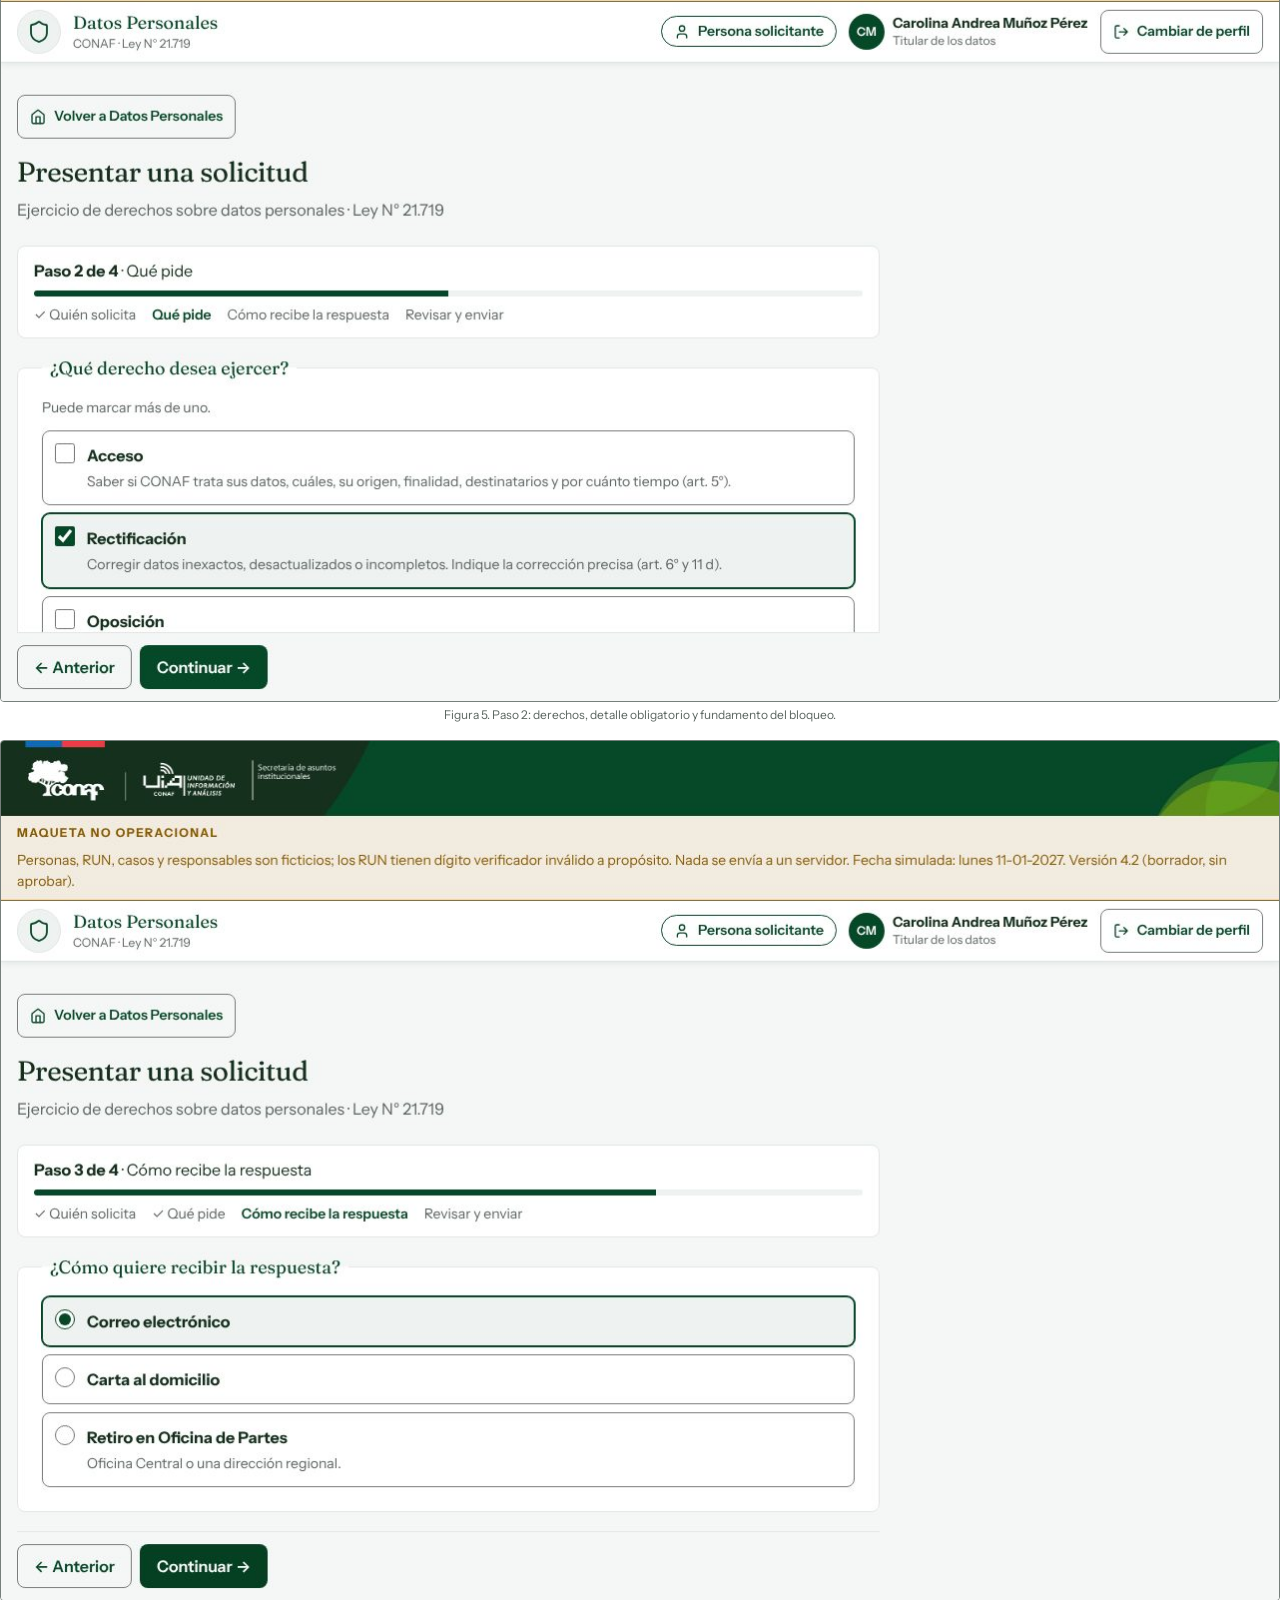
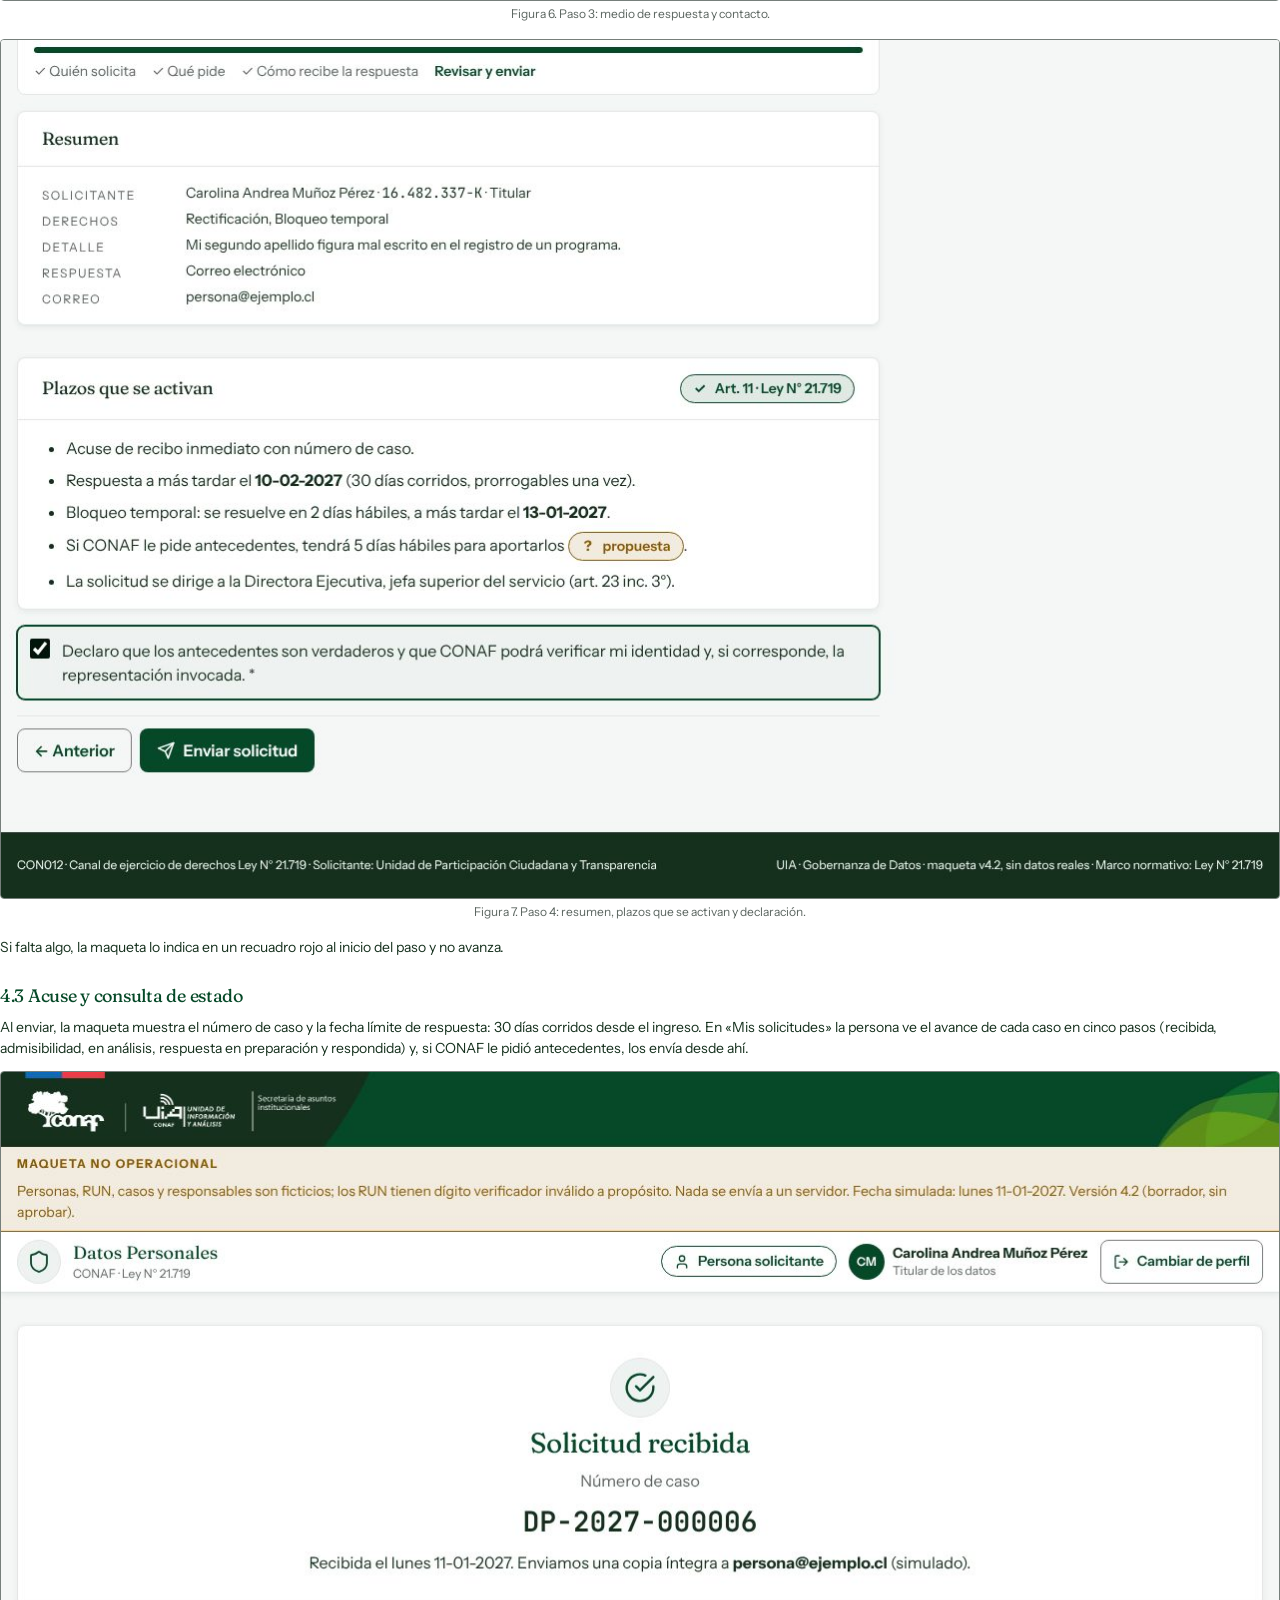
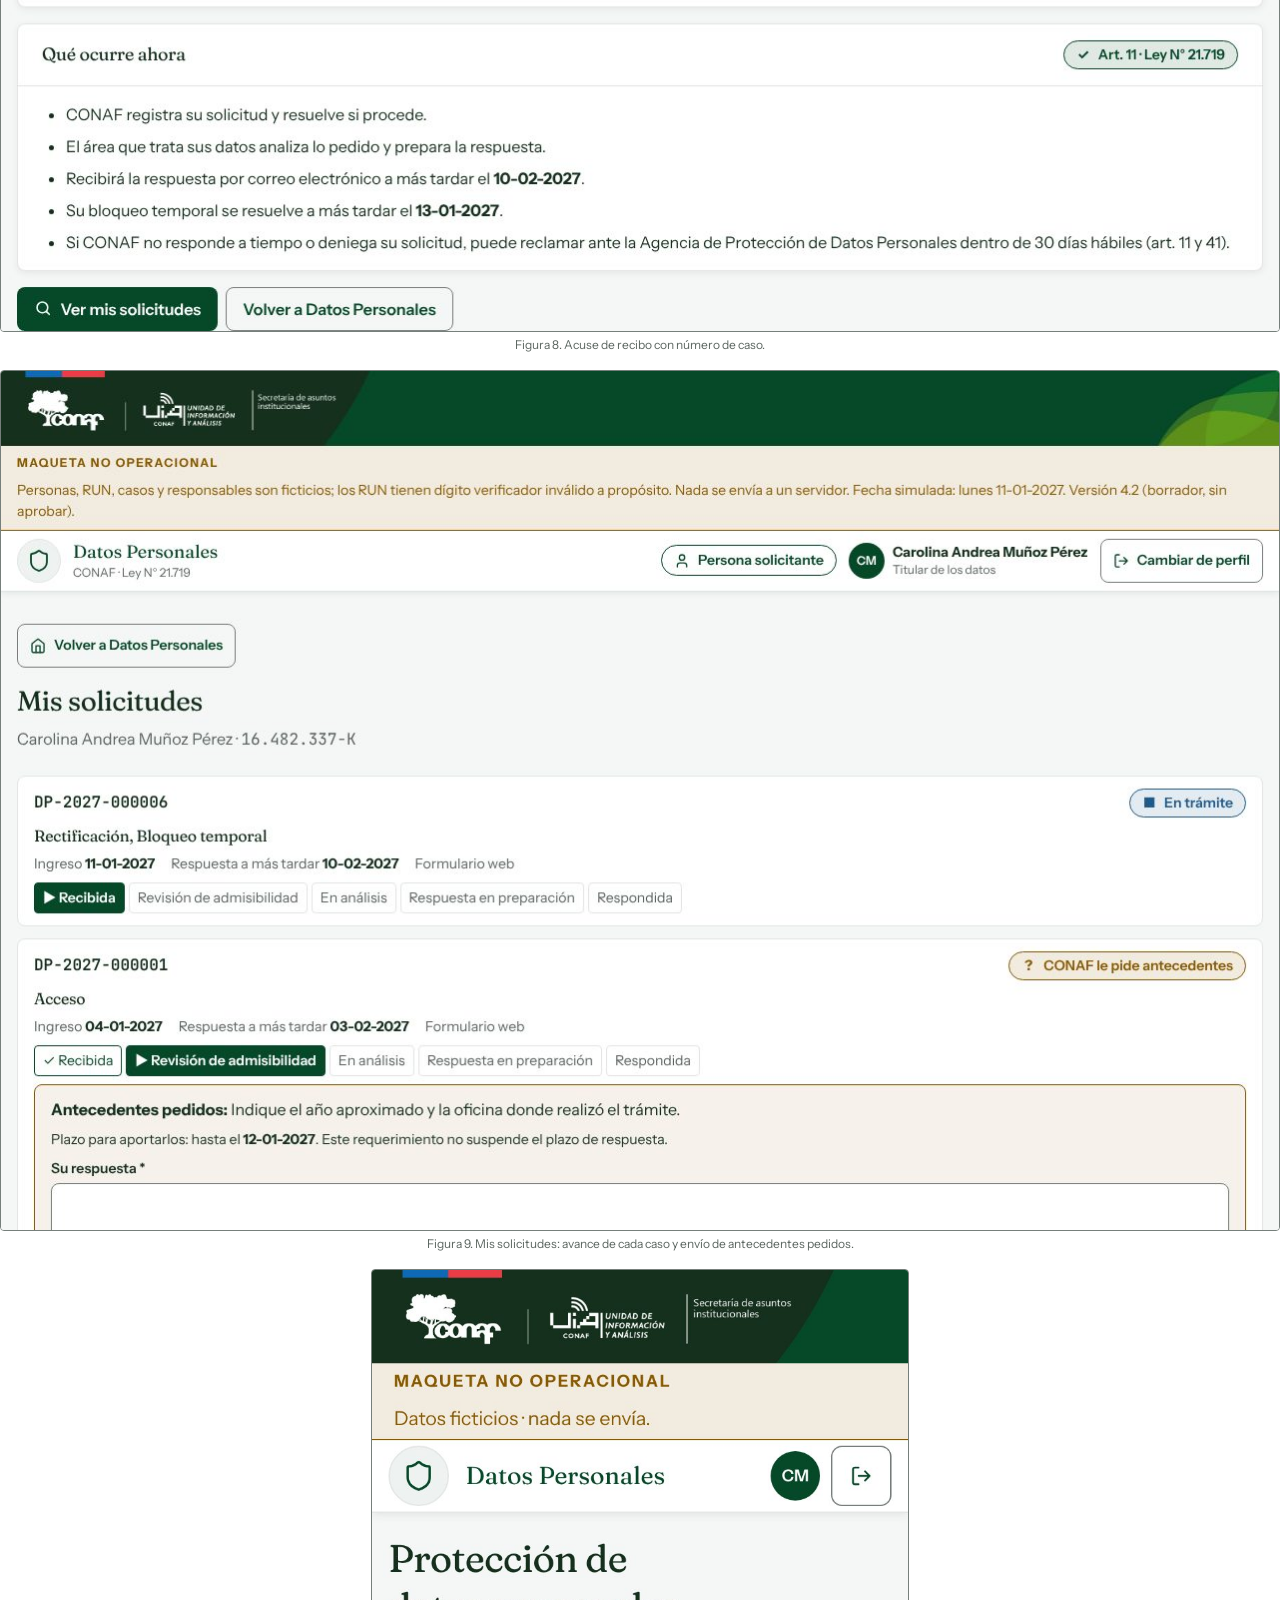
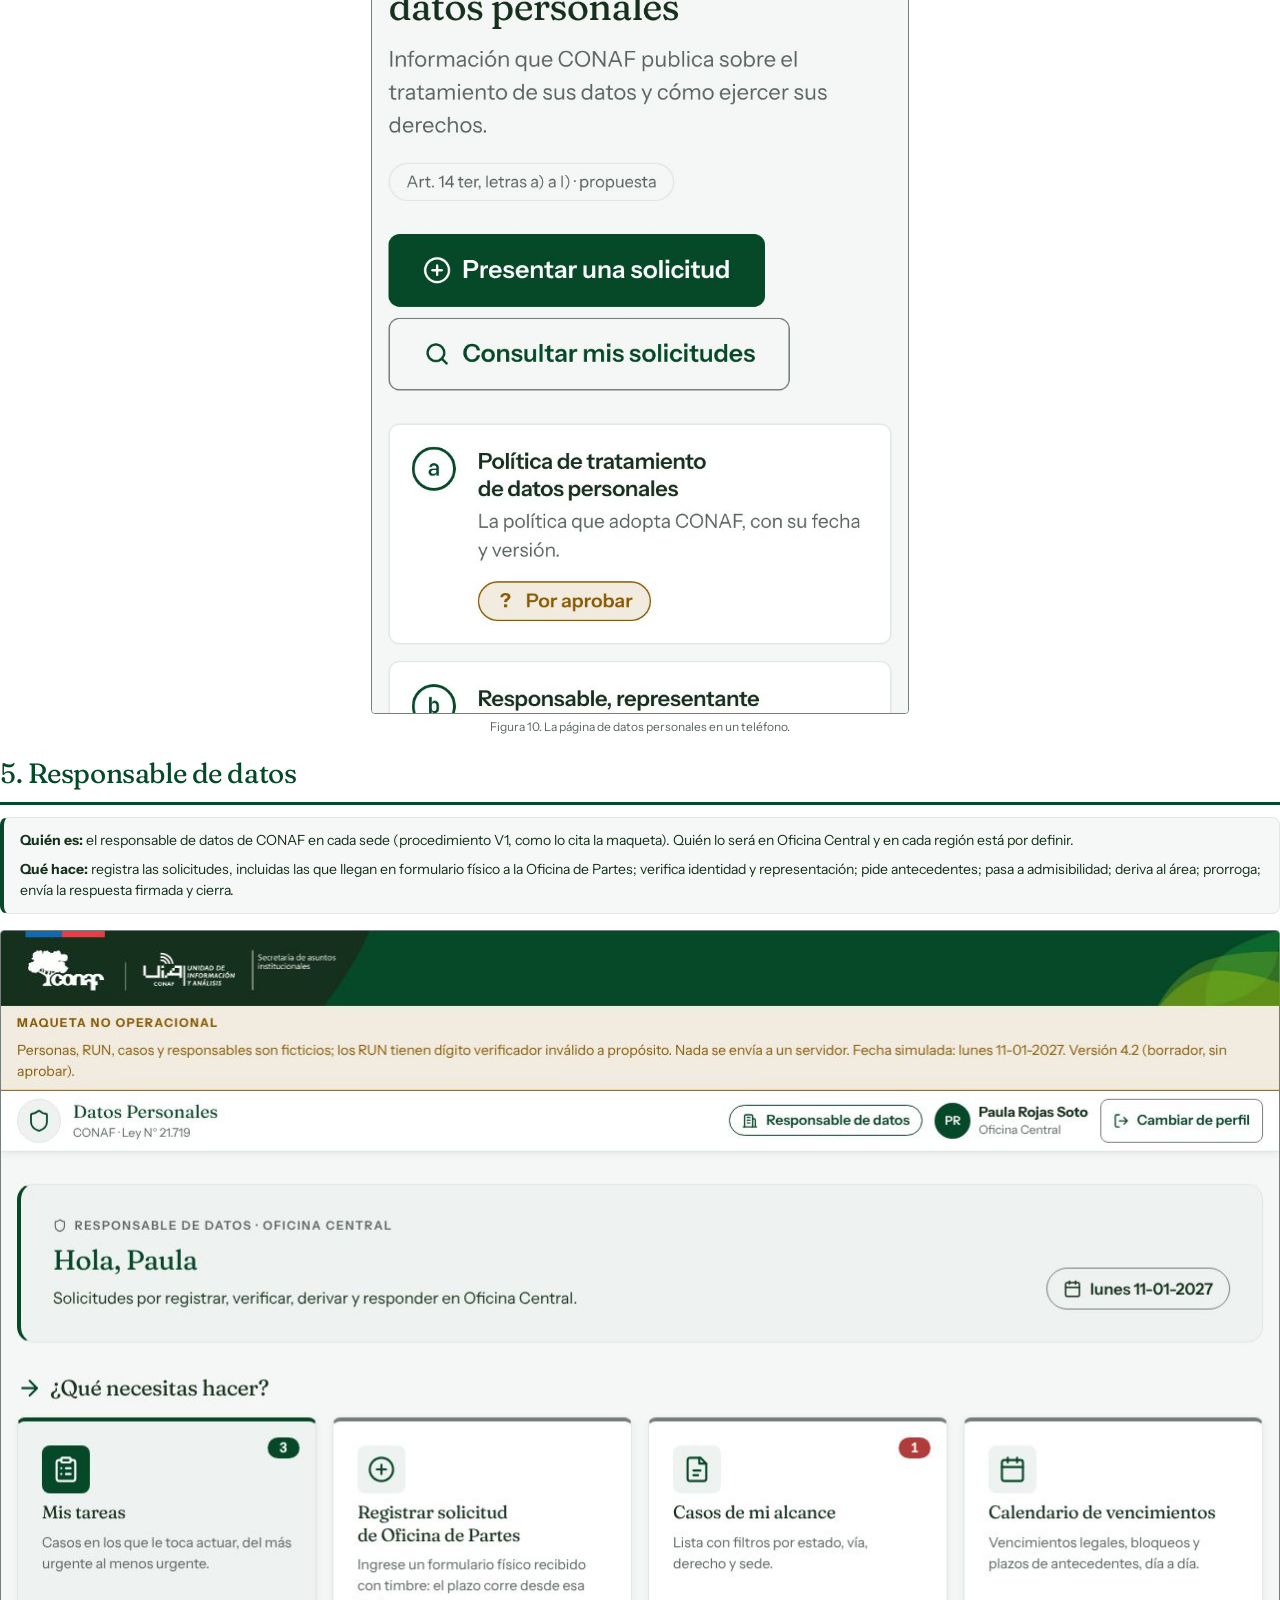
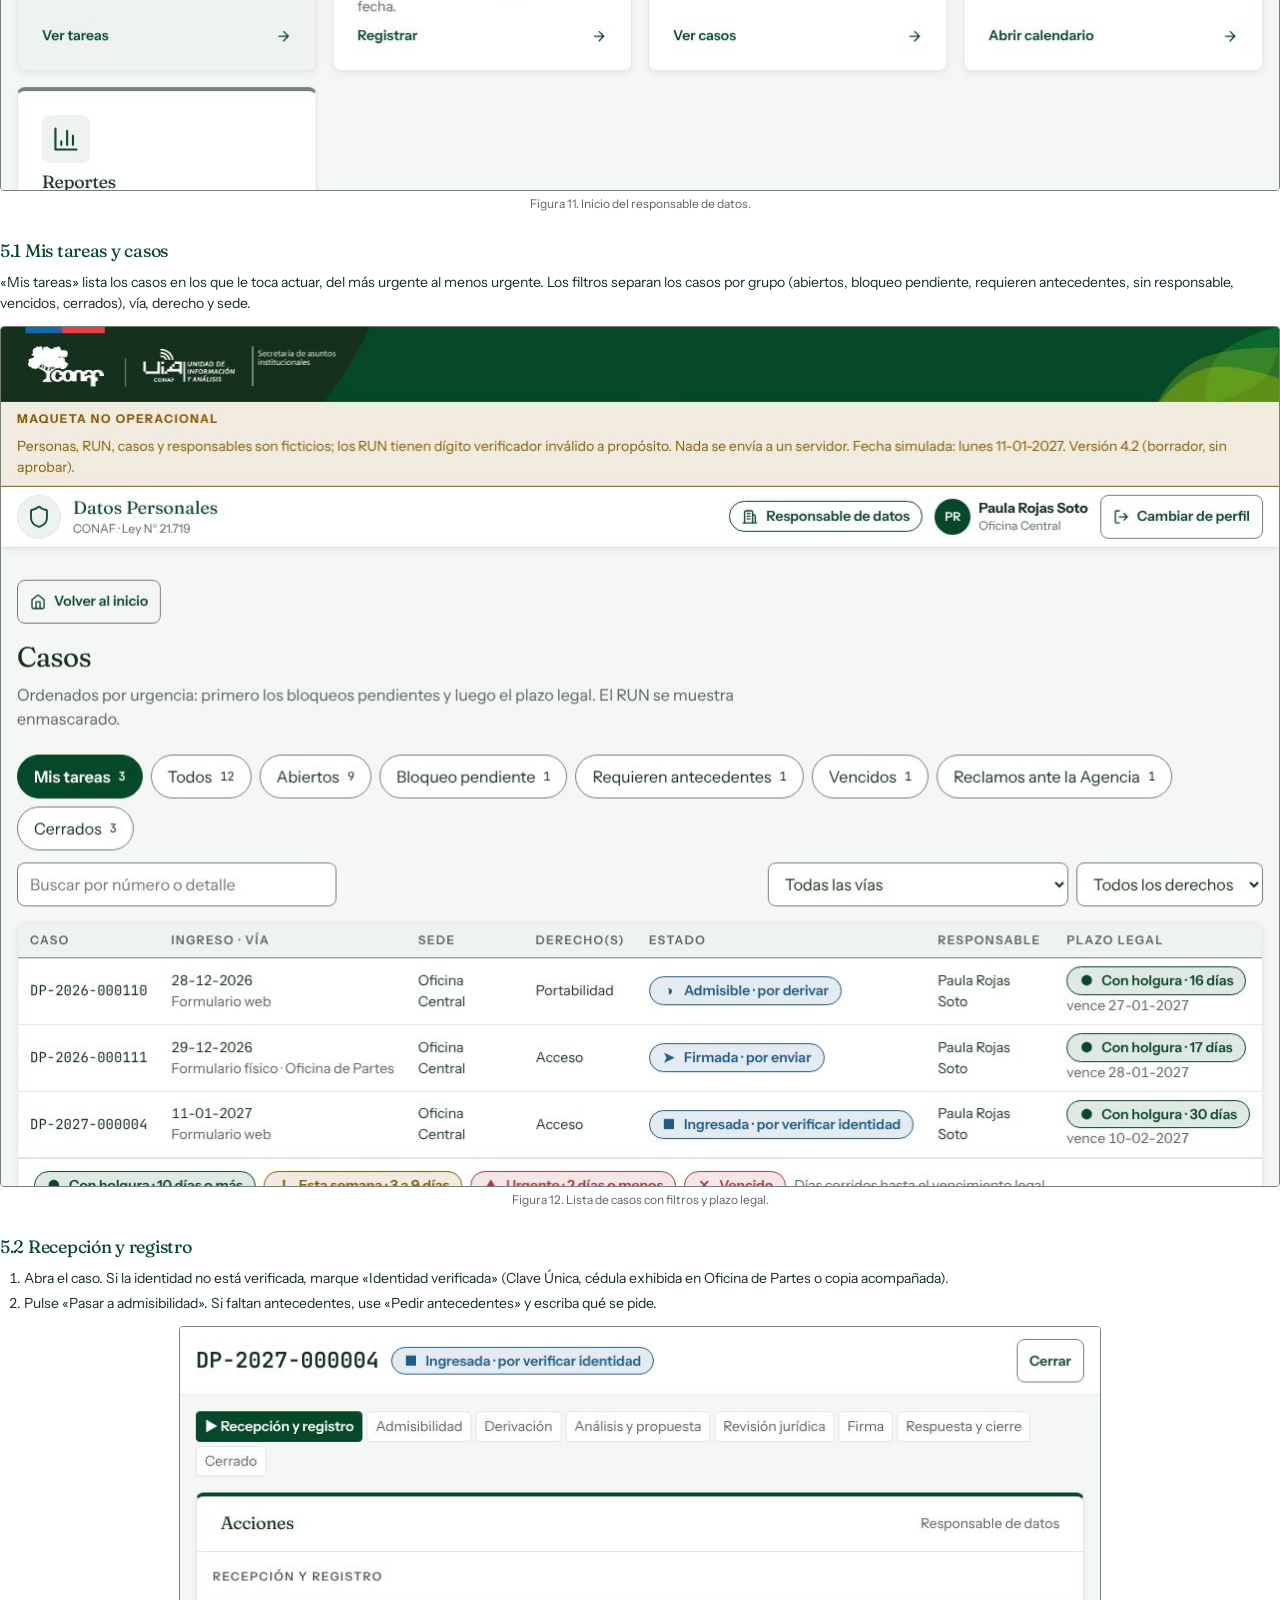
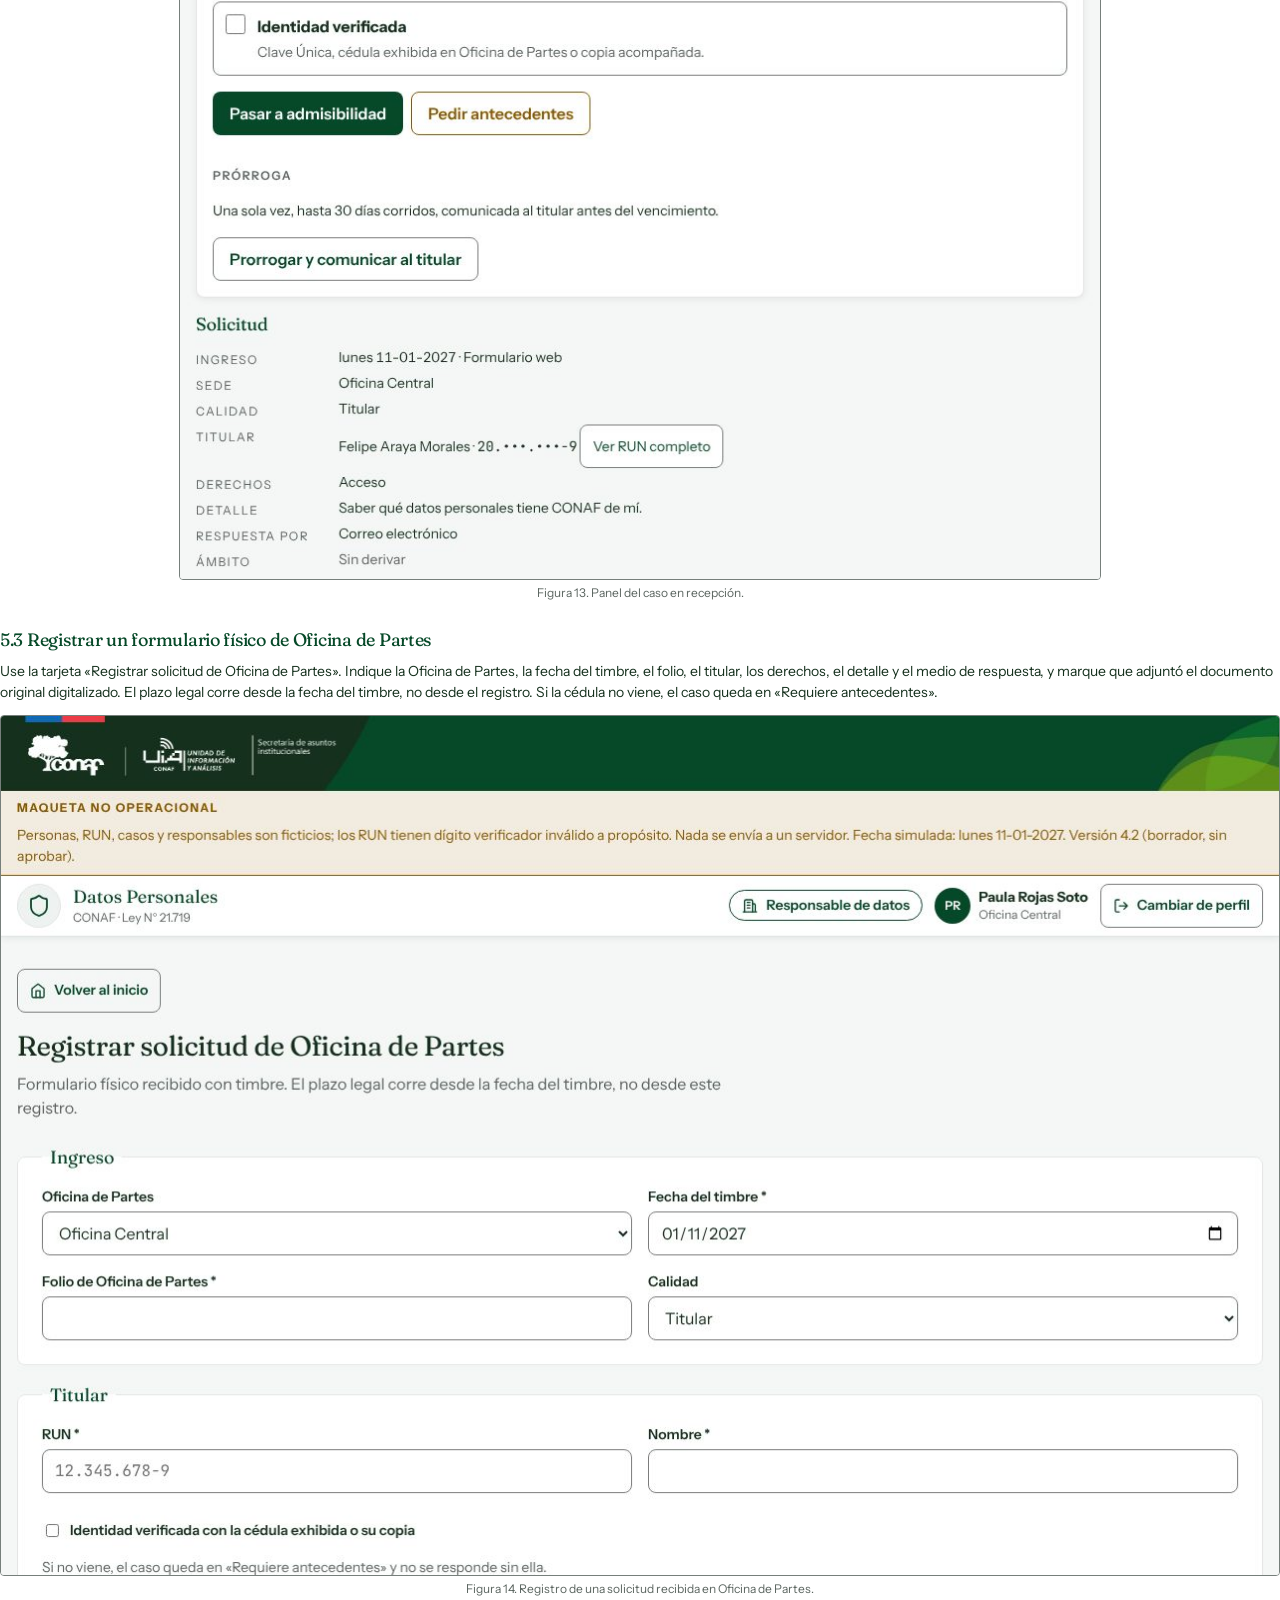
==== commit b85888a6: "Maqueta CON012 v4.2: sin portada simulada de conaf.cl y sólo tema claro El solicitante entra directo" ====
--- a/manual/manual.html
+++ b/manual/manual.html
@@ -1,5 +1,5 @@
 <!doctype html>
-<html lang="es"><head><meta charset="utf-8"><meta name="viewport" content="width=device-width, initial-scale=1">
+<html lang="es" data-theme="claro"><head><meta charset="utf-8"><meta name="viewport" content="width=device-width, initial-scale=1">
 <title>Manual de usuario · Canal Ley N° 21.719 · CONAF</title>
 <link rel="stylesheet" href="../css/fuentes.css">
 <link rel="stylesheet" href="../css/semilla/tokens.css">
@@ -115,7 +115,7 @@
 <h2>3. Elementos comunes de la pantalla</h2>
 <ul>
   <li><b>Banner y franja.</b> Arriba va el banner institucional y la franja «Maqueta no operacional» con la fecha simulada (lunes 11-01-2027).</li>
-  <li><b>Barra.</b> Muestra el nombre del canal, el perfil activo, la persona, el selector de tema (sistema, claro, oscuro o inmersivo) y «Cambiar de perfil». Un toque en «Datos Personales» vuelve al inicio.</li>
+  <li><b>Barra.</b> Muestra el nombre del canal, el perfil activo, la persona, y «Cambiar de perfil». La maqueta se muestra siempre en tema claro. Un toque en «Datos Personales» vuelve al inicio.</li>
   <li><b>Inicio por perfil.</b> Cada perfil parte en una pantalla con tarjetas «¿Qué necesitas hacer?». El número de cada tarjeta indica cuántos casos esperan; en rojo, los urgentes.</li>
   <li><b>Panel del caso.</b> Al abrir un caso se despliega un panel lateral con su etapa, los avisos, las acciones que le corresponden al perfil, la solicitud, los plazos y la bitácora. Se cierra con «Cerrar» o con la tecla Esc.</li>
   <li><b>Estados.</b> Cada estado se muestra con un símbolo, una etiqueta y un color, para que se entienda aunque no se distinga el color: ● con holgura (10 días o más), ! esta semana (3 a 9 días), ▲ urgente (2 días o menos), ✕ vencido, ✓ cerrado.</li>
@@ -124,10 +124,9 @@
 
 <h2>4. Persona solicitante</h2>
 <div class="ficha-perfil"><p><b>Quién es:</b> el titular de los datos, su representante legal o mandatario, o un heredero del titular fallecido (art. 4°).</p><p><b>Qué hace:</b> consulta la información que publica CONAF, presenta solicitudes, recibe el acuse con número de caso, consulta el avance y aporta los antecedentes que se le pidan.</p></div>
-<h3>4.1 Portada y página de datos personales</h3>
-<p>En la portada simulada de conaf.cl, el acceso «Datos Personales» lleva a la página de protección de datos personales. Esa página muestra las doce letras del art. 14 ter con su estado: lo confirmado y lo que está por aprobar o completar.</p>
-<figure><img src="img/01-portada.jpg" alt=""><figcaption>Figura 2. Portada simulada con el acceso propuesto «Datos Personales».</figcaption></figure>
-<figure><img src="img/02-pagina.jpg" alt=""><figcaption>Figura 3. Página de protección de datos personales: contenidos del art. 14 ter, letras a) a l).</figcaption></figure>
+<h3>4.1 Página de datos personales</h3>
+<p>La persona entra directamente a la página de protección de datos personales. Cómo se llega a ella desde conaf.cl es una definición de SECOM y de Informática, que está pendiente. La página muestra las doce letras del art. 14 ter con su estado: lo confirmado y lo que está por aprobar o completar.</p>
+<figure><img src="img/02-pagina.jpg" alt=""><figcaption>Figura 2. Página de protección de datos personales: contenidos del art. 14 ter, letras a) a l).</figcaption></figure>
 <h3>4.2 Presentar una solicitud</h3>
 <ol>
   <li>Pulse «Presentar una solicitud».</li>
@@ -136,91 +135,91 @@
   <li><b>Paso 3 · Cómo recibe la respuesta.</b> Correo electrónico, carta al domicilio (región, provincia y comuna) o retiro en una Oficina de Partes. El correo es obligatorio: ahí llega el acuse.</li>
   <li><b>Paso 4 · Revisar y enviar.</b> Revise el resumen y los plazos, marque la declaración y pulse «Enviar solicitud».</li>
 </ol>
-<figure class="medio"><img src="img/03-clave-unica.jpg" alt=""><figcaption>Figura 4. Identificación con Clave Única (simulación). CONAF hoy no cuenta con la integración.</figcaption></figure>
-<figure><img src="img/04-paso1.jpg" alt=""><figcaption>Figura 5. Paso 1: calidad de quien solicita e identificación.</figcaption></figure>
-<figure><img src="img/05-paso2.jpg" alt=""><figcaption>Figura 6. Paso 2: derechos, detalle obligatorio y fundamento del bloqueo.</figcaption></figure>
-<figure><img src="img/06-paso3.jpg" alt=""><figcaption>Figura 7. Paso 3: medio de respuesta y contacto.</figcaption></figure>
-<figure><img src="img/07-paso4.jpg" alt=""><figcaption>Figura 8. Paso 4: resumen, plazos que se activan y declaración.</figcaption></figure>
+<figure class="medio"><img src="img/03-clave-unica.jpg" alt=""><figcaption>Figura 3. Identificación con Clave Única (simulación). CONAF hoy no cuenta con la integración.</figcaption></figure>
+<figure><img src="img/04-paso1.jpg" alt=""><figcaption>Figura 4. Paso 1: calidad de quien solicita e identificación.</figcaption></figure>
+<figure><img src="img/05-paso2.jpg" alt=""><figcaption>Figura 5. Paso 2: derechos, detalle obligatorio y fundamento del bloqueo.</figcaption></figure>
+<figure><img src="img/06-paso3.jpg" alt=""><figcaption>Figura 6. Paso 3: medio de respuesta y contacto.</figcaption></figure>
+<figure><img src="img/07-paso4.jpg" alt=""><figcaption>Figura 7. Paso 4: resumen, plazos que se activan y declaración.</figcaption></figure>
 <p>Si falta algo, la maqueta lo indica en un recuadro rojo al inicio del paso y no avanza.</p>
 <h3>4.3 Acuse y consulta de estado</h3>
 <p>Al enviar, la maqueta muestra el número de caso y la fecha límite de respuesta: 30 días corridos desde el ingreso. En «Mis solicitudes» la persona ve el avance de cada caso en cinco pasos (recibida, admisibilidad, en análisis, respuesta en preparación y respondida) y, si CONAF le pidió antecedentes, los envía desde ahí.</p>
-<figure><img src="img/08-acuse.jpg" alt=""><figcaption>Figura 9. Acuse de recibo con número de caso.</figcaption></figure>
-<figure><img src="img/09-mis.jpg" alt=""><figcaption>Figura 10. Mis solicitudes: avance de cada caso y envío de antecedentes pedidos.</figcaption></figure>
-<figure class="tel"><img src="img/80-telefono-portada.jpg" alt=""><figcaption>Figura 11. El sitio público en un teléfono.</figcaption></figure>
+<figure><img src="img/08-acuse.jpg" alt=""><figcaption>Figura 8. Acuse de recibo con número de caso.</figcaption></figure>
+<figure><img src="img/09-mis.jpg" alt=""><figcaption>Figura 9. Mis solicitudes: avance de cada caso y envío de antecedentes pedidos.</figcaption></figure>
+<figure class="tel"><img src="img/80-telefono-pagina.jpg" alt=""><figcaption>Figura 10. La página de datos personales en un teléfono.</figcaption></figure>
 
 <h2>5. Responsable de datos</h2>
 <div class="ficha-perfil"><p><b>Quién es:</b> el responsable de datos de CONAF en cada sede (procedimiento V1, como lo cita la maqueta). Quién lo será en Oficina Central y en cada región está por definir.</p><p><b>Qué hace:</b> registra las solicitudes, incluidas las que llegan en formulario físico a la Oficina de Partes; verifica identidad y representación; pide antecedentes; pasa a admisibilidad; deriva al área; prorroga; envía la respuesta firmada y cierra.</p></div>
-<figure><img src="img/10-inicio-responsable.jpg" alt=""><figcaption>Figura 12. Inicio del responsable de datos.</figcaption></figure>
+<figure><img src="img/10-inicio-responsable.jpg" alt=""><figcaption>Figura 11. Inicio del responsable de datos.</figcaption></figure>
 <h3>5.1 Mis tareas y casos</h3>
 <p>«Mis tareas» lista los casos en los que le toca actuar, del más urgente al menos urgente. Los filtros separan los casos por grupo (abiertos, bloqueo pendiente, requieren antecedentes, sin responsable, vencidos, cerrados), vía, derecho y sede.</p>
-<figure><img src="img/11-casos.jpg" alt=""><figcaption>Figura 13. Lista de casos con filtros y plazo legal.</figcaption></figure>
+<figure><img src="img/11-casos.jpg" alt=""><figcaption>Figura 12. Lista de casos con filtros y plazo legal.</figcaption></figure>
 <h3>5.2 Recepción y registro</h3>
 <ol>
   <li>Abra el caso. Si la identidad no está verificada, marque «Identidad verificada» (Clave Única, cédula exhibida en Oficina de Partes o copia acompañada).</li>
   <li>Pulse «Pasar a admisibilidad». Si faltan antecedentes, use «Pedir antecedentes» y escriba qué se pide.</li>
 </ol>
-<figure class="medio"><img src="img/12-caso-recepcion.jpg" alt=""><figcaption>Figura 14. Panel del caso en recepción.</figcaption></figure>
+<figure class="medio"><img src="img/12-caso-recepcion.jpg" alt=""><figcaption>Figura 13. Panel del caso en recepción.</figcaption></figure>
 <h3>5.3 Registrar un formulario físico de Oficina de Partes</h3>
 <p>Use la tarjeta «Registrar solicitud de Oficina de Partes». Indique la Oficina de Partes, la fecha del timbre, el folio, el titular, los derechos, el detalle y el medio de respuesta, y marque que adjuntó el documento original digitalizado. El plazo legal corre desde la fecha del timbre, no desde el registro. Si la cédula no viene, el caso queda en «Requiere antecedentes».</p>
-<figure><img src="img/15-registrar.jpg" alt=""><figcaption>Figura 15. Registro de una solicitud recibida en Oficina de Partes.</figcaption></figure>
+<figure><img src="img/15-registrar.jpg" alt=""><figcaption>Figura 14. Registro de una solicitud recibida en Oficina de Partes.</figcaption></figure>
 <h3>5.4 Derivar, prorrogar y responder</h3>
 <ul>
   <li><b>Derivar:</b> elija el ámbito que trata los datos y pulse «Derivar». Los ámbitos de la maqueta son de ejemplo hasta cargar la matriz de datos personales.</li>
   <li><b>Prorrogar:</b> una sola vez, hasta 30 días corridos, comunicando al titular antes del vencimiento. Si el plazo ya venció, la maqueta no lo permite.</li>
   <li><b>Responder y cerrar:</b> con la respuesta firmada, pulse «Enviar la respuesta y cerrar». Si se acogió una rectificación, supresión u oposición, indique si se comunicaron los cambios a quienes se cedieron los datos (art. 6° y 11).</li>
 </ul>
-<figure class="medio"><img src="img/13-caso-derivacion.jpg" alt=""><figcaption>Figura 16. Derivación al área que trata los datos.</figcaption></figure>
-<figure class="medio"><img src="img/14-caso-respuesta.jpg" alt=""><figcaption>Figura 17. Envío de la respuesta firmada y cierre.</figcaption></figure>
+<figure class="medio"><img src="img/13-caso-derivacion.jpg" alt=""><figcaption>Figura 15. Derivación al área que trata los datos.</figcaption></figure>
+<figure class="medio"><img src="img/14-caso-respuesta.jpg" alt=""><figcaption>Figura 16. Envío de la respuesta firmada y cierre.</figcaption></figure>
 
 <h2>6. Fiscalía</h2>
 <div class="ficha-perfil"><p><b>Quién es:</b> el abogado o abogada que designe Fiscalía. Según la reunión del 08-09-2026, Fiscalía resuelve en primera instancia si la solicitud procede.</p><p><b>Qué hace:</b> resuelve la admisibilidad y el bloqueo temporal, revisa jurídicamente la propuesta de respuesta y responde los reclamos que notifique la Agencia.</p></div>
-<figure><img src="img/20-inicio-fiscalia.jpg" alt=""><figcaption>Figura 18. Inicio de Fiscalía.</figcaption></figure>
+<figure><img src="img/20-inicio-fiscalia.jpg" alt=""><figcaption>Figura 17. Inicio de Fiscalía.</figcaption></figure>
 <h3>6.1 Bloqueo temporal</h3>
 <p>Los bloqueos pendientes aparecen primero. Se resuelven en 2 días hábiles desde la recepción. Para rechazar, el fundamento es obligatorio, y la maqueta registra la comunicación electrónica del rechazo a la Agencia (art. 11).</p>
-<figure class="medio"><img src="img/21-caso-bloqueo.jpg" alt=""><figcaption>Figura 19. Resolución de un bloqueo temporal.</figcaption></figure>
+<figure class="medio"><img src="img/21-caso-bloqueo.jpg" alt=""><figcaption>Figura 18. Resolución de un bloqueo temporal.</figcaption></figure>
 <h3>6.2 Admisibilidad</h3>
 <p>Declare la solicitud admisible, pida antecedentes o indique que no procede con su causal y fundamento (por ejemplo, las del art. 23 inc. 2°). Si los antecedentes pedidos no llegaron a tiempo, puede denegar por esa razón.</p>
-<figure class="medio"><img src="img/22-caso-admisibilidad.jpg" alt=""><figcaption>Figura 20. Admisibilidad.</figcaption></figure>
+<figure class="medio"><img src="img/22-caso-admisibilidad.jpg" alt=""><figcaption>Figura 19. Admisibilidad.</figcaption></figure>
 <h3>6.3 Revisión jurídica</h3>
 <p>Revise la propuesta del área. Pulse «Conforme · pasa a firma» o devuélvala con observaciones, que son obligatorias.</p>
-<figure class="medio"><img src="img/23-caso-revision.jpg" alt=""><figcaption>Figura 21. Revisión jurídica de la propuesta.</figcaption></figure>
+<figure class="medio"><img src="img/23-caso-revision.jpg" alt=""><figcaption>Figura 20. Revisión jurídica de la propuesta.</figcaption></figure>
 <h3>6.4 Reclamos ante la Agencia</h3>
 <p>Cuando la Agencia notifica un reclamo, regístrelo con su fecha y folio. CONAF responde en 30 días corridos desde la notificación, prorrogables una vez por el mismo plazo (art. 41 d). Registre la respuesta enviada para cerrar el reclamo.</p>
-<figure class="medio"><img src="img/24-caso-reclamo.jpg" alt=""><figcaption>Figura 22. Reclamo ante la Agencia por responder.</figcaption></figure>
+<figure class="medio"><img src="img/24-caso-reclamo.jpg" alt=""><figcaption>Figura 21. Reclamo ante la Agencia por responder.</figcaption></figure>
 
 <h2>7. Área que trata los datos</h2>
 <div class="ficha-perfil"><p><b>Quién es:</b> un analista por cada ámbito de datos de CONAF. Los ámbitos saldrán de la matriz de datos personales.</p><p><b>Qué hace:</b> localiza los datos, decide (acoge, acoge parcialmente o rechaza), redacta la propuesta de respuesta y la envía a revisión jurídica. Puede pedir prórroga al responsable de datos.</p></div>
-<figure><img src="img/30-inicio-area.jpg" alt=""><figcaption>Figura 23. Inicio del área que trata los datos.</figcaption></figure>
-<figure class="medio"><img src="img/31-caso-analisis.jpg" alt=""><figcaption>Figura 24. Análisis y propuesta de respuesta.</figcaption></figure>
+<figure><img src="img/30-inicio-area.jpg" alt=""><figcaption>Figura 22. Inicio del área que trata los datos.</figcaption></figure>
+<figure class="medio"><img src="img/31-caso-analisis.jpg" alt=""><figcaption>Figura 23. Análisis y propuesta de respuesta.</figcaption></figure>
 
 <h2>8. Firmante</h2>
 <div class="ficha-perfil"><p><b>Quién es:</b> quien firma la respuesta en cada sede. La ley dirige la solicitud al jefe superior del servicio (art. 23 inc. 3°); quién firma en Oficina Central y en regiones, y si la firma se tramita en la plataforma o en Cero Papel, está por definir.</p><p><b>Qué hace:</b> revisa la respuesta conforme a Fiscalía y la firma.</p></div>
-<figure><img src="img/40-inicio-firmante.jpg" alt=""><figcaption>Figura 25. Inicio del firmante: respuestas por firmar.</figcaption></figure>
+<figure><img src="img/40-inicio-firmante.jpg" alt=""><figcaption>Figura 24. Inicio del firmante: respuestas por firmar.</figcaption></figure>
 <p>En una denegación total o parcial, la maqueta recuerda que la respuesta debe indicar la causa, los antecedentes y el plazo de 30 días hábiles para reclamar ante la Agencia (art. 11 inc. 4°). Escriba el número del documento y pulse «Firmar la respuesta».</p>
-<figure class="medio"><img src="img/41-caso-firma.jpg" alt=""><figcaption>Figura 26. Firma de la respuesta.</figcaption></figure>
+<figure class="medio"><img src="img/41-caso-firma.jpg" alt=""><figcaption>Figura 25. Firma de la respuesta.</figcaption></figure>
 
 <h2>9. Delegado de protección de datos</h2>
 <div class="ficha-perfil"><p><b>Quién es:</b> el delegado designado por CONAF (art. 50).</p><p><b>Qué hace:</b> supervisa el cumplimiento: ve todos los casos, los plazos vencidos, los bloqueos pendientes, los reclamos ante la Agencia y los casos sin responsable; revisa la bitácora y los reportes, y deja observaciones en cualquier caso. No resuelve los casos.</p></div>
-<figure><img src="img/50-inicio-delegado.jpg" alt=""><figcaption>Figura 27. Inicio del delegado de protección de datos.</figcaption></figure>
-<figure class="medio"><img src="img/51-caso-delegado.jpg" alt=""><figcaption>Figura 28. Observación del delegado en un caso.</figcaption></figure>
+<figure><img src="img/50-inicio-delegado.jpg" alt=""><figcaption>Figura 26. Inicio del delegado de protección de datos.</figcaption></figure>
+<figure class="medio"><img src="img/51-caso-delegado.jpg" alt=""><figcaption>Figura 27. Observación del delegado en un caso.</figcaption></figure>
 
 <h2>10. Administración del canal</h2>
 <div class="ficha-perfil"><p><b>Quién es:</b> quien administre la plataforma; si será la UIA o el Departamento de Informática está por definir.</p><p><b>Qué hace:</b> asigna los responsables por etapa y sede, define a qué sede van las solicitudes web, configura los plazos internos y los feriados, y revisa la bitácora.</p></div>
-<figure><img src="img/60-inicio-admin.jpg" alt=""><figcaption>Figura 29. Inicio de Administración.</figcaption></figure>
+<figure><img src="img/60-inicio-admin.jpg" alt=""><figcaption>Figura 28. Inicio de Administración.</figcaption></figure>
 <h3>10.1 Responsables por etapa y sede</h3>
 <p>La tabla tiene una fila por sede (Oficina Central y las 16 direcciones regionales) y una columna por etapa: recibe y registra, admisibilidad y bloqueo, deriva, revisión jurídica, firma, responde y cierra, y reclamos ante la Agencia. Toque una celda para asignar a un usuario del perfil que hace esa etapa. Un caso cuya etapa no tiene responsable queda detenido y aparece en «Casos sin responsable». Más abajo se asigna el responsable de cada ámbito de datos.</p>
-<figure><img src="img/61-responsables.jpg" alt=""><figcaption>Figura 30. Responsables por etapa y sede.</figcaption></figure>
-<figure class="medio"><img src="img/62-editar-celda.jpg" alt=""><figcaption>Figura 31. Asignación de un responsable.</figcaption></figure>
+<figure><img src="img/61-responsables.jpg" alt=""><figcaption>Figura 29. Responsables por etapa y sede.</figcaption></figure>
+<figure class="medio"><img src="img/62-editar-celda.jpg" alt=""><figcaption>Figura 30. Asignación de un responsable.</figcaption></figure>
 <h3>10.2 Plazos internos y feriados</h3>
 <p>Los plazos internos por etapa quedan vacíos hasta que la contraparte los defina; mientras tanto el canal controla sólo los plazos legales, que no se editan. Los feriados se descuentan de los días hábiles.</p>
-<figure><img src="img/63-parametros.jpg" alt=""><figcaption>Figura 32. Plazos internos, plazos legales y feriados.</figcaption></figure>
-<figure><img src="img/64-bitacora.jpg" alt=""><figcaption>Figura 33. Bitácora del canal.</figcaption></figure>
+<figure><img src="img/63-parametros.jpg" alt=""><figcaption>Figura 31. Plazos internos, plazos legales y feriados.</figcaption></figure>
+<figure><img src="img/64-bitacora.jpg" alt=""><figcaption>Figura 32. Bitácora del canal.</figcaption></figure>
 
 <h2>11. Calendario y reportes</h2>
 <p>El calendario muestra, día a día, los vencimientos legales, los bloqueos, los plazos de antecedentes y, si se definen, los plazos internos. En el teléfono se muestra como agenda con sólo los días que tienen vencimientos.</p>
-<figure><img src="img/70-calendario.jpg" alt=""><figcaption>Figura 34. Calendario de vencimientos.</figcaption></figure>
+<figure><img src="img/70-calendario.jpg" alt=""><figcaption>Figura 33. Calendario de vencimientos.</figcaption></figure>
 <p>Los reportes muestran las cifras del período (ingresadas, cerradas, cerradas en plazo y abiertas vencidas) y su distribución por derecho, vía, sede y estado. «Descargar Excel» genera una planilla de los casos del período sin RUN ni nombres.</p>
-<figure><img src="img/71-reportes.jpg" alt=""><figcaption>Figura 35. Reportes del canal.</figcaption></figure>
+<figure><img src="img/71-reportes.jpg" alt=""><figcaption>Figura 34. Reportes del canal.</figcaption></figure>
 
 <h2>12. Cumplimiento interno (línea 2)</h2>
 <p>La línea 2 es una <b>propuesta</b> que todavía no tiene contraparte ni datos reales: todo lo que muestra es de ejemplo hasta cargar la matriz de datos personales. Sirve para conducir el cumplimiento de la ley dentro de CONAF, más allá de las solicitudes: qué datos se tratan, qué riesgos tienen, qué pasa cuando hay una vulneración y qué contratos y convenios los cubren. Se apoya en los arts. 14 ter, 14 quinquies, 14 sexies, 15 bis, 15 ter, 22, 49 y 50 de la Ley N° 19.628 modificada por la Ley N° 21.719.</p>
@@ -236,31 +235,31 @@
 
 <h3>Dueño de tratamiento</h3>
 <div class="ficha-perfil"><p><b>Quién es:</b> la jefatura de la unidad que trata los datos (por ejemplo, la que administra el personal o las reservas de las áreas protegidas).</p><p><b>Qué hace:</b> mantiene la ficha de cada tratamiento a su cargo, cumple los controles que le asignó el delegado y elabora las evaluaciones de impacto de sus tratamientos.</p></div>
-<figure><img src="img/90-inicio-dueno.jpg" alt=""><figcaption>Figura 36. Inicio del dueño de tratamiento: sus fichas, sus controles y sus evaluaciones.</figcaption></figure>
+<figure><img src="img/90-inicio-dueno.jpg" alt=""><figcaption>Figura 35. Inicio del dueño de tratamiento: sus fichas, sus controles y sus evaluaciones.</figcaption></figure>
 <p>En «Mis tratamientos» el dueño ve sólo sus fichas. Una ficha devuelta por el delegado muestra la observación; el dueño la completa, en particular el plazo de conservación, que es contenido obligatorio de la información al público (art. 14 ter i), y la envía al delegado.</p>
-<figure><img src="img/91-tratamientos.jpg" alt=""><figcaption>Figura 37. Registro de tratamientos del dueño.</figcaption></figure>
-<figure class="medio"><img src="img/92-ficha.jpg" alt=""><figcaption>Figura 38. Ficha devuelta con observación, lista para completar y reenviar.</figcaption></figure>
+<figure><img src="img/91-tratamientos.jpg" alt=""><figcaption>Figura 36. Registro de tratamientos del dueño.</figcaption></figure>
+<figure class="medio"><img src="img/92-ficha.jpg" alt=""><figcaption>Figura 37. Ficha devuelta con observación, lista para completar y reenviar.</figcaption></figure>
 <p>Para dar un control por implementado hay que adjuntar al menos una evidencia: ante un incidente, la ley pone en CONAF la carga de acreditar que las medidas existían y funcionaban (art. 14 quinquies, inciso final).</p>
 
 <h3>Delegado: registro y matriz de riesgos</h3>
 <p>El delegado aprueba o devuelve las fichas, asigna dueño a las que no lo tienen y conduce la matriz de riesgos. Cada riesgo se gradúa por la infracción que arrastra (leve, grave o gravísima) y por su probabilidad e impacto, de 1 a 5. Los cortes del mapa de calor y la gravedad de cada infracción son una propuesta tomada de material de la consultora IusConsult, por confirmar con Fiscalía.</p>
-<figure><img src="img/93-riesgos.jpg" alt=""><figcaption>Figura 39. Matriz de riesgos: contadores, mapa de calor y lista de riesgos con sus controles.</figcaption></figure>
-<figure class="medio"><img src="img/94-riesgo.jpg" alt=""><figcaption>Figura 40. Un riesgo con su valoración y sus controles.</figcaption></figure>
+<figure><img src="img/93-riesgos.jpg" alt=""><figcaption>Figura 38. Matriz de riesgos: contadores, mapa de calor y lista de riesgos con sus controles.</figcaption></figure>
+<figure class="medio"><img src="img/94-riesgo.jpg" alt=""><figcaption>Figura 39. Un riesgo con su valoración y sus controles.</figcaption></figure>
 
 <h3>Seguridad de la información y vulneraciones</h3>
 <div class="ficha-perfil"><p><b>Quién es:</b> el rol que gestione la seguridad de la información en CONAF; está por definir quién lo cumple.</p><p><b>Qué hace:</b> registra las vulneraciones de seguridad, evalúa si hay riesgo razonable para los titulares y qué categorías de datos se vieron afectadas, y cumple los controles de seguridad.</p></div>
-<figure><img src="img/95-inicio-seguridad.jpg" alt=""><figcaption>Figura 41. Inicio de seguridad de la información.</figcaption></figure>
-<figure><img src="img/96-vulneraciones.jpg" alt=""><figcaption>Figura 42. Lista de vulneraciones con los días desde la detección.</figcaption></figure>
+<figure><img src="img/95-inicio-seguridad.jpg" alt=""><figcaption>Figura 40. Inicio de seguridad de la información.</figcaption></figure>
+<figure><img src="img/96-vulneraciones.jpg" alt=""><figcaption>Figura 41. Lista de vulneraciones con los días desde la detección.</figcaption></figure>
 <p>Una vulneración pasa por cinco etapas: registro, evaluación del riesgo, decisión del delegado, reporte y comunicación, y cierre. La ley no fija un plazo en horas: pide reportar a la Agencia «sin dilaciones indebidas», por eso la plataforma muestra los días transcurridos. Si hay datos sensibles, de niños y niñas menores de 14 años o de obligaciones económicas, además se comunica a cada titular, y la vulneración no se puede cerrar sin registrar esa comunicación (art. 14 sexies).</p>
-<figure class="medio"><img src="img/97-vul-evaluacion.jpg" alt=""><figcaption>Figura 43. Evaluación del riesgo de una vulneración recién registrada.</figcaption></figure>
-<figure class="medio"><img src="img/98-vul-decision.jpg" alt=""><figcaption>Figura 44. Decisión del delegado: reportar a la Agencia o registrar y cerrar.</figcaption></figure>
+<figure class="medio"><img src="img/97-vul-evaluacion.jpg" alt=""><figcaption>Figura 42. Evaluación del riesgo de una vulneración recién registrada.</figcaption></figure>
+<figure class="medio"><img src="img/98-vul-decision.jpg" alt=""><figcaption>Figura 43. Decisión del delegado: reportar a la Agencia o registrar y cerrar.</figcaption></figure>
 
 <h3>Evaluaciones de impacto, encargados y convenios</h3>
 <p>Los tratamientos que cumplen algún criterio del art. 15 ter aparecen en «Evaluaciones de impacto»: el dueño la inicia y la envía a Fiscalía, que la da por terminada. Su exigibilidad a un órgano público está por confirmar, porque el art. 21 no nombra el art. 15 ter.</p>
-<figure><img src="img/99-eipd.jpg" alt=""><figcaption>Figura 45. Evaluaciones de impacto.</figcaption></figure>
+<figure><img src="img/99-eipd.jpg" alt=""><figcaption>Figura 44. Evaluaciones de impacto.</figcaption></figure>
 <p>«Encargados de tratamiento» lista los proveedores que tratan datos por cuenta de CONAF y revisa que su contrato tenga las cláusulas del art. 15 bis. «Convenios de cesión» lista los convenios con otros órganos y con privados y registra su publicación mensual en la web institucional (art. 22).</p>
-<figure class="medio"><img src="img/9a-encargado.jpg" alt=""><figcaption>Figura 46. Revisión de las cláusulas del contrato de un encargado.</figcaption></figure>
-<figure><img src="img/9b-convenios.jpg" alt=""><figcaption>Figura 47. Convenios de cesión y su publicación del mes.</figcaption></figure>
+<figure class="medio"><img src="img/9a-encargado.jpg" alt=""><figcaption>Figura 45. Revisión de las cláusulas del contrato de un encargado.</figcaption></figure>
+<figure><img src="img/9b-convenios.jpg" alt=""><figcaption>Figura 46. Convenios de cesión y su publicación del mes.</figcaption></figure>
 
 <h2>Anexo A · Estados y etapas del caso</h2>
 <table>
